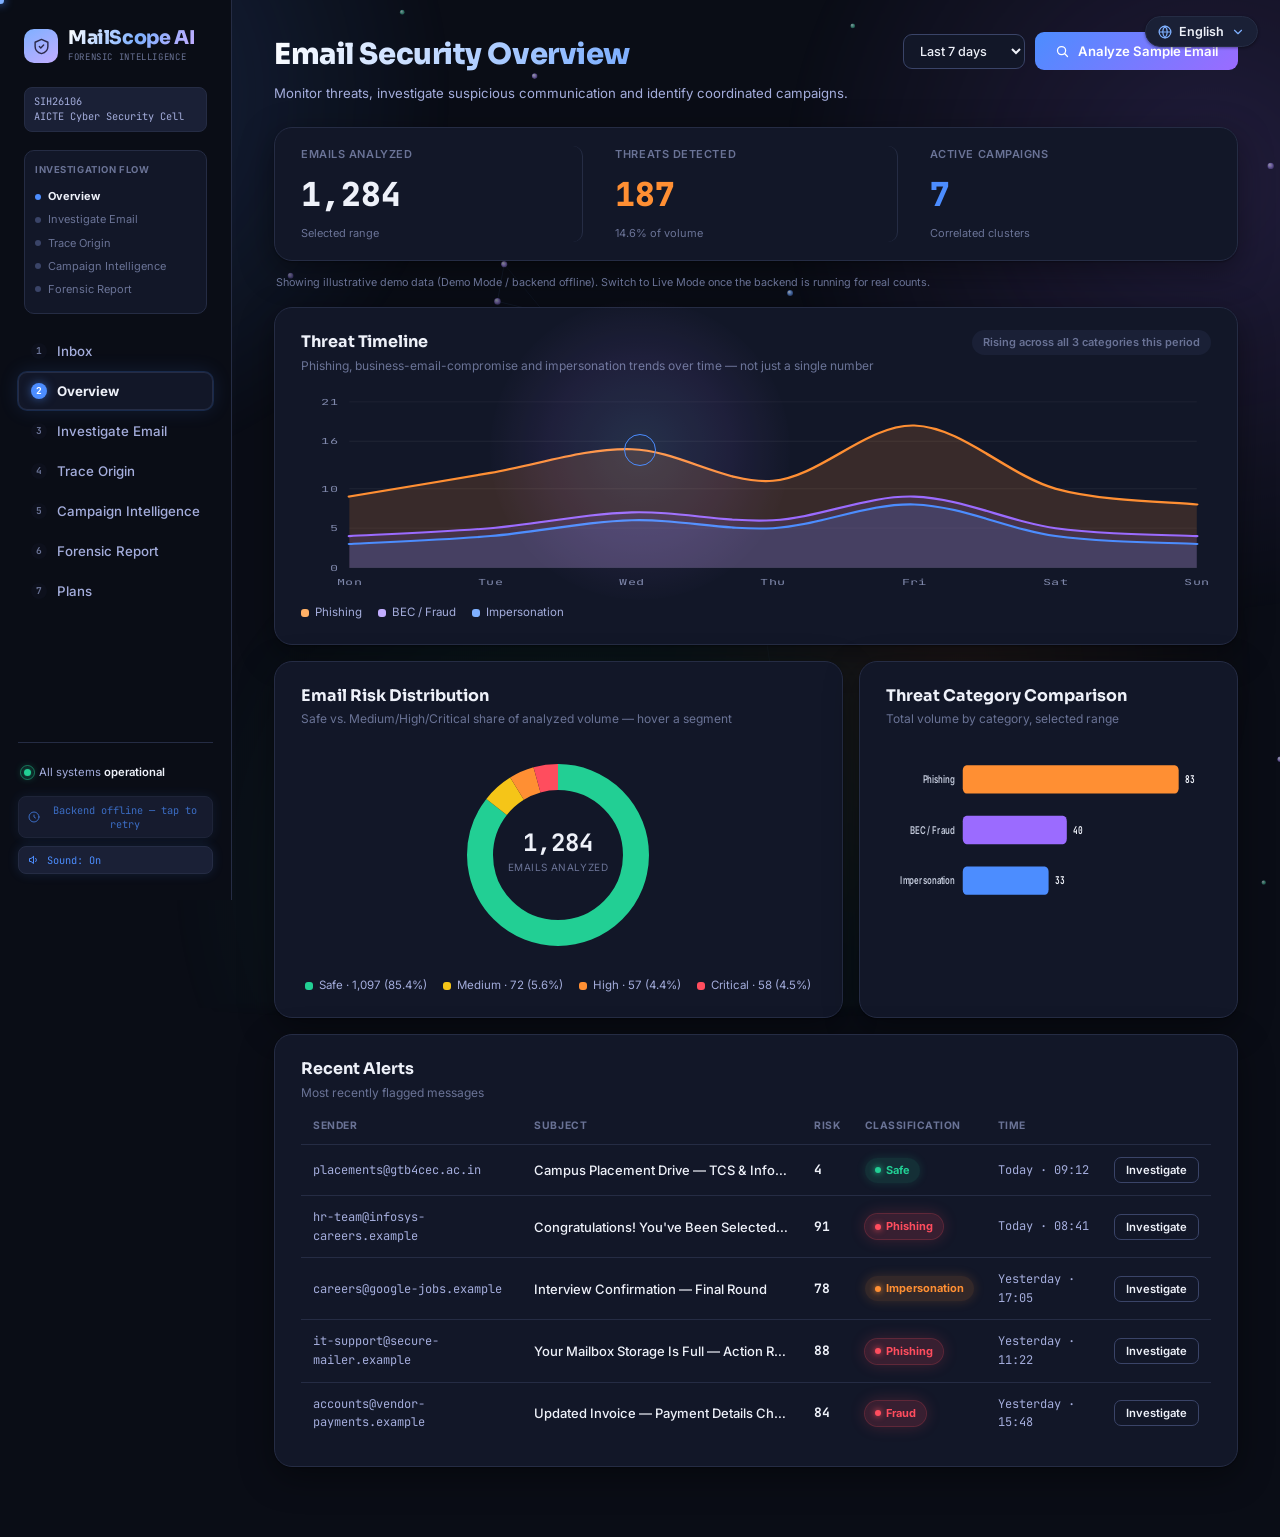
==== frontend/mailscope-ai-v5.html @ 6d7cd5f8 "Create mailscope-ai-v5.html" ====
<!DOCTYPE html>
<html lang="en">
<head>
<meta charset="UTF-8">
<meta name="viewport" content="width=device-width, initial-scale=1.0">
<title>MailScope AI — Email Threat Detection &amp; Forensic Intelligence</title>
<link rel="preconnect" href="https://fonts.googleapis.com">
<link rel="preconnect" href="https://fonts.gstatic.com" crossorigin>
<link href="https://fonts.googleapis.com/css2?family=Inter:wght@400;500;600;700;800&family=Sora:wght@500;600;700;800&family=JetBrains+Mono:wght@400;500;600;700&display=swap" rel="stylesheet">
<style>
:root{
  --bg:#0a0d16; --surface:#121728; --surface-soft:#1a2036; --surface-sunken:#0d101c;
  --border:#252c44; --border-strong:#3a4468;
  --text:#eef1f9; --text-secondary:#a4addc; --text-tertiary:#6a7396;

  --blue:#7fb0ff; --blue-deep:#4c8dff; --blue-bg:rgba(76,141,255,0.14);
  --lavender:#c2adff; --lavender-deep:#9b6bff; --lavender-bg:rgba(155,107,255,0.14);
  --mint:#5fe8b8; --mint-deep:#22cf94; --mint-bg:rgba(34,207,148,0.13);
  --peach:#ffb066; --peach-deep:#ff8f33; --peach-bg:rgba(255,143,51,0.14);
  --yellow:#ffe066; --yellow-deep:#f5c518; --yellow-bg:rgba(245,197,24,0.14);
  --terracotta:#ff7a7a; --terracotta-deep:#ff4d5e; --terracotta-bg:rgba(255,77,94,0.16);

  --radius-sm:9px; --radius-md:14px; --radius-lg:18px;
  --shadow:0 1px 2px rgba(0,0,0,0.35), 0 10px 34px rgba(0,0,0,0.4);
  --shadow-sm:0 1px 3px rgba(0,0,0,0.4);
  --font-display:'Sora',sans-serif;
}
*{box-sizing:border-box;}
html,body{margin:0;padding:0;}
body{background:var(--bg);color:var(--text);font-family:'Inter',-apple-system,sans-serif;font-size:14px;line-height:1.55;-webkit-font-smoothing:antialiased;}
h1,h2,h3,h4{margin:0;letter-spacing:-0.012em;}
.mono{font-family:'JetBrains Mono',monospace;}
button{font-family:inherit;cursor:pointer;}
a{color:inherit;}
::selection{background:var(--blue-bg);}
@media (prefers-reduced-motion: reduce){*{animation-duration:.001ms !important;transition-duration:.001ms !important;}}

.app{display:flex;min-height:100vh;}
.sidebar{width:232px;flex-shrink:0;background:var(--bg);border-right:1px solid var(--border);display:flex;flex-direction:column;padding:26px 18px;position:sticky;top:0;height:100vh;}
.brand{display:flex;align-items:center;gap:10px;padding:2px 6px 22px;}
.brand-mark{width:34px;height:34px;border-radius:10px;background:linear-gradient(150deg,var(--blue),var(--lavender));display:flex;align-items:center;justify-content:center;flex-shrink:0;}
.brand-mark svg{width:17px;height:17px;stroke:#2c2a4a;}
.brand-name{font-size:16px;font-weight:800;line-height:1.1;letter-spacing:-0.02em;}
.brand-tag{font-family:'JetBrains Mono',monospace;font-size:9px;letter-spacing:0.07em;color:var(--text-tertiary);text-transform:uppercase;margin-top:2px;}
.sih-badge{margin:0 6px 18px;font-size:10.3px;font-family:'JetBrains Mono',monospace;color:var(--text-secondary);background:var(--surface-soft);border:1px solid var(--border);padding:6px 9px;border-radius:8px;line-height:1.5;}

.flow-strip{margin:0 6px 18px;padding:12px 10px;background:var(--surface);border:1px solid var(--border);border-radius:10px;}
.flow-strip .fs-title{font-size:9.5px;text-transform:uppercase;letter-spacing:.06em;color:var(--text-tertiary);font-weight:700;margin-bottom:8px;}
.flow-step{display:flex;align-items:center;gap:7px;font-size:11px;color:var(--text-tertiary);padding:3px 0;}
.flow-step .fs-dot{width:6px;height:6px;border-radius:50%;background:var(--border-strong);flex-shrink:0;}
.flow-step.done{color:var(--text-secondary);}
.flow-step.done .fs-dot{background:var(--mint-deep);}
.flow-step.current{color:var(--text);font-weight:700;}
.flow-step.current .fs-dot{background:var(--blue-deep);}

.nav{display:flex;flex-direction:column;gap:2px;}
.nav-item{display:flex;align-items:center;gap:10px;padding:10px 12px;border-radius:var(--radius-sm);border:1px solid transparent;background:transparent;color:var(--text-secondary);font-size:13.3px;font-weight:500;text-align:left;width:100%;transition:background .12s,color .12s;}
.nav-item svg{width:16px;height:16px;flex-shrink:0;opacity:.7;}
.nav-item:hover{background:var(--surface-soft);color:var(--text);}
.nav-item.active{background:var(--surface);color:var(--text);border-color:var(--border);box-shadow:var(--shadow-sm);font-weight:700;}
.nav-item.active svg{opacity:1;}
.nav-num{width:16px;height:16px;border-radius:50%;background:var(--surface-sunken);color:var(--text-tertiary);font-size:9.5px;font-weight:700;display:flex;align-items:center;justify-content:center;flex-shrink:0;font-family:'JetBrains Mono',monospace;}
.nav-item.active .nav-num{background:var(--blue-deep);color:#fff;}

.sidebar-footer{margin-top:auto;padding-top:16px;border-top:1px solid var(--border);}
.status-row{display:flex;align-items:center;gap:8px;padding:5px 6px;}
.status-dot{width:7px;height:7px;border-radius:50%;background:var(--mint-deep);position:relative;flex-shrink:0;}
.status-dot::after{content:'';position:absolute;inset:-4px;border-radius:50%;border:1px solid var(--mint-deep);opacity:.5;animation:pulse 2.4s ease-out infinite;}
@keyframes pulse{0%{transform:scale(.6);opacity:.6;}100%{transform:scale(1.7);opacity:0;}}
.status-text{font-size:11.3px;color:var(--text-secondary);}
.status-text strong{color:var(--text);font-weight:600;}
.demo-pill{display:flex;align-items:center;gap:7px;margin-top:10px;font-size:10.3px;font-family:'JetBrains Mono',monospace;color:var(--blue-deep);background:var(--blue-bg);border:1px solid var(--border);padding:6px 9px;border-radius:8px;}
.demo-pill svg{width:12px;height:12px;flex-shrink:0;}

.main{flex:1;min-width:0;padding:32px 42px 70px;max-width:1360px;}
.topbar{display:flex;align-items:flex-start;justify-content:space-between;gap:20px;margin-bottom:24px;flex-wrap:wrap;}
.topbar h1{font-size:21px;font-weight:800;}
.topbar p{margin:6px 0 0;color:var(--text-secondary);font-size:13.2px;max-width:600px;}
.crumb{font-size:11px;color:var(--text-tertiary);text-transform:uppercase;letter-spacing:.06em;font-weight:700;margin-bottom:6px;}
.crumb a{text-decoration:underline;cursor:pointer;}
.topbar-controls{display:flex;gap:10px;align-items:center;flex-wrap:wrap;}

.card{background:var(--surface);border:1px solid var(--border);border-radius:var(--radius-lg);box-shadow:var(--shadow);}
.section-title{font-size:14.5px;font-weight:700;}
.section-sub{font-size:12px;color:var(--text-tertiary);margin-top:2px;}

/* slim stat strip instead of heavy KPI cards */
.stat-strip{display:flex;background:var(--surface);border:1px solid var(--border);border-radius:var(--radius-lg);box-shadow:var(--shadow);padding:18px 26px;margin-bottom:20px;flex-wrap:wrap;gap:10px;}
.stat-item{flex:1;min-width:150px;padding:0 22px;border-right:1px solid var(--border);}
.stat-item:last-child{border-right:none;}
.stat-item:first-child{padding-left:0;}
.stat-label{font-size:11px;text-transform:uppercase;letter-spacing:.05em;color:var(--text-tertiary);font-weight:600;}
.stat-value{font-size:24px;font-weight:800;margin-top:6px;font-family:'JetBrains Mono',monospace;}
.stat-sub{font-size:11px;color:var(--text-tertiary);margin-top:4px;}

.select-input{font-family:inherit;font-size:12.6px;padding:8px 12px;border-radius:var(--radius-sm);border:1px solid var(--border-strong);background:var(--surface);color:var(--text);font-weight:500;}

.row-2col{display:grid;grid-template-columns:1.5fr 1fr;gap:16px;margin-bottom:16px;align-items:stretch;}
.section-card{padding:22px 26px;}
.section-head{display:flex;align-items:flex-start;justify-content:space-between;margin-bottom:16px;gap:10px;}
.legend-row{display:flex;gap:16px;flex-wrap:wrap;margin-top:12px;}
.legend-item{display:flex;align-items:center;gap:6px;font-size:11.5px;color:var(--text-secondary);}
.legend-dot{width:8px;height:8px;border-radius:3px;}
.chip-insight{font-size:11px;color:var(--text-tertiary);background:var(--surface-soft);border-radius:100px;padding:4px 11px;font-weight:600;}

/* table */
.table-wrap{overflow-x:auto;}
table{width:100%;border-collapse:collapse;font-size:13px;}
thead th{text-align:left;font-size:10.3px;text-transform:uppercase;letter-spacing:.05em;color:var(--text-tertiary);font-weight:700;padding:0 12px 10px;border-bottom:1px solid var(--border);white-space:nowrap;}
tbody td{padding:12px;border-bottom:1px solid var(--border);vertical-align:middle;}
tbody tr:last-child td{border-bottom:none;}
tbody tr.clickable{cursor:pointer;}
tbody tr.clickable:hover{background:var(--surface-soft);}
td.mono-cell{font-family:'JetBrains Mono',monospace;font-size:12px;color:var(--text-secondary);}
td.subject-cell{max-width:280px;overflow:hidden;text-overflow:ellipsis;white-space:nowrap;font-weight:500;}
td.score-cell{font-family:'JetBrains Mono',monospace;font-weight:700;}

.badge{display:inline-flex;align-items:center;gap:5px;padding:4px 10px;border-radius:100px;font-size:11px;font-weight:700;white-space:nowrap;}
.badge::before{content:'';width:6px;height:6px;border-radius:50%;flex-shrink:0;}
.b-safe{background:var(--mint-bg);color:var(--mint-deep);} .b-safe::before{background:var(--mint-deep);}
.b-medium{background:var(--yellow-bg);color:var(--yellow-deep);} .b-medium::before{background:var(--yellow-deep);}
.b-high{background:var(--peach-bg);color:var(--peach-deep);} .b-high::before{background:var(--peach-deep);}
.b-critical{background:var(--terracotta-bg);color:var(--terracotta-deep);} .b-critical::before{background:var(--terracotta-deep);}
.b-neutral{background:var(--surface-soft);color:var(--text-secondary);}.b-neutral::before{background:var(--text-tertiary);}

.btn-primary{background:var(--blue-deep);color:#fff;border:none;padding:11px 20px;border-radius:var(--radius-sm);font-size:13.2px;font-weight:600;display:inline-flex;align-items:center;gap:8px;transition:background .12s,transform .08s;}
.btn-primary:hover{background:#4d7290;}
.btn-primary:active{transform:scale(.98);}
.btn-primary:disabled{opacity:.5;cursor:default;}
.btn-primary svg{width:15px;height:15px;}
.btn-ghost{background:transparent;border:1px solid var(--border-strong);color:var(--text);padding:9px 16px;border-radius:var(--radius-sm);font-size:12.6px;font-weight:600;transition:background .12s,border-color .12s;}
.btn-ghost:hover{background:var(--surface-soft);border-color:var(--text-tertiary);}
.btn-ghost svg{width:14px;height:14px;}
.btn-sm{padding:5px 11px;font-size:11.3px;border-radius:7px;}

/* Investigate page */
.dropzone{border:1.5px dashed var(--border-strong);border-radius:var(--radius-md);padding:34px 20px;text-align:center;background:var(--surface-soft);cursor:pointer;transition:border-color .15s,background .15s;}
.dropzone.dragover{border-color:var(--blue-deep);background:var(--blue-bg);}
.dropzone svg{width:24px;height:24px;color:var(--text-tertiary);margin-bottom:10px;}
.dropzone-title{font-size:13.6px;font-weight:700;}
.dropzone-sub{font-size:11.8px;color:var(--text-tertiary);margin-top:4px;}
.dropzone input[type=file]{display:none;}
.divider-or{display:flex;align-items:center;gap:12px;margin:18px 0;color:var(--text-tertiary);font-size:11px;font-weight:600;text-transform:uppercase;letter-spacing:.05em;}
.divider-or::before,.divider-or::after{content:'';flex:1;height:1px;background:var(--border);}
.sample-btn-row{display:flex;gap:10px;flex-wrap:wrap;}
.scenario-row{display:flex;align-items:center;gap:12px;margin-top:16px;padding-top:16px;border-top:1px solid var(--border);flex-wrap:wrap;}
.paste-block{margin-top:18px;}
.paste-label{display:block;font-size:12.6px;font-weight:700;color:var(--text);margin-bottom:8px;}
.paste-textarea{width:100%;min-height:150px;resize:vertical;font-family:inherit;font-size:12.8px;line-height:1.55;padding:12px 14px;border-radius:var(--radius-sm);border:1px solid var(--border-strong);background:var(--surface);color:var(--text);transition:border-color .15s ease, box-shadow .2s ease;}
.paste-textarea:focus{outline:none;border-color:var(--blue-deep);box-shadow:0 0 0 3px var(--blue-bg);}
.paste-textarea::placeholder{color:var(--text-tertiary);}
.paste-helper{display:flex;align-items:flex-start;gap:7px;font-size:11.3px;color:var(--text-tertiary);margin-top:9px;line-height:1.5;}
.paste-helper svg{width:13px;height:13px;flex-shrink:0;margin-top:1.5px;color:var(--text-tertiary);}
.paste-actions{margin-top:14px;display:flex;align-items:center;gap:12px;flex-wrap:wrap;}
.demo-divider{margin-top:20px;padding-top:16px;border-top:1px solid var(--border);font-size:10.8px;font-weight:700;letter-spacing:.05em;text-transform:uppercase;color:var(--text-tertiary);margin-bottom:10px;}
.file-chip{display:flex;align-items:center;gap:10px;margin-top:14px;padding:10px 14px;background:var(--surface-soft);border:1px solid var(--border);border-radius:var(--radius-sm);}
.file-chip svg{width:16px;height:16px;color:var(--blue-deep);flex-shrink:0;}
.file-chip-name{font-size:12.3px;font-weight:600;flex:1;}

.pipeline{padding:24px 28px;}
.pipeline-step{display:flex;align-items:center;gap:12px;padding:9px 0;opacity:.35;transition:opacity .25s;}
.pipeline-step.active,.pipeline-step.done{opacity:1;}
.step-dot{width:22px;height:22px;border-radius:50%;border:1.5px solid var(--border-strong);display:flex;align-items:center;justify-content:center;flex-shrink:0;background:var(--surface);}
.pipeline-step.done .step-dot{background:var(--mint-deep);border-color:var(--mint-deep);}
.pipeline-step.done .step-dot svg{width:12px;height:12px;stroke:#fff;}
.pipeline-step.active .step-dot{border-color:var(--blue-deep);}
.step-label{font-size:13.3px;font-weight:500;color:var(--text-secondary);}
.pipeline-step.done .step-label,.pipeline-step.active .step-label{color:var(--text);font-weight:600;}

/* Investigation layout: preview left / score right */
.invest-grid{display:grid;grid-template-columns:1.15fr 0.85fr;gap:16px;margin-top:20px;margin-bottom:16px;align-items:start;}
.email-preview{padding:0;overflow:hidden;}
.email-preview-head{padding:20px 22px;border-bottom:1px solid var(--border);display:flex;gap:12px;align-items:flex-start;}
.avatar{width:38px;height:38px;border-radius:50%;background:var(--lavender-bg);color:var(--lavender-deep);display:flex;align-items:center;justify-content:center;font-weight:700;font-size:14px;flex-shrink:0;}
.email-preview-meta{flex:1;min-width:0;}
.email-preview-subject{font-size:14.5px;font-weight:700;line-height:1.35;}
.email-preview-sender{font-size:12.3px;color:var(--text-secondary);margin-top:3px;}
.email-preview-time{font-size:11px;color:var(--text-tertiary);margin-top:2px;font-family:'JetBrains Mono',monospace;}
.email-preview-body{padding:20px 22px;font-size:13.2px;line-height:1.75;white-space:pre-wrap;color:var(--text);}
.email-preview-body mark{background:var(--peach-bg);color:var(--terracotta-deep);padding:0 2px;border-radius:3px;font-weight:600;}

.score-card{padding:26px;display:flex;flex-direction:column;align-items:center;text-align:center;}
.score-eyebrow{font-size:10.3px;text-transform:uppercase;letter-spacing:.08em;color:var(--text-tertiary);font-weight:700;}
.score-value{font-family:'JetBrains Mono',monospace;font-size:44px;font-weight:700;line-height:1;margin-top:8px;}
.score-value span{font-size:17px;color:var(--text-tertiary);font-weight:500;}
.score-bar{width:100%;height:8px;background:var(--surface-sunken);border-radius:100px;margin-top:14px;overflow:hidden;}
.score-bar-fill{height:100%;border-radius:100px;transition:width .6s ease;}
.score-band-label{margin-top:12px;padding:6px 16px;font-size:12.3px;}
.score-meta{display:flex;gap:20px;margin-top:16px;}
.score-meta div{text-align:center;}
.score-meta .k{font-size:9.5px;text-transform:uppercase;color:var(--text-tertiary);letter-spacing:.05em;font-weight:600;}
.score-meta .v{font-size:13.5px;font-weight:700;margin-top:3px;}

/* Risk explanation table */
.risk-explain-card{padding:24px 26px;margin-bottom:16px;}
.risk-explain-head{display:flex;justify-content:space-between;align-items:baseline;flex-wrap:wrap;gap:8px;}
.risk-explain-head h3{font-size:16px;font-weight:800;}
.risk-explain-why{font-size:12px;color:var(--text-tertiary);font-weight:700;text-transform:uppercase;letter-spacing:.05em;margin-top:14px;margin-bottom:8px;}
.signal-table td{padding:11px 12px;}
.signal-table .sig-name{font-weight:500;}
.signal-bar-track{width:100%;height:5px;background:var(--surface-sunken);border-radius:100px;margin-top:6px;overflow:hidden;}
.signal-bar-fill{height:100%;border-radius:100px;background:var(--blue-deep);}
.contribution-val{font-family:'JetBrains Mono',monospace;font-weight:700;text-align:right;}
.factor-total-row td{border-top:1.5px solid var(--border-strong);font-weight:800;padding-top:14px;}
.prototype-note{font-size:11px;color:var(--text-tertiary);margin-top:12px;font-style:italic;}

/* collapsible sections */
.collapsible-head{display:flex;align-items:center;justify-content:space-between;cursor:pointer;user-select:none;}
.collapsible-chevron{width:16px;height:16px;color:var(--text-tertiary);transition:transform .18s;flex-shrink:0;}
.collapsible.collapsed .collapsible-chevron{transform:rotate(-90deg);}
.collapsible-body{margin-top:14px;}
.collapsible.collapsed .collapsible-body{display:none;}

.meta-row{display:flex;padding:9px 0;border-bottom:1px solid var(--border);font-size:12.7px;gap:16px;}
.meta-row:last-child{border-bottom:none;}
.meta-key{width:130px;flex-shrink:0;color:var(--text-tertiary);text-transform:uppercase;font-size:10px;letter-spacing:.05em;font-weight:700;padding-top:2px;}
.meta-val{font-family:'JetBrains Mono',monospace;color:var(--text);word-break:break-word;}

.auth-chips{display:flex;gap:8px;margin-top:8px;flex-wrap:wrap;}
.auth-chip{display:flex;align-items:center;gap:6px;padding:8px 13px;border-radius:var(--radius-sm);font-size:11.8px;font-weight:700;cursor:help;}
.auth-chip svg{width:13px;height:13px;}
.auth-pass{color:var(--mint-deep);background:var(--mint-bg);}
.auth-fail{color:var(--terracotta-deep);background:var(--terracotta-bg);}
.auth-explain{font-size:11.5px;color:var(--text-tertiary);margin-top:10px;line-height:1.5;}

.disclaimer{display:flex;gap:10px;margin-top:14px;padding:12px 14px;background:var(--yellow-bg);border-radius:var(--radius-sm);font-size:11.6px;color:#5f4c14;line-height:1.5;}
.disclaimer svg{width:15px;height:15px;flex-shrink:0;margin-top:1px;color:var(--yellow-deep);}
.url-reason-list{list-style:none;padding:0;margin:4px 0 0;font-size:11.6px;color:var(--text-secondary);}
.url-reason-list li{padding:1px 0;}

/* Journey / flow visualization */
.journey-strip{display:flex;align-items:flex-start;gap:0;overflow-x:auto;padding:24px 6px 8px;}
.journey-node{display:flex;flex-direction:column;align-items:center;flex-shrink:0;width:150px;text-align:center;cursor:pointer;}
.journey-icon{width:52px;height:52px;border-radius:16px;display:flex;align-items:center;justify-content:center;box-shadow:var(--shadow-sm);transition:transform .12s;}
.journey-node:hover .journey-icon{transform:translateY(-2px);}
.journey-icon svg{width:22px;height:22px;}
.journey-name{font-size:12.6px;font-weight:700;margin-top:10px;}
.journey-sub{font-size:11px;color:var(--text-tertiary);margin-top:2px;font-family:'JetBrains Mono',monospace;}
.journey-arrow{flex:1;min-width:26px;height:2px;background:repeating-linear-gradient(90deg,var(--border-strong) 0 6px,transparent 6px 12px);position:relative;top:26px;}

/* relationship graph + campaign clusters */
.graph-wrap{display:grid;grid-template-columns:1fr 300px;gap:16px;}
.graph-svg-holder{padding:10px;min-height:360px;}
.node-panel{padding:22px;}
.graph-node{cursor:pointer;}
.graph-node.selected circle{stroke:var(--blue-deep);stroke-width:3;}
.graph-label{font-size:11px;font-weight:600;fill:var(--text);font-family:'Inter',sans-serif;}

/* geo intel */
.geo-grid{display:grid;grid-template-columns:1.3fr 1fr;gap:16px;}
.map-holder{padding:16px;position:relative;}
.map-pin{cursor:pointer;}
.map-pin-pulse{animation:mappulse 2.2s ease-out infinite;}
@keyframes mappulse{0%{r:5;opacity:.55;}100%{r:16;opacity:0;}}
.geo-detail-row{display:flex;justify-content:space-between;padding:9px 0;border-bottom:1px solid var(--border);font-size:12.6px;}
.geo-detail-row:last-child{border-bottom:none;}
.geo-detail-row .k{color:var(--text-tertiary);font-weight:600;}
.geo-detail-row .v{font-weight:600;text-align:right;}

/* ---------------- INVESTIGATION MAP (Trace Origin redesign) ---------------- */
.origin-map-grid{display:grid;grid-template-columns:1.7fr 1fr;gap:16px;align-items:start;}
.map-card{position:relative;padding:0;overflow:hidden;}
.map-card-head{display:flex;align-items:center;justify-content:space-between;padding:14px 18px;border-bottom:1px solid var(--border);}
.map-card-title{display:flex;align-items:center;gap:8px;font-size:12.5px;font-weight:700;letter-spacing:.03em;text-transform:uppercase;color:var(--text-secondary);}
.map-card-title svg{width:15px;height:15px;color:var(--blue-deep);}
.map-fullscreen-btn{display:flex;align-items:center;gap:6px;font-size:11.5px;font-weight:600;color:var(--text-secondary);background:var(--surface-soft);border:1px solid var(--border);border-radius:999px;padding:6px 12px;cursor:pointer;transition:border-color .15s ease,color .15s ease;}
.map-fullscreen-btn:hover{border-color:var(--border-strong);color:var(--text);}
.map-fullscreen-btn svg{width:13px;height:13px;}
.map-canvas-wrap{position:relative;background:radial-gradient(ellipse at 30% 20%, rgba(76,141,255,0.08), transparent 60%), var(--surface-sunken, #0a0e1a);min-height:420px;}
.map-canvas-wrap svg{display:block;width:100%;height:auto;}
:fullscreen .map-card{border-radius:0;height:100vh;display:flex;flex-direction:column;}
:fullscreen .map-canvas-wrap{flex:1;min-height:0;}
:fullscreen .map-canvas-wrap svg{height:100%;}
.map-legend-badge{position:absolute;bottom:14px;left:14px;display:flex;align-items:center;gap:8px;background:rgba(10,14,26,0.82);border:1px solid var(--border);border-radius:var(--radius-sm);padding:8px 12px;font-size:10.8px;color:var(--text-tertiary);}
.map-scale-badge{position:absolute;bottom:14px;left:14px;}
.evidence-panel-card{padding:16px 18px;margin-bottom:14px;}
.evidence-panel-title{display:flex;align-items:center;gap:8px;font-size:12.8px;font-weight:700;color:var(--text);margin-bottom:12px;}
.evidence-panel-title svg{width:15px;height:15px;color:var(--blue-deep);}
.evidence-row{display:flex;align-items:center;justify-content:space-between;padding:8px 0;border-bottom:1px solid var(--border);font-size:12px;gap:10px;}
.evidence-row:last-child{border-bottom:none;}
.evidence-row .k{display:flex;align-items:center;gap:6px;color:var(--text-tertiary);font-weight:600;}
.evidence-row .k svg{width:13px;height:13px;flex-shrink:0;}
.evidence-row .v{font-weight:700;text-align:right;color:var(--text);}
.evidence-row .v.mono{font-family:'JetBrains Mono',monospace;}
.confidence-dot{display:inline-block;width:7px;height:7px;border-radius:50%;margin-right:5px;}
.infer-list{list-style:none;display:flex;flex-direction:column;gap:9px;}
.infer-list li{display:flex;align-items:center;gap:8px;font-size:12.3px;color:var(--text-secondary);}
.infer-list svg{width:14px;height:14px;color:var(--mint-deep);flex-shrink:0;}
.attribution-warn{border:1px solid var(--terracotta-deep);background:rgba(224,90,63,0.08);border-radius:var(--radius-sm);padding:12px 14px;display:flex;gap:10px;}
.attribution-warn svg{width:16px;height:16px;color:var(--terracotta-deep);flex-shrink:0;margin-top:1px;}
.attribution-warn .t{font-size:11.8px;font-weight:700;color:var(--terracotta-deep);margin-bottom:3px;}
.attribution-warn .d{font-size:11.3px;color:var(--text-secondary);line-height:1.5;}
.trace-banner{position:absolute;bottom:14px;left:50%;transform:translateX(-50%);display:flex;align-items:center;gap:10px;background:rgba(10,14,26,0.88);border:1px solid var(--terracotta-deep);border-radius:var(--radius-sm);padding:10px 16px;max-width:calc(100% - 220px);}
.trace-banner svg{width:16px;height:16px;color:var(--terracotta-deep);flex-shrink:0;}
.trace-banner .t{font-size:11.5px;font-weight:700;color:var(--text);}
.trace-banner .d{font-size:10.8px;color:var(--text-tertiary);}
.timeline-strip-wrap{display:grid;grid-template-columns:1fr 260px;gap:16px;margin-top:16px;}
.forensic-timeline{display:flex;align-items:stretch;gap:0;overflow-x:auto;padding:4px 2px;}
.ft-step{display:flex;align-items:flex-start;gap:10px;min-width:190px;padding:12px 14px;cursor:pointer;border-radius:var(--radius-sm);transition:background .15s ease;}
.ft-step:hover{background:var(--surface-soft);}
.tl-source-badge{display:inline-block;font-size:9px;font-weight:700;letter-spacing:.04em;text-transform:uppercase;padding:2px 7px;border-radius:999px;margin-top:4px;}
.tl-source-email_header{background:var(--blue-bg);color:var(--blue-deep);}
.tl-source-analysis{background:var(--lavender-bg, rgba(155,107,255,0.12));color:var(--lavender-deep, #9b6bff);}
.tl-source-enrichment{background:var(--mint-bg);color:var(--mint-deep);}
.tl-reliability-dot{display:inline-block;width:6px;height:6px;border-radius:50%;margin-right:4px;}
.ft-icon{width:34px;height:34px;border-radius:50%;display:flex;align-items:center;justify-content:center;background:var(--blue-bg);color:var(--blue-deep);flex-shrink:0;}
.ft-icon svg{width:16px;height:16px;}
.ft-title{font-size:12px;font-weight:700;color:var(--text);}
.ft-detail{font-size:10.8px;color:var(--text-tertiary);line-height:1.5;margin-top:2px;}
.ft-time{font-size:10px;color:var(--blue-deep);font-weight:600;margin-top:3px;}
.ft-arrow{align-self:center;color:var(--text-tertiary);flex-shrink:0;padding:0 2px;}
.status-mini-card{padding:16px 18px;}
.status-mini-row{display:flex;justify-content:space-between;align-items:center;padding:8px 0;border-bottom:1px solid var(--border);font-size:12px;}
.status-mini-row:last-child{border-bottom:none;}
.status-mini-row .k{color:var(--text-tertiary);}
.status-mini-row .v{font-weight:700;}
@media (max-width:900px){
  .origin-map-grid{grid-template-columns:1fr;}
  .timeline-strip-wrap{grid-template-columns:1fr;}
}

/* ---------------- INBOX + INSTANT FORENSIC SNAPSHOT ---------------- */
.inbox-toolbar{display:flex;align-items:center;gap:10px;margin-bottom:14px;}
.inbox-search{flex:1;font-family:inherit;font-size:12.8px;padding:9px 14px;border-radius:999px;border:1px solid var(--border-strong);background:var(--surface);color:var(--text);}
.inbox-tabs{display:flex;gap:6px;margin-bottom:10px;}
.inbox-tab{font-size:11.5px;font-weight:700;padding:6px 14px;border-radius:999px;background:var(--surface-soft);border:1px solid var(--border);color:var(--text-tertiary);}
.inbox-tab.active{background:var(--blue-bg);color:var(--blue-deep);border-color:var(--blue-deep);}
.inbox-list{display:flex;flex-direction:column;}
.inbox-row{display:flex;align-items:center;gap:12px;padding:14px 16px;border-bottom:1px solid var(--border);cursor:pointer;position:relative;transition:background .12s ease;}
.inbox-row:last-child{border-bottom:none;}
.inbox-row:hover, .inbox-row:focus-visible{background:var(--surface-soft);}
.inbox-row:focus-visible{outline:2px solid var(--blue-deep);outline-offset:-2px;}
.inbox-dot{width:8px;height:8px;border-radius:50%;background:var(--blue-deep);flex-shrink:0;}
.inbox-avatar{width:36px;height:36px;border-radius:50%;background:var(--lavender-bg);color:var(--lavender-deep);display:flex;align-items:center;justify-content:center;font-weight:700;font-size:13px;flex-shrink:0;}
.inbox-body{flex:1;min-width:0;}
.inbox-sender{font-size:13px;font-weight:700;color:var(--text);}
.inbox-subject{font-size:12.4px;color:var(--text-secondary);white-space:nowrap;overflow:hidden;text-overflow:ellipsis;}
.inbox-time{font-size:11px;color:var(--text-tertiary);flex-shrink:0;}
.inbox-shield-btn{width:26px;height:26px;border-radius:50%;display:flex;align-items:center;justify-content:center;color:var(--text-tertiary);background:transparent;border:1px solid transparent;flex-shrink:0;opacity:0;transition:opacity .12s ease,color .12s ease,border-color .12s ease;}
.inbox-row:hover .inbox-shield-btn, .inbox-row:focus-visible .inbox-shield-btn{opacity:1;}
.inbox-shield-btn:hover, .inbox-shield-btn:focus-visible{color:var(--blue-deep);border-color:var(--blue-deep);}
.inbox-shield-btn svg{width:14px;height:14px;}
.inbox-mobile-hint{display:none;font-size:10.5px;color:var(--text-tertiary);margin-left:auto;}

#snapshot-card{position:fixed;z-index:600;width:328px;max-width:calc(100vw - 24px);max-height:calc(100vh - 24px);overflow-y:auto;background:rgba(10,14,26,0.97);border:1px solid var(--border-strong);border-radius:var(--radius-md);box-shadow:0 12px 40px rgba(0,0,0,0.55),0 0 0 1px rgba(76,141,255,0.08);padding:16px 18px;opacity:0;visibility:hidden;transform:translateY(-6px) scale(0.98);transition:opacity .14s ease,transform .16s cubic-bezier(.2,.9,.3,1.2),visibility .14s;}
#snapshot-card.show{opacity:1;visibility:visible;transform:translateY(0) scale(1);}
.snap-head{display:flex;align-items:center;justify-content:space-between;margin-bottom:10px;}
.snap-title{display:flex;align-items:center;gap:7px;font-size:11px;font-weight:700;letter-spacing:.04em;text-transform:uppercase;color:var(--text-tertiary);}
.snap-title svg{width:14px;height:14px;color:var(--blue-deep);}
.snap-close{width:20px;height:20px;color:var(--text-tertiary);cursor:pointer;}
.snap-risk-row{display:flex;align-items:baseline;justify-content:space-between;margin-bottom:4px;}
.snap-risk-band{font-size:13px;font-weight:800;display:flex;align-items:center;gap:6px;}
.snap-risk-score{font-family:'JetBrains Mono',monospace;font-weight:800;font-size:15px;}
.snap-classification{font-size:12.5px;color:var(--text-secondary);margin-bottom:10px;}
.snap-section{margin-top:10px;padding-top:10px;border-top:1px solid var(--border);}
.snap-section-title{font-size:10px;font-weight:700;letter-spacing:.04em;text-transform:uppercase;color:var(--text-tertiary);margin-bottom:6px;}
.snap-evidence-item{font-size:11.8px;color:var(--text-secondary);line-height:1.5;padding-left:12px;position:relative;margin-bottom:3px;}
.snap-evidence-item::before{content:'•';position:absolute;left:0;color:var(--blue-deep);}
.snap-auth-row{display:flex;justify-content:space-between;font-size:11.8px;padding:3px 0;}
.snap-auth-row .v{font-weight:700;font-family:'JetBrains Mono',monospace;}
.snap-line{font-size:11.8px;color:var(--text-secondary);margin-bottom:3px;}
.snap-disclaimer{font-size:10px;color:var(--text-tertiary);line-height:1.45;margin-top:8px;}
.snap-cta{width:100%;margin-top:12px;font-size:12.3px;padding:9px 12px;}
.snap-privacy{font-size:9.8px;color:var(--text-tertiary);margin-top:10px;text-align:center;}
.snap-empty{text-align:center;padding:8px 0;}
.snap-empty .t{font-size:12.5px;font-weight:700;color:var(--text);margin-bottom:4px;}
.snap-empty .d{font-size:11.3px;color:var(--text-tertiary);margin-bottom:12px;}
.snap-loading{display:flex;align-items:center;gap:8px;font-size:12px;color:var(--text-secondary);padding:10px 0;}
.snap-spinner{width:14px;height:14px;border-radius:50%;border:2px solid var(--border-strong);border-top-color:var(--blue-deep);animation:snapspin .7s linear infinite;}
@keyframes snapspin{to{transform:rotate(360deg);}}
@media (max-width:720px){
  #snapshot-card{position:fixed;left:12px;right:12px;top:auto;bottom:12px;width:auto;max-width:none;}
  .inbox-mobile-hint{display:inline;}
}
.confidence-ring{width:74px;height:74px;margin:0 auto 10px;}

/* campaign clustering */
.cluster-holder{padding:16px;}
.campaign-grid{display:grid;grid-template-columns:repeat(auto-fill,minmax(270px,1fr));gap:16px;margin-top:16px;}
.campaign-card{padding:20px 22px;cursor:pointer;transition:border-color .12s;}
.campaign-card:hover{border-color:var(--border-strong);}
.campaign-id{font-family:'JetBrains Mono',monospace;font-size:11px;color:var(--text-tertiary);}
.campaign-name{font-size:14.3px;font-weight:700;margin-top:4px;line-height:1.35;}
.campaign-stats{display:flex;gap:16px;margin-top:14px;flex-wrap:wrap;}
.campaign-stats .k{font-size:9.8px;text-transform:uppercase;color:var(--text-tertiary);letter-spacing:.05em;font-weight:600;}
.campaign-stats .v{font-size:15px;font-weight:700;margin-top:2px;}

/* drawers */
.drawer-overlay{position:fixed;inset:0;background:rgba(35,32,25,.32);display:none;align-items:center;justify-content:center;z-index:80;padding:20px;}
.drawer-overlay.show{display:flex;}
.drawer{background:var(--surface);border-radius:var(--radius-lg);max-width:460px;width:100%;padding:26px 28px;box-shadow:0 20px 60px rgba(0,0,0,.16);max-height:85vh;overflow-y:auto;}
.drawer-head{display:flex;justify-content:space-between;align-items:flex-start;margin-bottom:4px;gap:10px;}
.drawer-close{background:none;border:none;font-size:20px;color:var(--text-tertiary);line-height:1;padding:2px;}
.drawer-tag{display:inline-block;font-size:9.8px;font-family:'JetBrains Mono',monospace;background:var(--surface-soft);border:1px solid var(--border);padding:3px 8px;border-radius:7px;color:var(--text-tertiary);margin-bottom:12px;}

/* report */
.report-preview{background:#fff;border:1px solid var(--border);border-radius:var(--radius-md);padding:34px 38px;margin-top:18px;}
.report-header{display:flex;justify-content:space-between;align-items:flex-start;border-bottom:2px solid var(--text);padding-bottom:14px;margin-bottom:18px;}
.report-title{font-size:17px;font-weight:800;}
.report-meta{font-family:'JetBrains Mono',monospace;font-size:11px;color:var(--text-tertiary);text-align:right;line-height:1.6;}
.report-section{margin-bottom:18px;}
.report-section h4{font-size:11.3px;text-transform:uppercase;letter-spacing:.05em;color:var(--text-tertiary);font-weight:700;margin-bottom:8px;border-bottom:1px solid var(--border);padding-bottom:6px;}
.report-kv{display:grid;grid-template-columns:1fr 1fr;gap:8px 24px;font-size:12.4px;}
.report-kv div span{color:var(--text-tertiary);display:block;font-size:10.3px;text-transform:uppercase;letter-spacing:.04em;margin-bottom:2px;}
.evidence-check{display:flex;flex-wrap:wrap;gap:10px;margin-top:14px;}
.evidence-chip{display:flex;align-items:center;gap:7px;font-size:12px;font-weight:500;background:var(--surface-soft);border:1px solid var(--border);padding:7px 12px;border-radius:9px;}
.evidence-chip svg{width:13px;height:13px;color:var(--mint-deep);flex-shrink:0;}

.privacy-grid{display:grid;grid-template-columns:repeat(auto-fill,minmax(220px,1fr));gap:12px;margin-top:12px;}
.privacy-item{padding:14px 16px;}
.privacy-top{display:flex;justify-content:space-between;align-items:center;}
.privacy-name{font-size:12.6px;font-weight:700;}
.toggle{width:34px;height:19px;border-radius:100px;background:var(--surface-sunken);position:relative;flex-shrink:0;}
.toggle.on{background:var(--mint-deep);}
.toggle.disabled{opacity:.5;}
.toggle::after{content:'';position:absolute;width:15px;height:15px;border-radius:50%;background:#fff;top:2px;left:2px;transition:left .15s;}
.toggle.on::after{left:17px;}
.privacy-status{font-size:10px;margin-top:8px;font-weight:600;text-transform:uppercase;letter-spacing:.04em;}
.privacy-status.impl{color:var(--mint-deep);}
.privacy-status.planned{color:var(--text-tertiary);}

.empty-hint{display:flex;align-items:center;gap:10px;color:var(--text-tertiary);font-size:12.4px;padding:24px 4px;}
.empty-hint svg{width:16px;height:16px;flex-shrink:0;}
.select-line{display:flex;align-items:center;gap:10px;flex-wrap:wrap;}

@media print{
  body *{visibility:hidden;}
  #printable, #printable *{visibility:visible;}
  #printable{position:absolute;top:0;left:0;width:100%;}
}
@media (max-width:1100px){
  .row-2col,.invest-grid,.graph-wrap,.geo-grid{grid-template-columns:1fr;}
  .stat-item{border-right:none;border-bottom:1px solid var(--border);padding-bottom:12px;}
}
@media (max-width:720px){
  .app{flex-direction:column;}
  .sidebar{width:100%;height:auto;position:relative;flex-direction:row;align-items:center;padding:14px 16px;overflow-x:auto;}
  .brand{padding:0;margin-right:10px;}
  .sih-badge,.sidebar-footer,.flow-strip{display:none;}
  .nav{flex-direction:row;}
  .main{padding:22px 16px 50px;}
}

/* =========================================================
   DARK GLOW LAYER — dynamic background, cursor, glow, motion
========================================================= */
#bg-canvas{position:fixed;inset:0;z-index:0;pointer-events:none;}
body::before{
  content:'';position:fixed;inset:-12%;z-index:0;pointer-events:none;
  background:
    radial-gradient(640px circle at 14% 18%, rgba(76,141,255,0.18), transparent 60%),
    radial-gradient(720px circle at 86% 26%, rgba(155,107,255,0.16), transparent 60%),
    radial-gradient(680px circle at 46% 88%, rgba(34,207,148,0.11), transparent 60%),
    radial-gradient(500px circle at 70% 70%, rgba(255,143,51,0.08), transparent 60%);
  filter:blur(6px);
  animation:auroraShift 24s ease-in-out infinite alternate;
}
@keyframes auroraShift{
  0%{ transform:translate3d(0,0,0) scale(1); }
  50%{ transform:translate3d(2.5%,-2%,0) scale(1.06); }
  100%{ transform:translate3d(-2%,2.5%,0) scale(1); }
}
.app{position:relative;z-index:1;}
#cursor-glow{
  position:fixed;top:0;left:0;width:300px;height:300px;margin:-150px 0 0 -150px;
  border-radius:50%;pointer-events:none;z-index:50;will-change:transform;
  background:radial-gradient(circle, rgba(127,176,255,0.16), rgba(155,107,255,0.09) 42%, transparent 72%);
  mix-blend-mode:screen;
}
@media (hover:none){ #cursor-glow{display:none;} }

/* typographic hierarchy — display font + bigger contrast between levels */
.brand-name{font-family:var(--font-display);font-size:19px;font-weight:800;background:linear-gradient(120deg,#fff,var(--blue) 55%,var(--lavender));-webkit-background-clip:text;background-clip:text;color:transparent;}
.topbar h1{font-family:var(--font-display);font-size:29px;font-weight:800;background:linear-gradient(120deg,#fff,var(--blue) 60%,var(--lavender));-webkit-background-clip:text;background-clip:text;color:transparent;letter-spacing:-0.015em;}
.section-title{font-family:var(--font-display);font-size:16px;font-weight:700;color:var(--text);}
.stat-value{font-size:33px;font-weight:800;}
.campaign-name{font-size:16px;font-family:var(--font-display);font-weight:700;}
.report-title{font-family:var(--font-display);font-size:22px;}
.risk-explain-head h3{font-family:var(--font-display);font-size:19px;}
.score-value{font-size:60px;text-shadow:0 0 26px currentColor,0 0 60px currentColor;}
.drawer .section-title{font-family:var(--font-display);}

/* glass-glow surfaces */
.card{backdrop-filter:saturate(1.1);transition:box-shadow .25s ease, border-color .25s ease, transform .2s ease;}
.card:hover{border-color:var(--border-strong);box-shadow:var(--shadow), 0 0 0 1px rgba(76,141,255,0.12), 0 0 30px rgba(76,141,255,0.10);transform:translateY(-1px);}
.campaign-card:hover, tbody tr.clickable:hover{box-shadow:0 0 20px rgba(76,141,255,0.14);}

.btn-primary{background:linear-gradient(135deg,var(--blue-deep),var(--lavender-deep));box-shadow:0 0 0 rgba(0,0,0,0);}
.btn-primary:hover{background:linear-gradient(135deg,#3d7dff,#8b5cf6);box-shadow:0 0 10px rgba(76,141,255,0.35), 0 0 26px rgba(155,107,255,0.35);transform:translateY(-1px);}
.btn-ghost:hover{box-shadow:0 0 14px rgba(76,141,255,0.16);border-color:var(--blue-deep);}

.nav-item.active{box-shadow:0 0 0 1px rgba(76,141,255,0.18), 0 0 20px rgba(76,141,255,0.14);}
.nav-item.active .nav-num{box-shadow:0 0 10px rgba(76,141,255,0.55);}
.status-dot{box-shadow:0 0 8px var(--mint-deep);}
.demo-pill{box-shadow:0 0 12px rgba(76,141,255,0.14);}

.badge::before{box-shadow:0 0 6px currentColor;}
.b-critical{box-shadow:0 0 0 1px rgba(255,77,94,0.25), 0 0 16px rgba(255,77,94,0.22);animation:criticalPulse 2.6s ease-in-out infinite;}
@keyframes criticalPulse{
  0%,100%{ box-shadow:0 0 0 1px rgba(255,77,94,0.25), 0 0 12px rgba(255,77,94,0.18); }
  50%{ box-shadow:0 0 0 1px rgba(255,77,94,0.4), 0 0 24px rgba(255,77,94,0.36); }
}
.b-high{box-shadow:0 0 12px rgba(255,143,51,0.18);}
.b-safe{box-shadow:0 0 10px rgba(34,207,148,0.16);}
.b-medium{box-shadow:0 0 10px rgba(245,197,24,0.16);}

.score-card{position:relative;}
.score-band-label.b-critical, .score-band-label.b-high{box-shadow:0 0 16px currentColor;}

.journey-icon{box-shadow:var(--shadow-sm), 0 0 18px rgba(76,141,255,0.14);}
.journey-icon svg{color:var(--text);filter:drop-shadow(0 0 5px rgba(255,255,255,0.35));}
.journey-node:hover .journey-icon{box-shadow:0 0 26px rgba(76,141,255,0.4);}

.map-pin circle:last-of-type{filter:drop-shadow(0 0 6px var(--terracotta-deep));}
.avatar{box-shadow:0 0 14px rgba(155,107,255,0.28);}

.auth-pass{box-shadow:0 0 10px rgba(34,207,148,0.18);}
.auth-fail{box-shadow:0 0 10px rgba(255,77,94,0.2);}

.pipeline-step.active .step-dot{box-shadow:0 0 12px var(--blue-deep);}
.pipeline-step.done .step-dot{box-shadow:0 0 10px var(--mint-deep);}

.graph-node{transition:transform .18s cubic-bezier(.2,.9,.3,1.35);transform-box:fill-box;transform-origin:center;}
.graph-node:hover{transform:scale(1.14);}
.graph-node circle{transition:filter .15s ease;}
.graph-node:hover circle{filter:drop-shadow(0 0 10px currentColor) brightness(1.18);}
.graph-node.selected circle{filter:drop-shadow(0 0 14px currentColor) brightness(1.1);}

.evidence-chip svg{filter:drop-shadow(0 0 4px rgba(34,207,148,0.5));}

/* =========================================================
   CUSTOM CURSOR — replaces native pointer, reacts to hover
========================================================= */
/* native cursor stays visible everywhere; ambient dot/ring/glow are decorative extras only */
@media (hover:none){
  body,input,select,textarea{cursor:auto;}
  #cursor-ring,#cursor-dot,#cursor-glow{display:none;}
}
#cursor-dot{
  position:fixed;top:0;left:0;width:7px;height:7px;margin:-3.5px 0 0 -3.5px;border-radius:50%;
  background:var(--blue);pointer-events:none;z-index:9999;box-shadow:0 0 10px var(--blue-deep);
  transition:background .15s ease, box-shadow .15s ease, width .15s ease, height .15s ease, margin .15s ease;
}
#cursor-ring{
  position:fixed;top:0;left:0;width:32px;height:32px;margin:-16px 0 0 -16px;border-radius:50%;
  border:1.4px solid var(--blue-deep);pointer-events:none;z-index:9998;
  transition:width .2s cubic-bezier(.2,.9,.3,1.3), height .2s cubic-bezier(.2,.9,.3,1.3), margin .2s cubic-bezier(.2,.9,.3,1.3),
             border-color .2s ease, background .2s ease, box-shadow .2s ease, transform .2s ease;
}
#cursor-ring.expand{width:58px;height:58px;margin:-29px 0 0 -29px;background:rgba(76,141,255,0.10);box-shadow:0 0 26px rgba(76,141,255,0.32);}
#cursor-ring.expand.shape-square{border-radius:8px;transform:rotate(45deg);}
#cursor-ring.expand.shape-plus::before,#cursor-ring.expand.shape-plus::after{content:'';position:absolute;background:inherit;}
#cursor-ring.press{width:24px;height:24px;margin:-12px 0 0 -12px;}

/* =========================================================
   BROADER HOVER REACTIVITY — "anything and everything"
========================================================= */
.nav-item{transition:background .15s,color .15s,box-shadow .2s,transform .15s;}
.nav-item:hover{transform:translateX(2px);box-shadow:0 0 14px rgba(76,141,255,0.12);}

.badge{transition:transform .15s ease, box-shadow .2s ease, filter .2s ease;}
.badge:hover{transform:translateY(-1px) scale(1.05);filter:brightness(1.15);}
.b-critical:hover{box-shadow:0 0 0 1px rgba(255,77,94,0.5), 0 0 26px rgba(255,77,94,0.5);}
.b-high:hover{box-shadow:0 0 20px rgba(255,143,51,0.35);}
.b-safe:hover{box-shadow:0 0 18px rgba(34,207,148,0.32);}
.b-medium:hover{box-shadow:0 0 18px rgba(245,197,24,0.32);}

.stat-item{transition:background .18s ease, transform .15s ease;border-radius:10px;}
.stat-item:hover{background:rgba(76,141,255,0.06);transform:translateY(-1px);}

.meta-row{transition:background .15s ease, padding-left .15s ease;}
.meta-row:hover{background:rgba(76,141,255,0.05);padding-left:6px;border-radius:6px;}

.evidence-chip{transition:transform .15s ease, box-shadow .2s ease, background .2s ease;}
.evidence-chip:hover{transform:translateY(-2px) scale(1.04);box-shadow:0 0 16px rgba(34,207,148,0.3);background:var(--mint-bg);}

.legend-item{transition:transform .15s ease, filter .15s ease;}
.legend-item:hover{transform:translateX(2px);filter:brightness(1.3);}

.auth-chip{transition:transform .15s ease, box-shadow .2s ease;}
.auth-chip:hover{transform:translateY(-2px) scale(1.05);}
.auth-pass:hover{box-shadow:0 0 20px rgba(34,207,148,0.4);}
.auth-fail:hover{box-shadow:0 0 20px rgba(255,77,94,0.4);}

.toggle{transition:box-shadow .2s ease, transform .15s ease;}
.toggle:hover{box-shadow:0 0 12px rgba(76,141,255,0.3);transform:scale(1.06);}
.toggle.on:hover{box-shadow:0 0 14px rgba(34,207,148,0.4);}

.select-input{transition:border-color .15s ease, box-shadow .2s ease;}
.select-input:hover, .select-input:focus{border-color:var(--blue-deep);box-shadow:0 0 12px rgba(76,141,255,0.22);outline:none;}

.drawer-close{transition:transform .2s ease, color .2s ease;}
.drawer-close:hover{transform:rotate(90deg);color:var(--terracotta-deep);}

.journey-name{transition:color .15s ease;}
.journey-node:hover .journey-name{color:var(--blue);}

.campaign-stats > div{transition:transform .15s ease;border-radius:6px;padding:2px 4px;margin:-2px -4px;}
.campaign-stats > div:hover{background:rgba(76,141,255,0.06);transform:translateY(-1px);}

.step-dot{transition:transform .15s ease;}
.pipeline-step:hover .step-dot{transform:scale(1.15);}

.mono-cell,.subject-cell{transition:color .15s ease;}
tbody tr.clickable:hover .subject-cell{color:var(--blue);}

.route-node{transition:transform .15s ease;}
.route-node:hover{transform:translateY(-2px);}
.route-node:hover .route-dot{box-shadow:0 0 14px var(--blue-deep);}

/* =========================================================
   FEATURE-ENHANCEMENT LAYER — progressive reveal, recommendation,
   evidence/custody, suspicious-hop highlighting. Additive only —
   no existing rule above this point is modified.
========================================================= */
@keyframes journeyIn{
  from{ opacity:0; transform:translateY(10px) scale(0.94); }
  to{ opacity:1; transform:translateY(0) scale(1); }
}
.journey-reveal{opacity:0;animation:journeyIn .5s cubic-bezier(.2,.8,.3,1) forwards;}

@keyframes rowIn{
  from{ opacity:0; transform:translateX(-8px); }
  to{ opacity:1; transform:translateX(0); }
}
.signal-table tbody tr.row-reveal{opacity:0;animation:rowIn .4s ease forwards;}
.evidence-check .evidence-chip.chip-reveal{opacity:0;animation:rowIn .35s ease forwards;}

.recommend-card{padding:20px 24px;border-left:3px solid var(--blue-deep);position:relative;overflow:hidden;}
.recommend-card.rec-critical,.recommend-card.rec-high{border-left-color:var(--terracotta-deep);box-shadow:var(--shadow), 0 0 26px rgba(255,77,94,0.14);}
.recommend-card.rec-medium{border-left-color:var(--yellow-deep);box-shadow:var(--shadow), 0 0 22px rgba(245,197,24,0.12);}
.recommend-card.rec-low{border-left-color:var(--mint-deep);box-shadow:var(--shadow), 0 0 22px rgba(34,207,148,0.12);}
.recommend-label{font-family:var(--font-display);font-size:12px;font-weight:800;letter-spacing:0.04em;text-transform:uppercase;}
.recommend-text{font-size:13.3px;margin-top:6px;line-height:1.6;color:var(--text);}

.custody-chain{display:flex;flex-wrap:wrap;gap:0;align-items:stretch;margin-top:10px;}
.custody-step{flex:1;min-width:150px;padding:14px 16px;border-right:1px dashed var(--border);position:relative;}
.custody-step:last-child{border-right:none;}
.custody-step .cs-icon{width:28px;height:28px;border-radius:8px;background:var(--mint-bg);display:flex;align-items:center;justify-content:center;margin-bottom:8px;box-shadow:0 0 10px rgba(34,207,148,0.18);}
.custody-step .cs-icon svg{width:14px;height:14px;color:var(--mint-deep);}
.custody-step .cs-title{font-size:12.3px;font-weight:700;}
.custody-step .cs-sub{font-size:10.8px;color:var(--text-tertiary);margin-top:3px;font-family:'JetBrains Mono',monospace;word-break:break-all;}
.custody-note{font-size:11px;color:var(--text-tertiary);margin-top:12px;font-style:italic;}

.hop-suspicious{background:var(--terracotta-bg);border-radius:8px;padding-left:8px !important;position:relative;}
.hop-suspicious::before{content:'';position:absolute;left:0;top:4px;bottom:4px;width:3px;border-radius:3px;background:var(--terracotta-deep);box-shadow:0 0 8px var(--terracotta-deep);}
.hop-flag{display:inline-flex;align-items:center;gap:4px;font-size:10.5px;font-weight:700;color:var(--terracotta-deep);margin-left:8px;}
.hop-flag svg{width:11px;height:11px;}

.url-mini-badge{display:inline-flex;align-items:center;gap:4px;font-size:10.3px;font-weight:700;padding:2px 7px;border-radius:100px;margin-right:5px;margin-top:4px;}
.url-mini-safe{background:var(--mint-bg);color:var(--mint-deep);}
.url-mini-risk{background:var(--terracotta-bg);color:var(--terracotta-deep);}

.correlation-flash{animation:correlationFlash 1.6s ease-in-out 1;}
@keyframes correlationFlash{
  0%{ box-shadow:0 0 0 rgba(255,143,51,0); }
  30%{ box-shadow:0 0 30px rgba(255,143,51,0.35); }
  100%{ box-shadow:0 0 0 rgba(255,143,51,0); }
}

/* =========================================================
   NATIVE SVG OVERVIEW CHARTS — dependency-free, always render
========================================================= */
.chart-holder{width:100%;overflow:visible;}
.spark-line{transition:filter .15s ease;cursor:default;}
.spark-line:hover{filter:drop-shadow(0 0 8px currentColor) brightness(1.2);}
.spark-dot{opacity:0;transition:opacity .15s ease;}
.chart-holder:hover .spark-dot{opacity:0.9;}
.donut-seg{cursor:default;transition:filter .15s ease, stroke-width .15s ease;}
.donut-seg:hover{filter:drop-shadow(0 0 10px currentColor) brightness(1.15);stroke-width:30;}
.bar-rect{cursor:default;transition:filter .15s ease;}
.bar-rect:hover{filter:drop-shadow(0 0 10px currentColor) brightness(1.15);}

/* ---------------- LANGUAGE SELECTOR ---------------- */
#lang-switcher{position:fixed;top:16px;right:22px;z-index:500;font-family:'Inter',sans-serif;}
.lang-btn{display:flex;align-items:center;gap:7px;background:var(--surface-soft);border:1px solid var(--border);color:var(--text);padding:7px 12px;border-radius:999px;font-size:12.5px;font-weight:600;box-shadow:var(--shadow-sm);transition:border-color .18s ease, transform .15s ease, box-shadow .18s ease;}
.lang-btn:hover{border-color:var(--border-strong);transform:translateY(-1px);box-shadow:0 2px 10px rgba(0,0,0,0.4);}
.lang-btn svg{width:14px;height:14px;stroke:var(--blue);flex-shrink:0;transition:transform .3s ease;}
#lang-switcher.open .lang-btn svg.chev{transform:rotate(180deg);}
.lang-btn .lang-flag{font-size:14px;line-height:1;}
.lang-menu{position:absolute;top:calc(100% + 8px);right:0;min-width:190px;max-width:min(240px,calc(100vw - 32px));background:var(--surface);border:1px solid var(--border);border-radius:var(--radius-md);box-shadow:var(--shadow);padding:6px;opacity:0;visibility:hidden;transform:translateY(-6px) scale(0.97);transform-origin:top right;transition:opacity .18s ease, transform .18s cubic-bezier(.2,.9,.3,1.3), visibility .18s;max-height:min(360px,calc(100vh - 70px));overflow-y:auto;}
#lang-switcher.open .lang-menu{opacity:1;visibility:visible;transform:translateY(0) scale(1);}
.lang-option{display:flex;align-items:center;gap:9px;width:100%;background:none;border:none;text-align:left;color:var(--text-secondary);padding:8px 10px;border-radius:9px;font-size:12.8px;font-weight:500;transition:background .14s ease,color .14s ease;}
.lang-option:hover{background:var(--surface-soft);color:var(--text);}
.lang-option.active{background:var(--blue-bg);color:var(--blue);font-weight:700;}
.lang-option .lang-flag{font-size:15px;}
.lang-option .lang-native{margin-left:auto;font-size:11px;color:var(--text-tertiary);font-family:'JetBrains Mono',monospace;}
.lang-option.active .lang-native{color:var(--blue);}
.lang-option .lang-check{width:13px;height:13px;stroke:var(--blue);flex-shrink:0;opacity:0;transition:opacity .14s ease;}
.lang-option.active .lang-check{opacity:1;}
@media (max-width:640px){
  #lang-switcher{top:10px;right:10px;}
  .lang-btn span.lang-label{display:none;}
  .lang-btn{padding:8px;border-radius:50%;}
  .lang-btn svg.chev{display:none;}
}

/* ---------------- CHART TOOLTIP ---------------- */
#chart-tooltip{position:fixed;top:0;left:0;z-index:400;pointer-events:none;background:rgba(18,23,40,0.94);border:1px solid var(--border-strong);border-radius:10px;box-shadow:0 4px 22px rgba(0,0,0,0.5),0 0 0 1px rgba(76,141,255,0.06);padding:9px 12px;font-size:11.5px;line-height:1.5;color:var(--text);opacity:0;visibility:hidden;transform:translate3d(-9999px,-9999px,0);transition:opacity .12s ease;max-width:220px;}
#chart-tooltip.show{opacity:1;visibility:visible;}
#chart-tooltip .tt-title{font-family:'JetBrains Mono',monospace;font-size:10.5px;letter-spacing:0.03em;color:var(--text-tertiary);margin-bottom:6px;text-transform:uppercase;}
#chart-tooltip .tt-row{display:flex;align-items:center;gap:7px;white-space:nowrap;}
#chart-tooltip .tt-row+.tt-row{margin-top:3px;}
#chart-tooltip .tt-dot{width:7px;height:7px;border-radius:50%;flex-shrink:0;}
#chart-tooltip .tt-label{color:var(--text-secondary);}
#chart-tooltip .tt-val{margin-left:auto;font-family:'JetBrains Mono',monospace;font-weight:700;color:var(--text);padding-left:12px;}
#chart-tooltip .tt-total{border-top:1px solid var(--border);margin-top:6px;padding-top:6px;font-weight:700;}
#chart-tooltip .tt-big{font-family:'JetBrains Mono',monospace;font-size:16px;font-weight:700;margin:2px 0;}
.tl-hit{fill:transparent;}
</style>
</head>
<body>
<div id="lang-switcher">
  <button class="lang-btn" id="lang-btn" data-action="toggle-lang-menu" aria-haspopup="true" aria-expanded="false">
    <svg viewBox="0 0 24 24" fill="none" stroke="currentColor" stroke-width="2" stroke-linecap="round" stroke-linejoin="round"><circle cx="12" cy="12" r="10"/><path d="M2 12h20"/><path d="M12 2a15 15 0 0 1 0 20a15 15 0 0 1 0-20z"/></svg>
    <span class="lang-label" id="lang-current-label">English</span>
    <svg class="chev" viewBox="0 0 24 24" fill="none" stroke="currentColor" stroke-width="2" stroke-linecap="round" stroke-linejoin="round"><path d="m6 9 6 6 6-6"/></svg>
  </button>
  <div class="lang-menu" id="lang-menu" role="menu"></div>
</div>
<canvas id="bg-canvas"></canvas>
<div id="cursor-glow"></div>
<div id="cursor-ring"></div>
<div id="cursor-dot"></div>
<div id="chart-tooltip"></div>
<div id="snapshot-card" role="dialog" aria-label="MailScope Security Snapshot" tabindex="-1"></div>
<svg width="0" height="0" style="position:absolute;">
  <defs>
    <radialGradient id="grad-blue" cx="35%" cy="28%" r="75%">
      <stop offset="0%" stop-color="#e4efff"/><stop offset="40%" stop-color="#7fb0ff"/><stop offset="100%" stop-color="#2f5fd6"/>
    </radialGradient>
    <radialGradient id="grad-lavender" cx="35%" cy="28%" r="75%">
      <stop offset="0%" stop-color="#f0e9ff"/><stop offset="40%" stop-color="#c2adff"/><stop offset="100%" stop-color="#6d3cd6"/>
    </radialGradient>
    <radialGradient id="grad-mint" cx="35%" cy="28%" r="75%">
      <stop offset="0%" stop-color="#e4fff5"/><stop offset="40%" stop-color="#5fe8b8"/><stop offset="100%" stop-color="#0f9d6c"/>
    </radialGradient>
    <radialGradient id="grad-peach" cx="35%" cy="28%" r="75%">
      <stop offset="0%" stop-color="#fff2e4"/><stop offset="40%" stop-color="#ffb066"/><stop offset="100%" stop-color="#d9650a"/>
    </radialGradient>
    <radialGradient id="grad-yellow" cx="35%" cy="28%" r="75%">
      <stop offset="0%" stop-color="#fffae4"/><stop offset="40%" stop-color="#ffe066"/><stop offset="100%" stop-color="#c99900"/>
    </radialGradient>
    <radialGradient id="grad-terracotta" cx="35%" cy="28%" r="75%">
      <stop offset="0%" stop-color="#ffe9e9"/><stop offset="40%" stop-color="#ff7a7a"/><stop offset="100%" stop-color="#d1202f"/>
    </radialGradient>
  </defs>
</svg>
<div class="app">
  <aside class="sidebar">
    <div class="brand">
      <div class="brand-mark"><svg viewBox="0 0 24 24" fill="none" stroke="#2c2a4a" stroke-width="2" stroke-linecap="round" stroke-linejoin="round"><path d="M12 2 3 6v6c0 5 3.6 8.7 9 10 5.4-1.3 9-5 9-10V6l-9-4Z"/><path d="m9 12 2 2 4-4"/></svg></div>
      <div><div class="brand-name">MailScope AI</div><div class="brand-tag" data-i18n="brandTag">Forensic Intelligence</div></div>
    </div>
    <div class="sih-badge">SIH26106<br>AICTE Cyber Security Cell</div>
    <div class="flow-strip">
      <div class="fs-title" data-i18n="investigationFlow">Investigation Flow</div>
      <div id="flow-steps"></div>
    </div>
    <nav class="nav" id="nav">
      <button class="nav-item" data-nav="inbox"><span class="nav-num">1</span><span data-i18n="navInbox">Inbox</span></button>
      <button class="nav-item" data-nav="overview"><span class="nav-num">2</span><span data-i18n="navOverview">Overview</span></button>
      <button class="nav-item" data-nav="investigate"><span class="nav-num">3</span><span data-i18n="navInvestigate">Investigate Email</span></button>
      <button class="nav-item" data-nav="origin"><span class="nav-num">4</span><span data-i18n="navOrigin">Trace Origin</span></button>
      <button class="nav-item" data-nav="campaigns"><span class="nav-num">5</span><span data-i18n="navCampaigns">Campaign Intelligence</span></button>
      <button class="nav-item" data-nav="report"><span class="nav-num">6</span><span data-i18n="navReport">Forensic Report</span></button>
      <button class="nav-item" data-nav="plans"><span class="nav-num">7</span><span data-i18n="plansNav">Plans</span></button>
    </nav>
    <div class="sidebar-footer">
      <div class="status-row"><span class="status-dot"></span><span class="status-text" data-i18n="allSystems">All systems <strong>operational</strong></span></div>
      <button class="demo-pill" id="mode-toggle" data-action="toggle-mode" style="width:100%;cursor:pointer;border:1px solid var(--border);background:var(--surface-soft);">
        <svg viewBox="0 0 24 24" fill="none" stroke="currentColor" stroke-width="2" stroke-linecap="round" stroke-linejoin="round"><circle cx="12" cy="12" r="10"/><path d="M12 8v4l3 2"/></svg>
        <span id="mode-toggle-label">Checking backend…</span>
      </button>
      <button class="demo-pill" id="sound-toggle" data-action="toggle-sound" style="margin-top:8px;width:100%;cursor:pointer;border:1px solid var(--border);background:var(--surface-soft);">
        <svg id="sound-icon" viewBox="0 0 24 24" fill="none" stroke="currentColor" stroke-width="2" stroke-linecap="round" stroke-linejoin="round"><path d="M11 5 6 9H3v6h3l5 4V5Z"/><path d="M15.5 8.5a5 5 0 0 1 0 7"/></svg>
        <span id="sound-toggle-label">Sound: On</span>
      </button>
    </div>
  </aside>
  <main class="main" id="page-root"></main>
</div>

<div class="drawer-overlay" id="drawer-overlay">
  <div class="drawer" id="drawer-content"></div>
</div>

<script>
/* =========================================================
   I18N — centralized translation dictionary for main UI labels.
   English + Hindi are fully functional; other languages are
   pre-structured (keys present, English fallback) for future work.
========================================================= */
const LANGUAGES = [
  {code:'en', flag:'🇬🇧', label:'English',  native:'English',  ready:true},
  {code:'hi', flag:'🇮🇳', label:'Hindi',    native:'हिन्दी',    ready:true},
];

const I18N = {
  brandTag:{en:'Forensic Intelligence', hi:'फोरेंसिक इंटेलिजेंस'},
  investigationFlow:{en:'Investigation Flow', hi:'जांच प्रक्रिया'},
  navOverview:{en:'Overview', hi:'अवलोकन'},
  navInvestigate:{en:'Investigate Email', hi:'ईमेल की जांच करें'},
  navOrigin:{en:'Trace Origin', hi:'उद्गम का पता लगाएं'},
  navCampaigns:{en:'Campaign Intelligence', hi:'अभियान इंटेलिजेंस'},
  navReport:{en:'Forensic Report', hi:'फोरेंसिक रिपोर्ट'},
  allSystems:{en:'All systems <strong>operational</strong>', hi:'सभी सिस्टम <strong>चालू हैं</strong>'},
  demoMode:{en:'Demo Mode — synthetic data', hi:'डेमो मोड — सिंथेटिक डेटा'},
  soundOn:{en:'Sound: On', hi:'ध्वनि: चालू'},
  soundOff:{en:'Sound: Off', hi:'ध्वनि: बंद'},

  ovTitle:{en:'Email Security Overview', hi:'ईमेल सुरक्षा अवलोकन'},
  ovDesc:{en:'Monitor threats, investigate suspicious communication and identify coordinated campaigns.', hi:'खतरों की निगरानी करें, संदिग्ध संचार की जांच करें और समन्वित अभियानों की पहचान करें।'},
  range7:{en:'Last 7 days', hi:'पिछले 7 दिन'},
  range30:{en:'Last 30 days', hi:'पिछले 30 दिन'},
  range90:{en:'Last 90 days', hi:'पिछले 90 दिन'},
  analyzeBtn:{en:'Analyze Sample Email', hi:'नमूना ईमेल का विश्लेषण करें'},
  statEmails:{en:'Emails Analyzed', hi:'विश्लेषित ईमेल'},
  statThreats:{en:'Threats Detected', hi:'पहचाने गए खतरे'},
  statCampaigns:{en:'Active Campaigns', hi:'सक्रिय अभियान'},

  invTitle:{en:'Investigate Email', hi:'ईमेल की जांच करें'},
  invDesc:{en:'Paste an email you have permission to inspect, or upload a .EML/.MSG file, to run the full detection pipeline.', hi:'जिस ईमेल की जांच करने की आपको अनुमति है उसे पेस्ट करें, या पूर्ण डिटेक्शन पाइपलाइन चलाने के लिए .EML/.MSG फ़ाइल अपलोड करें।'},

  originTitle:{en:'Trace Origin', hi:'उद्गम का पता लगाएं'},
  originEmptyDesc:{en:'Select a case from Overview or Investigate Email first.', hi:'पहले अवलोकन या ईमेल जांच से एक मामला चुनें।'},
  originDesc:{en:'Reconstructing the path this message took, and the infrastructure behind it, for', hi:'इस संदेश द्वारा तय किए गए मार्ग और उसके पीछे के इन्फ्रास्ट्रक्चर का पुनर्निर्माण, इसके लिए'},

  campTitle:{en:'Campaign Intelligence', hi:'अभियान इंटेलिजेंस'},
  campDesc:{en:'Correlated clusters of related emails, domains, IPs and URLs — not just isolated messages.', hi:'संबंधित ईमेल, डोमेन, आईपी और यूआरएल के सहसंबद्ध समूह — न कि केवल अलग-अलग संदेश।'},

  reportTitle:{en:'Forensic Report', hi:'फोरेंसिक रिपोर्ट'},
  reportDesc:{en:'Generate a professional forensic report for the active or any investigated case.', hi:'सक्रिय या किसी भी जांचे गए मामले के लिए एक पेशेवर फोरेंसिक रिपोर्ट तैयार करें।'},

  investigationMap:{en:'Investigation Map', hi:'जांच मानचित्र'},
  fullScreen:{en:'Full Screen', hi:'पूर्ण स्क्रीन'},
  exitFullScreen:{en:'Exit Full Screen', hi:'पूर्ण स्क्रीन से बाहर निकलें'},
  evidencePanel:{en:'Evidence Panel', hi:'साक्ष्य पैनल'},
  originTrace:{en:'Origin Trace', hi:'उद्गम ट्रेस'},
  earliestObservableIp:{en:'Earliest observable IP', hi:'सबसे पहले देखा गया IP'},
  countryLbl:{en:'Country', hi:'देश'},
  regionLbl:{en:'Region', hi:'क्षेत्र'},
  ispAsnLbl:{en:'ISP / ASN', hi:'ISP / ASN'},
  confidenceLbl:{en:'Confidence', hi:'विश्वास स्तर'},
  whatWeCanInfer:{en:'What We Can Infer', hi:'हम क्या अनुमान लगा सकते हैं'},
  inferRelay:{en:'Relay sequence', hi:'रिले क्रम'},
  inferInfra:{en:'Observable infrastructure', hi:'अवलोकनीय इन्फ्रास्ट्रक्चर'},
  inferRel:{en:'IP / domain relationships', hi:'IP / डोमेन संबंध'},
  inferGeo:{en:'Approximate geolocation', hi:'अनुमानित भू-स्थान'},
  inferHosting:{en:'Hosting / ASN context', hi:'होस्टिंग / ASN संदर्भ'},
  attributionWarnTitle:{en:'Infrastructure ≠ Attacker Identity', hi:'इन्फ्रास्ट्रक्चर ≠ हमलावर की पहचान'},
  attributionWarnDesc:{en:'Headers and relay infrastructure may be manipulated, proxied, or anonymized.', hi:'हेडर और रिले इन्फ्रास्ट्रक्चर में हेरफेर, प्रॉक्सी या गुमनाम किया जा सकता है।'},
  tracePathTitle:{en:'Trace Path Reconstructed', hi:'ट्रेस पथ पुनर्निर्मित'},
  tracePathDesc:{en:'Earliest observable infrastructure indicator identified', hi:'सबसे पहले देखा गया इन्फ्रास्ट्रक्चर संकेतक पहचाना गया'},
  forensicTimeline:{en:'Forensic Timeline', hi:'फोरेंसिक समयरेखा'},
  investigationStatus:{en:'Investigation Status', hi:'जांच स्थिति'},
  traceCompleted:{en:'Trace completed', hi:'ट्रेस पूर्ण'},
  nodesAnalysed:{en:'Nodes analysed', hi:'विश्लेषित नोड्स'},
  indicatorsEnriched:{en:'Indicators enriched', hi:'संवर्धित संकेतक'},
  confidenceLevel:{en:'Confidence level', hi:'विश्वास स्तर'},
  noActiveCase:{en:'No active case selected. Go to Investigate Email and analyze or select a sample.', hi:'कोई सक्रिय मामला चयनित नहीं है। ईमेल की जांच करें पर जाएं और विश्लेषण करें या एक नमूना चुनें।'},
  pasteLabel:{en:'Paste Email Content', hi:'ईमेल सामग्री पेस्ट करें'},
  pasteHelper:{en:'Analyze only emails you have permission to inspect. Sensitive information is protected before analysis.', hi:'केवल उन्हीं ईमेल का विश्लेषण करें जिनकी जांच करने की आपको अनुमति है। विश्लेषण से पहले संवेदनशील जानकारी सुरक्षित की जाती है।'},
  analyzeEmailBtn:{en:'Analyze Email', hi:'ईमेल का विश्लेषण करें'},
  investigationTimeline:{en:'Investigation Timeline', hi:'जांच समयरेखा'},
  emailEvidenceLbl:{en:'Email Evidence', hi:'ईमेल साक्ष्य'},
  analysisLbl:{en:'Analysis', hi:'विश्लेषण'},
  enrichmentLbl:{en:'Enrichment', hi:'संवर्धन'},
  timeUnavailable:{en:'Time unavailable', hi:'समय अनुपलब्ध'},
  haveSeenBefore:{en:'Have I Seen This Before?', hi:'क्या मैंने यह पहले देखा है?'},
  sentinelTeaserDesc:{en:'Compare this email against historical investigations to identify potentially related activity based on shared observable technical indicators.', hi:'साझा अवलोकनीय तकनीकी संकेतकों के आधार पर संभावित संबंधित गतिविधि की पहचान करने के लिए इस ईमेल की तुलना पिछली जांचों से करें।'},
  exploreSentinelBtn:{en:'Explore Sentinel', hi:'सेंटिनल देखें'},
  relatedActivityDetected:{en:'Potentially Related Activity Detected', hi:'संभावित रूप से संबंधित गतिविधि का पता चला'},
  relationshipBasisText:{en:'Relationship based on shared observable indicators.', hi:'साझा अवलोकनीय संकेतकों पर आधारित संबंध।'},
  relatedCasesLabel:{en:'RELATED CASE(S)', hi:'संबंधित मामले'},
  demoAccessLabel:{en:'Demo access', hi:'डेमो एक्सेस'},
  plansNav:{en:'Plans', hi:'योजनाएं'},
  plansTitle:{en:'MailScope Plans', hi:'मेलस्कोप योजनाएं'},
  plansDesc:{en:'From individual protection to organizational threat intelligence.', hi:'व्यक्तिगत सुरक्षा से लेकर संगठनात्मक खतरा इंटेलिजेंस तक।'},
  currentPlanLabel:{en:'Current Plan', hi:'वर्तमान योजना'},
  navInbox:{en:'Inbox', hi:'इनबॉक्स'},
  inboxTitle:{en:'Inbox', hi:'इनबॉक्स'},
  inboxDesc:{en:'Hover or tap a message for an instant MailScope Security Snapshot.', hi:'तुरंत मेलस्कोप सुरक्षा स्नैपशॉट के लिए किसी संदेश पर होवर करें या टैप करें।'},
  searchMail:{en:'Search mail...', hi:'मेल खोजें...'},
  snapshotTitle:{en:'MailScope Security Snapshot', hi:'मेलस्कोप सुरक्षा स्नैपशॉट'},
  whyFlagged:{en:'Why this email is flagged', hi:'यह ईमेल क्यों चिह्नित किया गया'},
  authenticationLbl:{en:'Authentication', hi:'प्रमाणीकरण'},
  observedInfra:{en:'Observed Infrastructure', hi:'अवलोकित इन्फ्रास्ट्रक्चर'},
  relatedActivityLbl:{en:'Related Activity', hi:'संबंधित गतिविधि'},
  viewFullInvestigation:{en:'View Full Investigation →', hi:'पूर्ण जांच देखें →'},
  analysisNotAvailable:{en:'Analysis not available', hi:'विश्लेषण उपलब्ध नहीं है'},
  scanPrompt:{en:'Scan this email with MailScope to generate a security snapshot.', hi:'सुरक्षा स्नैपशॉट बनाने के लिए इस ईमेल को मेलस्कोप से स्कैन करें।'},
  scanBtn:{en:'Scan with MailScope', hi:'मेलस्कोप से स्कैन करें'},
  analyzingEmail:{en:'Analyzing email...', hi:'ईमेल का विश्लेषण हो रहा है...'},
  analysisFailed:{en:'Analysis could not be completed.', hi:'विश्लेषण पूरा नहीं हो सका।'},
  retryScan:{en:'Retry Scan', hi:'पुनः स्कैन करें'},
  scanPrivacyNote:{en:'Email content is sent for analysis only when you choose to scan.', hi:'ईमेल सामग्री केवल तभी विश्लेषण के लिए भेजी जाती है जब आप स्कैन चुनते हैं।'},
  geoLimitation:{en:'Geolocation reflects observed network infrastructure and does not establish attacker identity or physical location.', hi:'भू-स्थान अवलोकित नेटवर्क इन्फ्रास्ट्रक्चर को दर्शाता है और हमलावर की पहचान या भौतिक स्थान स्थापित नहीं करता है।'},
  geoUnavailable:{en:'Geolocation unavailable', hi:'भू-स्थान अनुपलब्ध'},
  suspiciousUrlDetected:{en:'Suspicious URL detected', hi:'संदिग्ध URL का पता चला'},
  suspiciousAttachmentDetected:{en:'Suspicious attachment detected', hi:'संदिग्ध अटैचमेंट का पता चला'},
  noRelatedFound:{en:'None found', hi:'कोई नहीं मिला'},
  analyzedJustNow:{en:'Analyzed just now', hi:'अभी विश्लेषण किया गया'},
  quickViewTooltip:{en:'MailScope Security Snapshot', hi:'मेलस्कोप सुरक्षा स्नैपशॉट'},
  tapToView:{en:'Tap to view Security Snapshot', hi:'सुरक्षा स्नैपशॉट देखने के लिए टैप करें'}
};

const state_lang = { current: localStorage.getItem('mailscope_lang') || 'en' };
function tr(key){
  const entry = I18N[key];
  if(!entry) return key;
  return entry[state_lang.current] || entry.en || key;
}
function applyStaticI18n(){
  document.querySelectorAll('[data-i18n]').forEach(el=>{
    el.innerHTML = tr(el.getAttribute('data-i18n'));
  });
  const lbl = document.getElementById('lang-current-label');
  if(lbl){ const l = LANGUAGES.find(x=>x.code===state_lang.current); lbl.textContent = l ? l.native : 'English'; }
  const soundLbl = document.getElementById('sound-toggle-label');
  if(soundLbl){ soundLbl.textContent = tr(soundOnState ? 'soundOn' : 'soundOff'); }
}
let soundOnState = true;

function buildLangMenu(){
  const menu = document.getElementById('lang-menu');
  if(!menu) return;
  menu.innerHTML = LANGUAGES.map(l=>{
    const active = l.code===state_lang.current;
    return `<button class="lang-option ${active?'active':''}" data-lang="${l.code}" role="menuitemradio" aria-checked="${active}">
      <span class="lang-flag">${l.flag}</span><span>${l.label}</span><span class="lang-native">${l.native}</span>
      <svg class="lang-check" viewBox="0 0 24 24" fill="none" stroke="currentColor" stroke-width="2.5" stroke-linecap="round" stroke-linejoin="round"><path d="M20 6 9 17l-5-5"/></svg>
    </button>`;
  }).join('');
}
function setLanguage(code){
  state_lang.current = code;
  localStorage.setItem('mailscope_lang', code);
  applyStaticI18n();
  buildLangMenu();
  if(typeof render === 'function') render();
}

document.addEventListener('click', function(e){
  const switcher = document.getElementById('lang-switcher');
  const btn = e.target.closest('#lang-btn');
  const opt = e.target.closest('.lang-option');
  if(btn){
    switcher.classList.toggle('open');
    btn.setAttribute('aria-expanded', switcher.classList.contains('open'));
    return;
  }
  if(opt){ setLanguage(opt.dataset.lang); switcher.classList.remove('open'); return; }
  if(switcher && switcher.classList.contains('open') && !e.target.closest('#lang-menu')){
    switcher.classList.remove('open');
  }
});
buildLangMenu();
applyStaticI18n();

/* =========================================================
   DATA LAYER — synthetic, but structured as a service contract
   (getEmails, getEmailById, getCampaigns, getCampaignById,
   getThreatIntelligence, getAnalytics) so a real backend/ML
   pipeline can replace it without touching the UI layer.
========================================================= */
const DOMAIN_INTEL = {
  'infosys-careers-verify.example': {age:'14 days',registrar:'Synthetic Registrar Ltd',dns:'A record → 45.77.88.203 (Cloud VPS)',redirects:2,reputation:'Not previously observed',https:'Self-signed / no CT log history',lookalike:'92% similarity to infosys.com'},
  'google-jobs-portal.example': {age:'31 days',registrar:'Synthetic Registrar Ltd',dns:'A record → 178.62.19.14',redirects:1,reputation:'Flagged in 3 prior reports',https:'Valid but newly issued (18 days)',lookalike:'88% similarity to careers.google.com'},
  '185.212.44.9': {age:'n/a (raw IP)',registrar:'n/a',dns:'No PTR record',redirects:0,reputation:'Associated with prior phishing kits',https:'None',lookalike:'n/a — direct IP link'},
  'vendor-payments-secure.example': {age:'6 days',registrar:'Synthetic Registrar Ltd',dns:'MX changed 4 days ago',redirects:0,reputation:'No prior history',https:'Valid, newly issued',lookalike:'Minor variation of vendor-payments.example'}
};
const IP_INTEL = {
  '103.22.14.51': {provider:'Synthetic Cloud Host SG-1',region:'Singapore',reputation:'Elevated — reused across 2 campaigns',asOwner:'AS-SYNTH-14421'},
  '45.77.88.203': {provider:'Synthetic VPS Provider A',region:'Singapore',reputation:'Elevated',asOwner:'AS-SYNTH-9004'},
  '139.59.12.77': {provider:'Synthetic Cloud Region — Mumbai',region:'India',reputation:'Neutral — common transit node',asOwner:'AS-SYNTH-3312'},
  '185.212.44.9': {provider:'Unattributed VPS',region:'Eastern Europe',reputation:'High — linked to credential phishing kit',asOwner:'AS-SYNTH-7781'},
  '178.62.19.14': {provider:'Synthetic Cloud Host DE-2',region:'Frankfurt, Germany',reputation:'Elevated',asOwner:'AS-SYNTH-2290'},
  '203.0.113.44': {provider:'Organization Mail Gateway',region:'New Delhi, India',reputation:'Trusted — internal infrastructure',asOwner:'Internal'}
};
function factorSum(f){ return f.reduce((s,x)=>s+x.w,0); }
function computeScore(e){ return Math.max(0, Math.min(100, Math.round(factorSum(e.factors)))); }
function bandFor(score){ if(score>=81) return 'critical'; if(score>=61) return 'high'; if(score>=31) return 'medium'; return 'low'; }
function recommendationFor(band){
  if(band==='critical' || band==='high') return {label:'HIGH RISK', text:'Do not click any links, download attachments, or provide credentials. Report this email to your security administrator immediately.'};
  if(band==='medium') return {label:'MEDIUM RISK', text:'Verify the sender through an independent channel (phone call or known contact) before responding or clicking anything.'};
  return {label:'LOW RISK', text:'No major indicators detected, but continue normal caution with unfamiliar senders and unexpected requests.'};
}
function findSharedIndicatorEmails(e){
  const ip = e.hops && e.hops[0] ? e.hops[0].ip : null;
  const domain = (e.from||'').match(/@([a-z0-9.\-]+\.[a-z]{2,})/i);
  const domainStr = domain ? domain[1] : null;
  return EMAILS.filter(x => x.id!==e.id && x.hops && x.hops[0] && (
    (ip && x.hops[0].ip===ip) || (domainStr && x.from && x.from.toLowerCase().includes('@'+domainStr.toLowerCase()))
  ));
}

const EMAILS = [
 { id:'EM-1001', sender:'placements@gtb4cec.ac.in', subject:'Campus Placement Drive — TCS & Infosys Registration Open', time:'Today · 09:12', classification:'Safe', band:'low', score:4, confidence:96, detailed:true,
   messageId:'<CADX9f2-placements-2c8a1e@gtb4cec.ac.in>', from:'Training & Placement Cell <placements@gtb4cec.ac.in>', replyTo:'placements@gtb4cec.ac.in', returnPath:'placements@gtb4cec.ac.in',
   hops:[{n:1,title:'Origin Server',sub:'Institutional Mail Server',ip:'203.0.113.44'},{n:2,title:'Organization Mail Gateway',sub:'Final delivery hop',ip:'203.0.113.44'}],
   auth:{spf:'pass',dkim:'pass',dmarc:'pass'},
   factors:[{l:'Full authentication pass (SPF, DKIM, DMARC)',w:0},{l:'Sender domain has 3+ years of consistent sending history',w:0},{l:'No links, attachments, or urgency language detected',w:0},{l:'Baseline model uncertainty margin',w:4}],
   aiSummary:'This message matches previously observed institutional communication patterns from the placement cell. Authentication checks passed fully and no suspicious links, attachments, or urgency indicators were found in the content.',
   keyEvidence:['Verified institutional sender domain','Full SPF/DKIM/DMARC pass','No suspicious links or attachments','Consistent historical sending pattern'],
   urls:[{url:'https://gtb4cec.ac.in/placements/register',domain:'gtb4cec.ac.in',risk:'low',reasons:['Verified institutional domain','Long registration history','No redirect chain']}],
   attachments:[], contentSnippet:'Dear Students,\n\nThe Training & Placement Cell is pleased to announce that campus registrations for TCS and Infosys are now open. Please complete your registration through the official placement portal before the deadline.\n\nRegards,\nTraining & Placement Cell',
   suspiciousPhrases:[],
   origin:{route:[{name:'Institutional Server',detail:'New Delhi, IN'},{name:'Organization Mail Gateway',detail:'Final hop'}],confidence:92},
   geo:{country:'India',city:'New Delhi',isp:'Institutional Network',asn:'AS-INST-001',hosting:'Institutional server',vpnTor:'No',confidence:92,x:67,y:44},
   campaignId:null, caseId:null, analystStatus:null },

 { id:'EM-1002', sender:'hr-team@infosys-careers.example', subject:"Congratulations! You've Been Selected — ₹45,000/month Internship (Verify Within 30 Minutes)", time:'Today · 08:41', classification:'Phishing', band:'critical', score:91, confidence:94, detailed:true,
   messageId:'<9F3C1A7B-2E44@infosys-careers.example>', from:'Infosys Careers <hr-team@infosys-careers.example>', replyTo:'support.hrhelpdesk@randommail.example', returnPath:'mailer@unknown-relay.example',
   hops:[{n:1,title:'Origin Server',sub:'Suspected origin infrastructure',ip:'103.22.14.51'},{n:2,title:'Mail Relay',sub:'Cloud VPS, Singapore',ip:'45.77.88.203'},{n:3,title:'Cloud Infrastructure',sub:'Transit region, Mumbai',ip:'139.59.12.77'},{n:4,title:'Organization Mail Gateway',sub:'Final delivery hop',ip:'203.0.113.44'}],
   auth:{spf:'fail',dkim:'fail',dmarc:'fail'},
   factors:[{l:'Domain created recently',w:22},{l:'DMARC authentication failure',w:18},{l:'Suspicious URL detected',w:17},{l:'Urgency language',w:14},{l:'Sender impersonation',w:12},{l:'Known malicious infrastructure',w:8}],
   aiSummary:'This email shows multiple indicators associated with credential phishing targeting students. The sender domain closely resembles a legitimate recruitment domain, all authentication checks failed, and the embedded "offer confirmation" link redirects to a domain unrelated to Infosys that requests login credentials.',
   keyEvidence:['Sender domain similarity to Infosys careers portal','Authentication failure across SPF, DKIM and DMARC','Credential harvesting language ("complete verification within 30 minutes", "submit your ID proof immediately")','Suspicious redirect to unrelated login domain','Domain registered 14 days ago'],
   urls:[{url:'https://infosys-careers-verify.example/offer-letter/login',domain:'infosys-careers-verify.example',risk:'high',reasons:['Lookalike domain','Recently registered','Credential collection form','Redirects to unrelated domain']}],
   attachments:[{name:'Internship_Offer_Letter.zip',hash:'a13f7c…synthetic',type:'Compressed archive',verdict:'Suspicious — archives are commonly used to bypass attachment filters'}],
   contentSnippet:'Dear Candidate,\n\nCongratulations! You have been selected for a ₹45,000/month internship with Infosys under our Campus Connect Program.\n\nThis offer is time-sensitive — you must complete verification within 30 minutes to secure your seat, or it will be automatically reassigned to the next candidate.\n\nClick here to complete verification and submit your ID proof immediately: [verification link]\n\nInfosys HR Team',
   suspiciousPhrases:['time-sensitive','complete verification within 30 minutes','automatically reassigned','submit your ID proof immediately'],
   origin:{route:[{name:'Singapore',detail:'Suspected origin'},{name:'Cloud VPS',detail:'Transit'},{name:'Mumbai, India',detail:'Transit'},{name:'Organization',detail:'Delivered'}],confidence:78},
   geo:{country:'Singapore',city:'Singapore',isp:'Synthetic Cloud Host SG-1',asn:'AS-SYNTH-14421',hosting:'Commercial cloud VPS',vpnTor:'Possible — exit pattern consistent with VPN egress',confidence:78,x:76,y:58},
   campaignId:'CMP-0042', caseId:'CASE-2026-0042', analystStatus:'Under Investigation' },

 { id:'EM-1003', sender:'careers@google-jobs.example', subject:'Interview Confirmation — Final Round', time:'Yesterday · 17:05', classification:'Impersonation', band:'high', score:78, confidence:88, detailed:true,
   messageId:'<B27C0E51-9AD2@google-jobs.example>', from:'Google Careers <careers@google-jobs.example>', replyTo:'interviews@googlehr-support.example', returnPath:'mailer@ghr-relay.example',
   hops:[{n:1,title:'Origin Server',sub:'Suspected origin infrastructure',ip:'178.62.19.14'},{n:2,title:'Mail Relay',sub:'Cloud VPS, Frankfurt',ip:'178.62.19.14'},{n:3,title:'Cloud Infrastructure',sub:'Transit, Singapore',ip:'45.77.88.203'},{n:4,title:'Organization Mail Gateway',sub:'Final delivery hop',ip:'203.0.113.44'}],
   auth:{spf:'fail',dkim:'pass',dmarc:'fail'},
   factors:[{l:'Domain impersonates a well-known brand',w:22},{l:'DMARC alignment failure',w:18},{l:'Suspicious credential-confirmation link',w:14},{l:'Sender / Reply-To mismatch',w:12},{l:'Newly observed sending infrastructure',w:8},{l:'Generic greeting, no personalization',w:4}],
   aiSummary:'This message impersonates a well-known technology employer. DKIM is technically valid because it was signed by the attacker\u2019s own domain, but DMARC alignment fails since that domain does not match the sender identity shown to the recipient.',
   keyEvidence:['Brand impersonation domain','DMARC alignment failure despite valid DKIM signature','Credential-confirmation link bundled with interview scheduling','Sender / Reply-To mismatch','No candidate-specific personalization'],
   urls:[{url:'https://google-jobs-portal.example/interview/confirm',domain:'google-jobs-portal.example',risk:'high',reasons:['Brand impersonation domain','No certificate transparency history','Requests calendar and credential confirmation together']}],
   attachments:[], contentSnippet:'Hello,\n\nWe are pleased to confirm your final round interview. Please confirm your availability and verify your candidate profile using the secure link below before the interview slot is released to another candidate.\n\nGoogle Careers Team',
   suspiciousPhrases:['verify your candidate profile','before the interview slot is released'],
   origin:{route:[{name:'Frankfurt, DE',detail:'Suspected origin'},{name:'Cloud VPS',detail:'Transit'},{name:'Singapore',detail:'Transit'},{name:'Organization',detail:'Delivered'}],confidence:71},
   geo:{country:'Germany',city:'Frankfurt',isp:'Synthetic Cloud Host DE-2',asn:'AS-SYNTH-2290',hosting:'Commercial cloud VPS',vpnTor:'No',confidence:71,x:50,y:32},
   campaignId:'CMP-0043', caseId:'CASE-2026-0043', analystStatus:'Under Investigation' },

 { id:'EM-1004', sender:'it-support@secure-mailer.example', subject:'Your Mailbox Storage Is Full — Action Required', time:'Yesterday · 11:22', classification:'Phishing', band:'critical', score:88, confidence:92, detailed:true,
   messageId:'<A814F2D0-77E1@secure-mailer.example>', from:'IT Support <it-support@secure-mailer.example>', replyTo:'no-reply@random-relay.example', returnPath:'mailer@unknown.example',
   hops:[{n:1,title:'Origin Server',sub:'Unattributed VPS',ip:'185.212.44.9'},{n:2,title:'Mail Relay',sub:'Open relay, unverified',ip:'185.212.44.9'},{n:3,title:'Organization Mail Gateway',sub:'Final delivery hop',ip:'203.0.113.44'}],
   auth:{spf:'fail',dkim:'fail',dmarc:'fail'},
   factors:[{l:'Suspicious URL detected (raw IP link)',w:20},{l:'No valid TLS certificate on linked page',w:18},{l:'DKIM failure',w:16},{l:'SPF failure',w:14},{l:'Urgency / threat-based language',w:12},{l:'Known malicious infrastructure',w:8}],
   aiSummary:'This message uses a classic mailbox-storage pretext to drive the recipient to a credential-collection page hosted directly on an IP address, with no domain name and no valid TLS certificate — a strong technical indicator of phishing infrastructure.',
   keyEvidence:['Login page hosted on a raw IP address','No valid TLS certificate on the linked page','Authentication failure across SPF and DKIM','Urgency and threat-based phrasing ("mailbox will be disabled")'],
   urls:[{url:'http://185.212.44.9/webmail/verify',domain:'185.212.44.9 (raw IP)',risk:'high',reasons:['Raw IP address link','No valid TLS certificate','Credential collection form']}],
   attachments:[], contentSnippet:'Dear User,\n\nYour mailbox has exceeded its storage limit and will be disabled within 24 hours unless you verify your account. Click below to verify your password and restore full access immediately.',
   suspiciousPhrases:['will be disabled within 24 hours','verify your password','restore full access immediately'],
   origin:{route:[{name:'Eastern Europe',detail:'Unattributed VPS'},{name:'Open relay',detail:'Transit'},{name:'Organization',detail:'Delivered'}],confidence:65},
   geo:{country:'Unattributed (Eastern Europe)',city:'Unresolved',isp:'Unattributed VPS',asn:'AS-SYNTH-7781',hosting:'Bulletproof / unverified hosting',vpnTor:'Likely — no clean PTR resolution',confidence:65,x:53,y:29},
   campaignId:'CMP-0044', caseId:'CASE-2026-0044', analystStatus:'Resolved — Confirmed Threat' },

 { id:'EM-1005', sender:'accounts@vendor-payments.example', subject:'Updated Invoice — Payment Details Changed', time:'Yesterday · 15:48', classification:'Fraud', band:'critical', score:84, confidence:90, detailed:true,
   messageId:'<D5C93B2A-11F0@vendor-payments.example>', from:'Vendor Accounts <accounts@vendor-payments.example>', replyTo:'finance@vendor-payments-secure.example', returnPath:'mailer@thirdparty-relay.example',
   hops:[{n:1,title:'Origin Server',sub:'Vendor mail infrastructure (MX recently changed)',ip:'139.59.12.77'},{n:2,title:'Mail Relay',sub:'Transit, Singapore',ip:'45.77.88.203'},{n:3,title:'Organization Mail Gateway',sub:'Final delivery hop',ip:'203.0.113.44'}],
   auth:{spf:'pass',dkim:'pass',dmarc:'pass'},
   factors:[{l:'Domain created recently (MX changed 4 days ago)',w:22},{l:'Sudden change in payment / bank details',w:18},{l:'Urgency combined with a request for secrecy',w:17},{l:'Attachment mimics prior invoice format',w:14},{l:'Unusual sending time vs vendor history',w:8},{l:'Slight domain variation from known vendor',w:5}],
   aiSummary:'Authentication checks passed for this message, which is common in business email compromise — the account itself may be genuinely controlled by an attacker rather than spoofed. The risk here comes from behavioral and content signals: a sudden bank detail change, urgency paired with a request for confidentiality, and an invoice attachment that mimics the vendor\u2019s usual format.',
   keyEvidence:['Authentication passed, but behavioral signals indicate likely compromise','Bank account details changed without prior notice','Request to keep the change confidential','Vendor domain MX records changed 4 days before this email'],
   urls:[], attachments:[{name:'Invoice_UpdatedBankDetails.pdf',hash:'77ac21…synthetic',type:'PDF document',verdict:'Suspicious — payment details differ from prior invoices on file'}],
   contentSnippet:'Hi Finance Team,\n\nPlease note our banking details have changed with immediate effect — see the attached updated invoice. Please process this payment today and keep this change confidential until our formal notice goes out company-wide.\n\nThanks,\nVendor Accounts',
   suspiciousPhrases:['changed with immediate effect','process this payment today','keep this change confidential'],
   origin:{route:[{name:'Vendor infra',detail:'MX changed 4 days ago'},{name:'Singapore',detail:'Transit'},{name:'Organization',detail:'Delivered'}],confidence:69},
   geo:{country:'India',city:'Mumbai',isp:'Synthetic Cloud Region — Mumbai',asn:'AS-SYNTH-3312',hosting:'Commercial cloud region',vpnTor:'No',confidence:69,x:67,y:52},
   campaignId:'CMP-0045', caseId:'CASE-2026-0045', analystStatus:'Under Investigation' },

 { id:'EM-1006', sender:'ceo.office@yourcompany-exec.example', subject:'Quick Task — Need This Handled Confidentially', time:'2 days ago · 09:03', classification:'Impersonation', band:'critical', score:86, confidence:91, detailed:true,
   messageId:'<E62A9C74-58B3@yourcompany-exec.example>', from:'CEO Office <ceo.office@yourcompany-exec.example>', replyTo:'rajesh.exec.office@quickmail.example', returnPath:'mailer@unknown-relay.example',
   hops:[{n:1,title:'Origin Server',sub:'Unattributed VPS',ip:'103.22.14.51'},{n:2,title:'Mail Relay',sub:'Transit, Southeast Asia',ip:'45.77.88.203'},{n:3,title:'Organization Mail Gateway',sub:'Final delivery hop',ip:'203.0.113.44'}],
   auth:{spf:'fail',dkim:'fail',dmarc:'fail'},
   factors:[{l:'Sender impersonation (executive identity)',w:24},{l:'Urgency language combined with secrecy request',w:20},{l:'Request bypasses normal approval process',w:18},{l:'Sender / Reply-To domain mismatch',w:14},{l:'No prior communication history',w:10}],
   aiSummary:'This message impersonates a senior executive using a domain that was never seen in prior correspondence. It combines urgency with a request for secrecy and asks the recipient to bypass the normal approval workflow — a pattern strongly associated with executive impersonation and wire-fraud attempts.',
   keyEvidence:['Executive impersonation using an unfamiliar domain','No prior communication history from this sender','Bypasses standard approval workflow','Combines urgency with a request for confidentiality'],
   urls:[], attachments:[], contentSnippet:'Hi, are you at your desk? I need you to handle a time-sensitive payment for me right away — I\u2019m in back-to-back meetings and can\u2019t call. Keep this between us for now, I\u2019ll explain later. Reply as soon as you see this.',
   suspiciousPhrases:['time-sensitive payment','right away','keep this between us','reply as soon as you see this'],
   origin:{route:[{name:'Southeast Asia',detail:'Unattributed VPS'},{name:'Transit',detail:'Cloud relay'},{name:'Organization',detail:'Delivered'}],confidence:62},
   geo:{country:'Singapore',city:'Singapore',isp:'Synthetic Cloud Host SG-1',asn:'AS-SYNTH-14421',hosting:'Commercial cloud VPS',vpnTor:'Possible',confidence:62,x:76,y:58},
   campaignId:'CMP-0046', caseId:'CASE-2026-0046', analystStatus:'Under Investigation' },
];

const LIGHT_SEED = [
 ['no-reply@github.com','[repo] New pull request opened','Safe','low',2,'Today · 07:50'],
 ['notifications@slack.com','You have a new mention in #eng-team','Safe','low',3,'Today · 07:12'],
 ['newsletter@techdigest.example','This week in engineering: 5 reads','Safe','low',4,'Yesterday · 20:31'],
 ['calendar@zoom.example','Meeting reminder: Sprint Review','Safe','low',2,'Yesterday · 14:10'],
 ['billing@cloudhost.example','Your monthly invoice is ready','Safe','low',5,'Yesterday · 09:44'],
 ['registrar@examboard.example','Semester Exam Form Confirmation','Safe','low',3,'2 days ago · 10:02'],
 ['careers@microsoft-student.example','Microsoft Student Developer Program — You\u2019re In!','Impersonation','high',74,'2 days ago · 16:20'],
 ['hr@quickhire-jobs.example','Urgent: Internship Registration Fee Required','Phishing','critical',89,'2 days ago · 13:15'],
 ['jobs@amaz0n-careers.example','Final Interview Confirmation — Amazon','Impersonation','high',81,'3 days ago · 11:40'],
 ['support@bank-alerts.example','Unusual login attempt detected on your account','Phishing','critical',93,'3 days ago · 08:05'],
 ['payments@officesupplies.example','Invoice #4521 Overdue','Fraud','medium',54,'3 days ago · 15:52'],
 ['no-reply@dropbox.example','A file was shared with you','Suspicious','medium',38,'4 days ago · 12:00'],
 ['scholarships@edu-grants.example','You Qualify for a Government Scholarship','Suspicious','medium',44,'4 days ago · 09:29'],
 ['it-helpdesk@yourcompany.example','Scheduled maintenance window','Safe','low',3,'4 days ago · 08:10'],
 ['renewals@office-license.example','Your Software License Has Expired','Malware','high',72,'5 days ago · 17:02'],
 ['careers@internshalla.example','Congratulations — Shortlisted for Summer Internship','Phishing','high',68,'5 days ago · 12:44'],
 ['team@figma.example','Your teammate commented on a file','Safe','low',2,'5 days ago · 10:15'],
 ['no-reply@linkedin.example','You appeared in 9 searches this week','Safe','low',3,'6 days ago · 09:00'],
 ['recruiting@fake-startup.example','Job Offer — Immediate Joining, No Interview Required','Suspicious','medium',49,'6 days ago · 14:33'],
 ['admin@examresults.example','Result Declared — Download Marksheet','Malware','high',77,'6 days ago · 11:11'],
 ['vendor2@suppliesltd.example','Revised Purchase Order Attached','Fraud','medium',56,'1 week ago · 16:40'],
 ['hr@fortune-corp-careers.example','Work From Home Offer — ₹45,000/month','Phishing','high',71,'1 week ago · 13:02'],
 ['it-support@passwordreset.example','Your Password Will Expire Today','Phishing','critical',85,'1 week ago · 08:48'],
 ['delivery@courier-track.example','Your Parcel Could Not Be Delivered','Suspicious','medium',41,'1 week ago · 10:20'],
];
function seedToEmail(row,i){
  const [sender,subject,classification,band,score,time] = row;
  return {id:'EM-'+(2000+i), sender, subject, time, classification, band, score, confidence: Math.min(96,Math.max(58,60+Math.round(score/3))), detailed:false, campaignId:null, caseId:(band==='high'||band==='critical')?('CASE-2026-'+(100+i)):null, analystStatus:(band==='high'||band==='critical')?(i%3===0?'Resolved — Confirmed Threat':(i%3===1?'Escalated':'Under Investigation')):null};
}
const LIGHT_EMAILS = LIGHT_SEED.map(seedToEmail);
const ALL_EMAILS_SUMMARY = EMAILS.concat(LIGHT_EMAILS);

function bandLabel(b){ return {low:'LOW',medium:'MEDIUM',high:'HIGH',critical:'CRITICAL'}[b]; }
const GEO_POOL = [
  {country:'Singapore',city:'Singapore',isp:'Synthetic Cloud Host SG-1',asn:'AS-SYNTH-14421',hosting:'Commercial cloud VPS',vpnTor:'Possible',x:76,y:58},
  {country:'Germany',city:'Frankfurt',isp:'Synthetic Cloud Host DE-2',asn:'AS-SYNTH-2290',hosting:'Commercial cloud VPS',vpnTor:'No',x:50,y:32},
  {country:'India',city:'Mumbai',isp:'Synthetic Cloud Region',asn:'AS-SYNTH-3312',hosting:'Commercial cloud region',vpnTor:'No',x:67,y:52},
  {country:'Unattributed',city:'Unresolved',isp:'Unattributed VPS',asn:'AS-SYNTH-7781',hosting:'Bulletproof / unverified hosting',vpnTor:'Likely',x:53,y:29}
];

function generateFallback(light){
  const c = light.classification;
  const templates = {
    Phishing:{factors:[['Domain created recently',18],['Suspicious URL detected',16],['Authentication failure (SPF/DKIM/DMARC)',15],['Urgency language',10]],
      summary:'This message combines urgency-based phrasing with a request to confirm credentials or account details, a pattern strongly associated with credential phishing.',
      evidence:['Sender domain irregularities','Authentication failure','Urgency language','Credential request'], auth:{spf:'fail',dkim:'fail',dmarc:'fail'},
      url:{domain:'verify-secure-login.example',reasons:['Recently registered domain','Credential collection form','No certificate transparency history']}},
    Impersonation:{factors:[['Sender impersonation',20],['Sender / Reply-To mismatch',14],['No prior communication history',10],['Generic greeting, low personalization',8]],
      summary:'This message impersonates a recognizable organization or role. The sending domain was not seen in prior correspondence and does not align with the identity it claims to represent.',
      evidence:['Brand or role impersonation','Sender / Reply-To mismatch','No prior history from this sender'], auth:{spf:'fail',dkim:'pass',dmarc:'fail'},
      url:{domain:'account-confirm-portal.example',reasons:['Brand impersonation domain','Requests identity confirmation']}},
    Fraud:{factors:[['Unexpected change to payment or account details',22],['Urgency combined with a request for secrecy',14],['Recently altered sending infrastructure',10]],
      summary:'This message requests a financial action outside the normal process, combined with urgency and a request for confidentiality — both common indicators of business email compromise.',
      evidence:['Unexpected payment change','Urgency + secrecy request','Infrastructure changed recently'], auth:{spf:'pass',dkim:'pass',dmarc:'pass'},
      url:null},
    Suspicious:{factors:[['Unusual sending pattern relative to sender history',12],['Generic or templated phrasing',9],['Minor authentication inconsistency',8]],
      summary:'This message shows some irregularities relative to the sender\u2019s normal pattern, but does not meet the threshold for a high-confidence threat classification.',
      evidence:['Irregular sending pattern','Templated phrasing','Minor authentication inconsistency'], auth:{spf:'neutral',dkim:'pass',dmarc:'fail'},
      url:{domain:'file-share-view.example',reasons:['Shortened redirect link','Unverified file host']}},
    Malware:{factors:[['Known malicious infrastructure',20],['Sender domain irregularities',14],['Urgency to open the attachment immediately',10]],
      summary:'This message pressures the recipient to open an attachment immediately. The attachment type is one commonly used to disguise malicious payloads.',
      evidence:['High-risk attachment type','Sender domain irregularities','Urgency to open attachment'], auth:{spf:'fail',dkim:'fail',dmarc:'fail'},
      url:null},
    Safe:{factors:[['Authentication passed',0],['Consistent sender history',0],['No suspicious links or attachments',0],['Baseline model uncertainty margin',light.score]],
      summary:'This message aligns with previously observed sending patterns and passed authentication checks. No suspicious links, attachments, or urgency indicators were found.',
      evidence:['Verified sending pattern','Authentication passed','No suspicious content'], auth:{spf:'pass',dkim:'pass',dmarc:'pass'},
      url:null}
  };
  const t = templates[c] || templates.Suspicious;
  let factors = t.factors.map(f=>({l:f[0],w:f[1]}));
  let sum = factorSum(factors);
  if(c!=='Safe'){ const diff = light.score - sum; factors.push({l:'Additional weak-signal indicators (content, timing, metadata)',w:Math.max(1,diff)}); }
  const domain = (light.sender.split('@')[1])||'unknown.example';
  const msgHash = Math.abs((light.id+light.subject).split('').reduce((a,c)=>a+c.charCodeAt(0),0)).toString(16).padStart(8,'0');
  const geo = c==='Safe' ? {country:'India',city:'New Delhi',isp:'Institutional Network',asn:'AS-INST-001',hosting:'Institutional server',vpnTor:'No',x:67,y:44} : GEO_POOL[Math.abs(light.id.length+light.score) % GEO_POOL.length];
  return {
    from:light.sender, replyTo: t.auth.dmarc==='fail' ? 'noreply.'+domain.split('.')[0]+'@relay-mail.example' : light.sender, returnPath:'mailer@'+domain,
    messageId:'<'+msgHash+'-synthetic@'+domain+'>',
    hops:[{n:1,title:'Origin Server',sub:'Estimated origin infrastructure',ip:'103.22.14.51'},{n:2,title:'Mail Relay',sub:'Transit hop',ip:'45.77.88.203'},{n:3,title:'Organization Mail Gateway',sub:'Final delivery hop',ip:'203.0.113.44'}],
    auth:t.auth, factors, aiSummary:t.summary, keyEvidence:t.evidence,
    urls: t.url ? [{url:'https://'+t.url.domain+'/confirm',domain:t.url.domain,risk:light.band==='critical'?'high':(light.band==='high'?'high':'medium'),reasons:t.url.reasons}] : [],
    attachments: c==='Malware' ? [{name:'Document_Details.scr',hash:'f0c92a…synthetic',type:'Screensaver executable disguised as a document',verdict:'Malicious — executable disguised with a document icon'}] : [],
    contentSnippet: light.subject + '\n\n(Full body condensed for this prototype view. Content-based signals were derived from subject-line and metadata analysis.)',
    suspiciousPhrases: [],
    origin:{route:[{name:'Estimated Origin',detail:'Infrastructure-level estimate'},{name:'Transit',detail:'Cloud relay'},{name:'Organization',detail:'Delivered'}],confidence: c==='Safe'?90:Math.max(55,80-Math.round(light.score/6))},
    geo: Object.assign({confidence: c==='Safe'?90:Math.max(55,80-Math.round(light.score/6))}, geo)
  };
}
function getEmailById(id){
  let e = EMAILS.find(x=>x.id===id);
  if(!e){
    let l = LIGHT_EMAILS.find(x=>x.id===id);
    if(!l) return null;
    if(!l._detail) l._detail = generateFallback(l);
    e = Object.assign({}, l, l._detail);
  }
  // Score and risk band are derived live from the listed factors, not a
  // separately-stored number — this is what "dynamically calculated" means here.
  const liveScore = computeScore(e);
  return Object.assign({}, e, { score: liveScore, band: bandFor(liveScore) });
}
function getEmails(){ return ALL_EMAILS_SUMMARY; }

const CAMPAIGNS = [
 {id:'CMP-0042',name:'Fake Internship Recruitment Campaign',risk:'critical',emails:27,orgs:4,domains:['infosys-careers-verify.example','careers-shortlist.example'],ips:['103.22.14.51'],
   summary:'A coordinated wave of internship-themed phishing emails targeting engineering students across multiple campuses, all converging on lookalike career-portal domains hosted on shared infrastructure.',
   nodes:[{id:'campaign',label:'Campaign #0042',type:'campaign'},{id:'domA',label:'infosys-careers-verify.example',type:'domain'},{id:'domB',label:'careers-shortlist.example',type:'domain'},{id:'ip1',label:'103.22.14.51',type:'ip'},{id:'url1',label:'/offer-letter/login',type:'url'},{id:'att1',label:'Internship_Offer_Letter.zip',type:'attachment'}],
   edges:[['campaign','domA'],['campaign','domB'],['campaign','ip1'],['domA','url1'],['campaign','att1']]},
 {id:'CMP-0043',name:'Fake Tech Interview Scheme',risk:'high',emails:15,orgs:3,domains:['google-jobs-portal.example'],ips:['178.62.19.14'],
   summary:'Impersonates well-known technology employers to schedule fake final-round interviews, using credential-confirmation links to harvest candidate logins.',
   nodes:[{id:'campaign',label:'Campaign #0043',type:'campaign'},{id:'domA',label:'google-jobs-portal.example',type:'domain'},{id:'ip1',label:'178.62.19.14',type:'ip'},{id:'url1',label:'/interview/confirm',type:'url'}],
   edges:[['campaign','domA'],['campaign','ip1'],['domA','url1']]},
 {id:'CMP-0044',name:'Credential Harvesting Wave',risk:'critical',emails:34,orgs:6,domains:['secure-mailer.example'],ips:['185.212.44.9'],
   summary:'High-volume generic credential-phishing wave using IT/mailbox pretexts and direct-IP login pages rather than domains, making takedown slower.',
   nodes:[{id:'campaign',label:'Campaign #0044',type:'campaign'},{id:'ip1',label:'185.212.44.9',type:'ip'},{id:'url1',label:'/webmail/verify',type:'url'},{id:'domA',label:'secure-mailer.example',type:'domain'}],
   edges:[['campaign','ip1'],['campaign','domA'],['ip1','url1']]},
 {id:'CMP-0045',name:'Vendor Invoice Fraud Ring',risk:'high',emails:11,orgs:5,domains:['vendor-payments-secure.example'],ips:['139.59.12.77'],
   summary:'Business email compromise pattern targeting finance teams with altered bank details on invoices that closely mimic legitimate vendor formatting.',
   nodes:[{id:'campaign',label:'Campaign #0045',type:'campaign'},{id:'domA',label:'vendor-payments-secure.example',type:'domain'},{id:'att1',label:'Invoice_UpdatedBankDetails.pdf',type:'attachment'},{id:'ip1',label:'139.59.12.77',type:'ip'}],
   edges:[['campaign','domA'],['campaign','att1'],['campaign','ip1']]},
 {id:'CMP-0046',name:'Executive Wire Fraud Attempts',risk:'critical',emails:9,orgs:3,domains:['yourcompany-exec.example','quickmail.example'],ips:['103.22.14.51'],
   summary:'Targeted executive-impersonation attempts requesting urgent, confidential wire payments from finance and operations staff.',
   nodes:[{id:'campaign',label:'Campaign #0046',type:'campaign'},{id:'domA',label:'yourcompany-exec.example',type:'domain'},{id:'domB',label:'quickmail.example',type:'domain'},{id:'ip1',label:'103.22.14.51',type:'ip'}],
   edges:[['campaign','domA'],['campaign','domB'],['campaign','ip1']]},
 {id:'CMP-0047',name:'Fake Government Scholarship Scam',risk:'medium',emails:19,orgs:8,domains:['scholarship-verify.example'],ips:['45.77.88.203'],
   summary:'Targets students with fabricated scholarship approvals requiring an upfront "processing fee", a common pattern in student-facing fraud.',
   nodes:[{id:'campaign',label:'Campaign #0047',type:'campaign'},{id:'domA',label:'scholarship-verify.example',type:'domain'},{id:'ip1',label:'45.77.88.203',type:'ip'}],
   edges:[['campaign','domA'],['campaign','ip1']]},
 {id:'CMP-0048',name:'Fake Software License Renewal Scam',risk:'medium',emails:14,orgs:5,domains:['office-license.example'],ips:['178.62.19.14'],
   summary:'Pressures recipients into "renewing" a software license through a fake payment portal, frequently bundled with a disguised executable attachment.',
   nodes:[{id:'campaign',label:'Campaign #0048',type:'campaign'},{id:'domA',label:'office-license.example',type:'domain'},{id:'att1',label:'Document_Details.scr',type:'attachment'}],
   edges:[['campaign','domA'],['campaign','att1']]},
];
function getCampaigns(){
  if(MAILSCOPE.liveMode && MAILSCOPE.backendStatus==='online') return LIVE_CAMPAIGNS;
  return CAMPAIGNS;
}
function getCampaignById(id){
  if(MAILSCOPE.liveMode && MAILSCOPE.backendStatus==='online') return LIVE_CAMPAIGNS.find(c=>c.id===id);
  return CAMPAIGNS.find(c=>c.id===id);
}

/* ---------------- LIVE CAMPAIGN DATA (Phase 5) ----------------
   Real backend campaigns (GET /api/campaigns), mapped into the SAME shape
   the existing demo campaign UI/graph code already expects, so none of the
   rendering/graph-drawing code below needs to change. Never fabricates a
   campaign — an honest empty list renders an honest empty state. */
let LIVE_CAMPAIGNS = [];
let liveCampaignsFetchState = 'idle';   // idle | loading | done

function mapApiCampaignToLocal(api){
  const rels = api.relationships || [];
  const caseIds = new Set([...rels.map(r=>r.source_case), ...rels.map(r=>r.target_case)]);
  const domains = [...new Set(rels.filter(r=>r.indicator_type==='domain'||r.indicator_type==='url_domain').map(r=>r.shared_indicator))];
  const ips = [...new Set(rels.filter(r=>r.indicator_type==='ip').map(r=>r.shared_indicator))];
  const urls = [...new Set(rels.filter(r=>r.indicator_type==='url').map(r=>r.shared_indicator))];
  const hashes = [...new Set(rels.filter(r=>r.indicator_type==='attachment_sha256').map(r=>r.shared_indicator))];
  const maxConfidence = rels.reduce((m,r)=>Math.max(m, r.confidence||0), 0);
  const risk = maxConfidence>=0.85?'critical':maxConfidence>=0.6?'high':maxConfidence>=0.4?'medium':'low';

  const nodes = [{id:'campaign', type:'campaign', label: api.campaign_id}];
  domains.forEach((d,i)=>nodes.push({id:'domain'+i, type:'domain', label:d}));
  ips.forEach((ip,i)=>nodes.push({id:'ip'+i, type:'ip', label:ip}));
  urls.forEach((u,i)=>nodes.push({id:'url'+i, type:'url', label:u}));
  hashes.forEach((h,i)=>nodes.push({id:'attachment'+i, type:'attachment', label:h.slice(0,16)+'…'}));
  const edges = nodes.filter(n=>n.id!=='campaign').map(n=>['campaign', n.id]);

  return {
    id: api.campaign_id,
    name: 'Possible campaign',
    risk,
    summary: `${rels.length} correlated indicator link${rels.length===1?'':'s'} observed across ${caseIds.size} case${caseIds.size===1?'':'s'} analyzed by this backend. This reflects a potential campaign relationship, not a confirmed common attacker.`,
    emails: caseIds.size,
    orgs: 'not available',
    domains, ips, nodes, edges,
    relationships: rels,
  };
}

async function refreshLiveCampaigns(){
  if(liveCampaignsFetchState !== 'idle') return;
  liveCampaignsFetchState = 'loading';
  try{
    const r = await fetch(MAILSCOPE.backendBase+'/api/campaigns');
    const data = await r.json();
    LIVE_CAMPAIGNS = (data.campaigns||[]).map(mapApiCampaignToLocal);
  }catch(err){
    LIVE_CAMPAIGNS = [];
  }
  liveCampaignsFetchState = 'done';
  if(state.page==='campaigns'){
    document.getElementById('page-root').innerHTML = renderCampaigns();
    drawClusterViz();
  }
}

const ANALYTICS = {
  ranges:{
    '7d':{ labels:['Mon','Tue','Wed','Thu','Fri','Sat','Sun'],
      phishing:[9,12,15,11,18,10,8], bec:[4,5,7,6,9,5,4], imperson:[3,4,6,5,8,4,3],
      distribution:[57,48,41,24,17], catCounts:{Phishing:57,Impersonation:48,Fraud:41,Suspicious:24,Malware:17},
      emailsAnalyzed:1284, threatsDetected:187, activeCampaigns:7 },
    '30d':{ labels:['W1','W2','W3','W4'],
      phishing:[46,52,61,58], bec:[19,22,27,24], imperson:[15,18,21,19],
      distribution:[217,182,156,91,64], catCounts:{Phishing:217,Impersonation:182,Fraud:156,Suspicious:91,Malware:64},
      emailsAnalyzed:5420, threatsDetected:710, activeCampaigns:11 },
    '90d':{ labels:['Month 1','Month 2','Month 3'],
      phishing:[172,198,211], bec:[68,74,81], imperson:[57,63,69],
      distribution:[581,472,401,238,166], catCounts:{Phishing:581,Impersonation:472,Fraud:401,Suspicious:238,Malware:166},
      emailsAnalyzed:16240, threatsDetected:1858, activeCampaigns:19 }
  }
};
function getAnalytics(range){ return ANALYTICS.ranges[range||'7d']; }

const SCENARIOS = [
  {key:'legit', label:'Legitimate College Email', emailId:'EM-1001'},
  {key:'internship', label:'Fake Internship Offer', emailId:'EM-1002'},
  {key:'interview', label:'Fake Job Interview', emailId:'EM-1003'},
  {key:'creds', label:'Credential Phishing', emailId:'EM-1004'},
  {key:'invoice', label:'Invoice Fraud', emailId:'EM-1005'},
  {key:'exec', label:'Executive Impersonation', emailId:'EM-1006'},
];

const PRIVACY_ITEMS = [
  {name:'PII Masking', status:'impl', on:true, note:'Sender/recipient identifiers are masked in shared views.'},
  {name:'Evidence Hashing', status:'impl', on:true, note:'Attachments are hashed (SHA-256) rather than stored raw.'},
  {name:'Role-Based Access', status:'planned', on:false, note:'Planned for production — analyst/admin role separation.'},
  {name:'Audit Logging', status:'impl', on:true, note:'Prototype logs investigation actions locally for this session.'},
  {name:'Configurable Data Retention', status:'planned', on:false, note:'Planned for production — org-defined retention windows.'},
];

/* =========================================================
   SOUND ENGINE — subtle, synthesized, no audio files/CDN needed.
   Pure Web Audio API oscillators; fails silently if unsupported.
   All sounds are short, low/mid frequency, and low volume by
   design — this is the ONLY place playback parameters live.
========================================================= */
const sound = (function(){
  let ctx = null;
  let master = null;
  let pulseNodes = null; // active processing-loop nodes, if any
  const soundState = { enabled: true };

  function ensureCtx(){
    if(ctx) return ctx;
    try{
      const AC = window.AudioContext || window.webkitAudioContext;
      if(!AC) return null;
      ctx = new AC();
      master = ctx.createGain();
      master.gain.value = 0.5; // overall ceiling; individual sounds stay well under this
      master.connect(ctx.destination);
    }catch(err){ ctx = null; }
    return ctx;
  }
  function resume(){
    const c = ensureCtx();
    if(c && c.state === 'suspended'){ c.resume().catch(()=>{}); }
    return c;
  }
  function tone(freq, dur, {type='sine', gain=0.1, delay=0, glideTo=null} = {}){
    if(!soundState.enabled) return;
    const c = resume();
    if(!c) return;
    const t0 = c.currentTime + delay;
    const osc = c.createOscillator();
    const g = c.createGain();
    osc.type = type;
    osc.frequency.setValueAtTime(freq, t0);
    if(glideTo) osc.frequency.linearRampToValueAtTime(glideTo, t0+dur);
    g.gain.setValueAtTime(0, t0);
    g.gain.linearRampToValueAtTime(gain, t0+0.015);
    g.gain.exponentialRampToValueAtTime(0.0008, t0+dur);
    osc.connect(g); g.connect(master);
    osc.start(t0);
    osc.stop(t0+dur+0.02);
  }

  // Soft, low, breathing pulse used while the detection pipeline runs.
  function startProcessing(){
    if(!soundState.enabled) return;
    const c = resume();
    if(!c) return;
    stopProcessing();
    const osc = c.createOscillator();
    const g = c.createGain();
    const lfo = c.createOscillator();
    const lfoGain = c.createGain();
    osc.type = 'sine';
    osc.frequency.value = 108;
    lfo.type = 'sine';
    lfo.frequency.value = 1.15; // slow pulse, not a rapid click
    lfoGain.gain.value = 0.045;
    g.gain.value = 0.05; // ~ 8-15% perceived loudness at this low frequency
    lfo.connect(lfoGain); lfoGain.connect(g.gain);
    osc.connect(g); g.connect(master);
    const t0 = c.currentTime;
    osc.start(t0); lfo.start(t0);
    pulseNodes = {osc, lfo, g};
  }
  function stopProcessing(){
    if(!pulseNodes) return;
    try{
      const c = ctx;
      const t0 = c.currentTime;
      pulseNodes.g.gain.cancelScheduledValues(t0);
      pulseNodes.g.gain.setValueAtTime(pulseNodes.g.gain.value, t0);
      pulseNodes.g.gain.linearRampToValueAtTime(0, t0+0.18);
      pulseNodes.osc.stop(t0+0.2);
      pulseNodes.lfo.stop(t0+0.2);
    }catch(err){ /* already stopped */ }
    pulseNodes = null;
  }

  // Soft two-note ascending confirmation chime — routine/low-medium risk result.
  function confirmChime(){
    tone(523.25, 0.16, {type:'sine', gain:0.11, delay:0});
    tone(659.25, 0.2, {type:'sine', gain:0.12, delay:0.11});
  }
  // Muted two-tone alert — high/critical risk result. Deliberately low/mid
  // frequency and short so it reads as "security warning", not an alarm.
  function alertTone(){
    tone(196, 0.22, {type:'sine', gain:0.13, delay:0});
    tone(174.6, 0.26, {type:'sine', gain:0.13, delay:0.16});
  }
  // Very soft short click, used per-node as the forensic trace path reveals.
  function traceClick(){
    tone(420, 0.07, {type:'sine', gain:0.06, delay:0, glideTo:300});
  }

  function setEnabled(v){ soundState.enabled = v; if(!v) stopProcessing(); }
  function isEnabled(){ return soundState.enabled; }

  return { ensureCtx, resume, startProcessing, stopProcessing, confirmChime, alertTone, traceClick, setEnabled, isEnabled };
})();

/* =========================================================
   STATE + ROUTER
========================================================= */
const state = { page:'overview', activeEmailId:null, intelCollapsed:{domain:false,hops:false}, campaignId:null, range:'7d' };
let charts = {}; // retained for structural compatibility; no longer holds Chart.js instances

function ic(name){
  const map = {
    check:'<svg viewBox="0 0 24 24" fill="none" stroke="currentColor" stroke-width="3" stroke-linecap="round" stroke-linejoin="round"><path d="M20 6 9 17l-5-5"/></svg>',
    x:'<svg viewBox="0 0 24 24" fill="none" stroke="currentColor" stroke-width="2.5" stroke-linecap="round" stroke-linejoin="round"><path d="M18 6 6 18M6 6l12 12"/></svg>',
    alert:'<svg viewBox="0 0 24 24" fill="none" stroke="currentColor" stroke-width="2" stroke-linecap="round" stroke-linejoin="round"><path d="M10.3 3.9 1.8 18a1.7 1.7 0 0 0 1.5 2.6h17.4a1.7 1.7 0 0 0 1.5-2.6L13.7 3.9a1.7 1.7 0 0 0-3.4 0Z"/><path d="M12 9v4M12 17h.01"/></svg>',
    info:'<svg viewBox="0 0 24 24" fill="none" stroke="currentColor" stroke-width="2" stroke-linecap="round" stroke-linejoin="round"><circle cx="12" cy="12" r="10"/><path d="M12 16v-4M12 8h.01"/></svg>',
    upload:'<svg viewBox="0 0 24 24" fill="none" stroke="currentColor" stroke-width="1.7" stroke-linecap="round" stroke-linejoin="round"><path d="M12 16V4M12 4 7 9M12 4l5 5"/><path d="M4 16v2a2 2 0 0 0 2 2h12a2 2 0 0 0 2-2v-2"/></svg>',
    file:'<svg viewBox="0 0 24 24" fill="none" stroke="currentColor" stroke-width="2" stroke-linecap="round" stroke-linejoin="round"><path d="M14 2H6a2 2 0 0 0-2 2v16a2 2 0 0 0 2 2h12a2 2 0 0 0 2-2V8z"/><path d="M14 2v6h6"/></svg>',
    search:'<svg viewBox="0 0 24 24" fill="none" stroke="currentColor" stroke-width="2" stroke-linecap="round" stroke-linejoin="round"><circle cx="10.5" cy="10.5" r="6.5"/><path d="m20 20-4.3-4.3"/></svg>',
    shield:'<svg viewBox="0 0 24 24" fill="none" stroke="currentColor" stroke-width="2" stroke-linecap="round" stroke-linejoin="round"><path d="M12 2 3 6v6c0 5 3.6 8.7 9 10 5.4-1.3 9-5 9-10V6l-9-4Z"/></svg>',
    globe:'<svg viewBox="0 0 24 24" fill="none" stroke="currentColor" stroke-width="1.8" stroke-linecap="round" stroke-linejoin="round"><circle cx="12" cy="12" r="9"/><path d="M3 12h18M12 3c2.5 2.6 3.8 5.7 3.8 9s-1.3 6.4-3.8 9c-2.5-2.6-3.8-5.7-3.8-9S9.5 5.6 12 3Z"/></svg>',
    server:'<svg viewBox="0 0 24 24" fill="none" stroke="currentColor" stroke-width="1.8" stroke-linecap="round" stroke-linejoin="round"><rect x="3" y="4" width="18" height="6" rx="1.5"/><rect x="3" y="14" width="18" height="6" rx="1.5"/><path d="M7 7h.01M7 17h.01"/></svg>',
    building:'<svg viewBox="0 0 24 24" fill="none" stroke="currentColor" stroke-width="1.8" stroke-linecap="round" stroke-linejoin="round"><rect x="4" y="3" width="16" height="18" rx="1"/><path d="M9 8h.01M15 8h.01M9 12h.01M15 12h.01M9 16h.01M15 16h.01"/></svg>',
    relay:'<svg viewBox="0 0 24 24" fill="none" stroke="currentColor" stroke-width="1.8" stroke-linecap="round" stroke-linejoin="round"><path d="M4 12h4l2-5 4 10 2-5h4"/></svg>',
    user:'<svg viewBox="0 0 24 24" fill="none" stroke="currentColor" stroke-width="1.8" stroke-linecap="round" stroke-linejoin="round"><circle cx="12" cy="8" r="3.4"/><path d="M5 20c0-3.9 3.1-6.5 7-6.5s7 2.6 7 6.5"/></svg>',
    cloud:'<svg viewBox="0 0 24 24" fill="none" stroke="currentColor" stroke-width="1.8" stroke-linecap="round" stroke-linejoin="round"><path d="M7 18a4.5 4.5 0 0 1-.5-8.98A5.5 5.5 0 0 1 17 8.5 4 4 0 0 1 17.5 18H7Z"/></svg>',
    mail:'<svg viewBox="0 0 24 24" fill="none" stroke="currentColor" stroke-width="1.8" stroke-linecap="round" stroke-linejoin="round"><rect x="3" y="5" width="18" height="14" rx="2"/><path d="m4 7 8 6 8-6"/></svg>',
    pin:'<svg viewBox="0 0 24 24" fill="none" stroke="currentColor" stroke-width="1.8" stroke-linecap="round" stroke-linejoin="round"><path d="M12 22s7-6.5 7-12a7 7 0 1 0-14 0c0 5.5 7 12 7 12Z"/><circle cx="12" cy="10" r="2.4"/></svg>',
    hash:'<svg viewBox="0 0 24 24" fill="none" stroke="currentColor" stroke-width="1.8" stroke-linecap="round" stroke-linejoin="round"><path d="M5 9h14M5 15h14M10 3 8 21M16 3l-2 18"/></svg>',
    chevron:'<svg class="collapsible-chevron" viewBox="0 0 24 24" fill="none" stroke="currentColor" stroke-width="2.2" stroke-linecap="round" stroke-linejoin="round"><path d="m6 9 6 6 6-6"/></svg>',
    fullscreen:'<svg viewBox="0 0 24 24" fill="none" stroke="currentColor" stroke-width="2" stroke-linecap="round" stroke-linejoin="round"><path d="M8 3H5a2 2 0 0 0-2 2v3M16 3h3a2 2 0 0 1 2 2v3M21 16v3a2 2 0 0 1-2 2h-3M8 21H5a2 2 0 0 1-2-2v-3"/></svg>',
    'exit-fullscreen':'<svg viewBox="0 0 24 24" fill="none" stroke="currentColor" stroke-width="2" stroke-linecap="round" stroke-linejoin="round"><path d="M9 3v3a2 2 0 0 1-2 2H4M15 3v3a2 2 0 0 0 2 2h3M4 15h3a2 2 0 0 1 2 2v3M15 21v-3a2 2 0 0 1 2-2h3"/></svg>',
    compass:'<svg viewBox="0 0 24 24" fill="none" stroke="currentColor" stroke-width="1.8" stroke-linecap="round" stroke-linejoin="round"><circle cx="12" cy="12" r="9"/><path d="m15 9-2 5-5 2 2-5Z"/></svg>',
    database:'<svg viewBox="0 0 24 24" fill="none" stroke="currentColor" stroke-width="1.8" stroke-linecap="round" stroke-linejoin="round"><ellipse cx="12" cy="5" rx="8" ry="3"/><path d="M4 5v14c0 1.7 3.6 3 8 3s8-1.3 8-3V5"/><path d="M4 12c0 1.7 3.6 3 8 3s8-1.3 8-3"/></svg>',
    cog:'<svg viewBox="0 0 24 24" fill="none" stroke="currentColor" stroke-width="1.8" stroke-linecap="round" stroke-linejoin="round"><circle cx="12" cy="12" r="3"/><path d="M19.4 15a1.65 1.65 0 0 0 .33 1.82l.06.06a2 2 0 1 1-2.83 2.83l-.06-.06a1.65 1.65 0 0 0-1.82-.33 1.65 1.65 0 0 0-1 1.51V21a2 2 0 0 1-4 0v-.09A1.65 1.65 0 0 0 9 19.4a1.65 1.65 0 0 0-1.82.33l-.06.06a2 2 0 1 1-2.83-2.83l.06-.06a1.65 1.65 0 0 0 .33-1.82 1.65 1.65 0 0 0-1.51-1H3a2 2 0 0 1 0-4h.09A1.65 1.65 0 0 0 4.6 9a1.65 1.65 0 0 0-.33-1.82l-.06-.06a2 2 0 1 1 2.83-2.83l.06.06a1.65 1.65 0 0 0 1.82.33H9a1.65 1.65 0 0 0 1-1.51V3a2 2 0 0 1 4 0v.09a1.65 1.65 0 0 0 1 1.51 1.65 1.65 0 0 0 1.82-.33l.06-.06a2 2 0 1 1 2.83 2.83l-.06.06a1.65 1.65 0 0 0-.33 1.82V9a1.65 1.65 0 0 0 1.51 1H21a2 2 0 0 1 0 4h-.09a1.65 1.65 0 0 0-1.51 1Z"/></svg>',
    activity:'<svg viewBox="0 0 24 24" fill="none" stroke="currentColor" stroke-width="1.8" stroke-linecap="round" stroke-linejoin="round"><path d="M22 12h-4l-3 9L9 3l-3 9H2"/></svg>',
  };
  return map[name]||'';
}
function bClass(b){ return {low:'b-safe',medium:'b-medium',high:'b-high',critical:'b-critical'}[b]||'b-neutral'; }
function bColor(b){ return {low:'var(--mint-deep)',medium:'var(--yellow-deep)',high:'var(--peach-deep)',critical:'var(--terracotta-deep)'}[b]; }
function authChip(label,status){
  if(status==='pass') return `<span class="auth-chip auth-pass" data-action="explain-auth" data-which="${label}">${ic('check')}${label} PASS</span>`;
  if(status==='fail') return `<span class="auth-chip auth-fail" data-action="explain-auth" data-which="${label}">${ic('x')}${label} FAIL</span>`;
  if(status==='unavailable') return `<span class="auth-chip" style="color:var(--text-tertiary);background:var(--surface-soft)" title="No Authentication-Results header was present — this is missing information, not a failure.">${ic('info')}${label} N/A</span>`;
  if(status==='neutral'||status==='softfail') return `<span class="auth-chip" style="color:var(--yellow-deep);background:var(--yellow-bg)" title="Neutral / inconclusive result">${ic('info')}${label} ${status.toUpperCase()}</span>`;
  // 'none' (mechanism absent from a present header) / 'unknown' (unparseable) — also NOT a failure
  return `<span class="auth-chip" style="color:var(--text-tertiary);background:var(--surface-soft)" title="Authentication-Results did not report a usable ${label} result.">${ic('info')}${label} ${(status||'unknown').toUpperCase()}</span>`;
}
const AUTH_EXPLAIN = {
  SPF:'SPF checks whether the sending server is authorized to send mail for the sender\u2019s domain. A failure means the message originated from a server not listed as an approved sender.',
  DKIM:'DKIM verifies a cryptographic signature attached to the message. A pass only confirms the signing domain\u2019s integrity — it does not by itself confirm the message is from the domain shown to the recipient.',
  DMARC:'DMARC failure indicates that the sender domain could not be authenticated with the expected alignment between the visible "From" address and the domains verified by SPF/DKIM.'
};

const FLOW_PAGES = ['overview','investigate','origin','campaigns','report'];
function renderFlowSteps(){
  const labels = {overview:tr('navOverview'),investigate:tr('navInvestigate'),origin:tr('navOrigin'),campaigns:tr('navCampaigns'),report:tr('navReport')};
  const curIdx = FLOW_PAGES.indexOf(state.page);
  document.getElementById('flow-steps').innerHTML = FLOW_PAGES.map((p,i)=>{
    const cls = i<curIdx ? 'done' : (i===curIdx?'current':'');
    return `<div class="flow-step ${cls}"><span class="fs-dot"></span>${labels[p]}</div>`;
  }).join('');
}

function render(){
  document.querySelectorAll('.nav-item').forEach(b=>b.classList.toggle('active', b.dataset.nav===state.page));
  renderFlowSteps();
  const root = document.getElementById('page-root');
  root.innerHTML = ({inbox:renderInbox, overview:renderOverview, investigate:renderInvestigate, origin:renderOrigin, campaigns:renderCampaigns, report:renderReport, plans:renderPlans})[state.page]();
  afterRender();
  window.scrollTo({top:0});
}

/* ---------------- INBOX (demo email-client surface) ---------------- */
const INBOX_MESSAGES = [
  {id:'inbox-1', sender:'Microsoft Careers', avatar:'MC', subject:'Urgent: Internship Registration Confirmation', time:'10:42 AM',
   raw:'From: "Microsoft Careers" <careers@microsoft-careers-india.com>\nSubject: Urgent: Internship Registration Confirmation\nMessage-ID: <inb1@microsoft-careers-india.com>\nAuthentication-Results: mx; spf=fail; dkim=fail; dmarc=fail\n\nDear Candidate,\n\nYour internship registration must be confirmed within 24 hours. Click here to verify your details: http://microsoft-careers-india.com/confirm\n\nRegards,\nMicrosoft Careers Team'},
  {id:'inbox-2', sender:'Placement Cell', avatar:'PC', subject:'Campus Placement Drive — Registration', time:'9:18 AM',
   raw:'From: placements@college.example.edu\nSubject: Campus Placement Drive — Registration\nMessage-ID: <inb2@college.example.edu>\nAuthentication-Results: mx; spf=pass; dkim=pass; dmarc=pass\n\nDear Students,\n\nCampus registrations for the upcoming placement drive are now open. Please complete registration through the official portal before the deadline.\n\nRegards,\nTraining & Placement Cell'},
  {id:'inbox-3', sender:'Bank Alert', avatar:'BA', subject:'Unusual Login Detected', time:'Yesterday',
   raw:'From: "Bank Security" <alert@secure-bank-verify.example>\nReply-To: support@relay-mail.example\nSubject: Unusual Login Detected\nMessage-ID: <inb3@secure-bank-verify.example>\nAuthentication-Results: mx; spf=fail; dkim=fail; dmarc=fail\n\nDear Customer,\n\nWe detected an unusual login to your account. Verify your identity immediately at http://secure-bank-verify.example/login or your account will be suspended.\n\nBank Security Team'},
  {id:'inbox-4', sender:'HR Department', avatar:'HR', subject:'Updated Employee Documents', time:'Yesterday',
   raw:'From: hr@example-corp.com\nSubject: Updated Employee Documents\nMessage-ID: <inb4@example-corp.com>\nAuthentication-Results: mx; spf=pass; dkim=pass; dmarc=pass\n\nHi team,\n\nPlease find the updated HR policy documents referenced for your review. No action required.\n\nHR Department'},
];
function getInboxMessage(id){ return INBOX_MESSAGES.find(m=>m.id===id); }

function renderInbox(){
  return `
  <div class="topbar"><div><h1>${tr('inboxTitle')}</h1><p>${tr('inboxDesc')}</p></div></div>
  <div class="card" style="padding:18px 20px 6px;">
    <div class="inbox-toolbar"><input class="inbox-search" placeholder="${tr('searchMail')}" disabled></div>
    <div class="inbox-tabs"><span class="inbox-tab active">Primary</span></div>
    <div class="inbox-list" id="inbox-list">
      ${INBOX_MESSAGES.map(m=>`<div class="inbox-row" tabindex="0" data-msg-id="${m.id}" aria-haspopup="dialog" aria-label="${m.sender}: ${m.subject}. ${tr('quickViewTooltip')}">
        <span class="inbox-dot"></span>
        <div class="inbox-avatar">${m.avatar}</div>
        <div class="inbox-body">
          <div class="inbox-sender">${m.sender}</div>
          <div class="inbox-subject">${m.subject}</div>
        </div>
        <span class="inbox-mobile-hint">${tr('tapToView')}</span>
        <span class="inbox-time">${m.time}</span>
        <button class="inbox-shield-btn" data-msg-id="${m.id}" title="${tr('quickViewTooltip')}" aria-label="${tr('quickViewTooltip')}" tabindex="-1">${ic('shield')}</button>
      </div>`).join('')}
    </div>
  </div>
  <div class="snap-privacy" style="margin-top:10px;">${ic('info')} ${tr('scanPrivacyNote')}</div>
  `;
}

/* ---------------- PLANS (business model) ---------------- */
let LIVE_PLAN_INFO = null;
let plansFetchState = 'idle';
async function refreshPlanInfo(){
  if(plansFetchState!=='idle') return;
  plansFetchState = 'loading';
  try{
    const r = await fetch(MAILSCOPE.backendBase+'/api/plan');
    LIVE_PLAN_INFO = await r.json();
  }catch(err){ LIVE_PLAN_INFO = null; }
  plansFetchState = 'done';
  if(state.page==='plans'){ document.getElementById('page-root').innerHTML = renderPlans(); }
}

const PLAN_FEATURES = [
  {key:'basic_analysis', label:'Email paste / EML upload analysis', tiers:['free','sentinel','enterprise']},
  {key:'trace_origin', label:'Trace Origin — infrastructure map', tiers:['free','sentinel','enterprise']},
  {key:'investigation_timeline', label:'Investigation Timeline', tiers:['free','sentinel','enterprise']},
  {key:'basic_forensic_evidence', label:'Header / URL / attachment evidence', tiers:['free','sentinel','enterprise']},
  {key:'cross_case_intelligence', label:'"Have I Seen This Before?" cross-case correlation', tiers:['sentinel','enterprise']},
  {key:'advanced_forensic_reports', label:'Advanced forensic reports', tiers:['sentinel','enterprise']},
  {key:'saved_investigation_history', label:'Saved investigation history', tiers:['sentinel','enterprise']},
  {key:'campaign_intelligence', label:'Campaign intelligence graph', tiers:['enterprise']},
  {key:'organizational_intelligence', label:'Organizational email intelligence', tiers:['enterprise']},
  {key:'cross_user_correlation', label:'Cross-user / cross-case correlation', tiers:['enterprise']},
  {key:'investigation_workflows', label:'Security-team investigation workflows', tiers:['enterprise']},
  {key:'centralized_case_management', label:'Centralized case management', tiers:['enterprise']},
  {key:'configurable_retention', label:'Configurable retention / privacy controls', tiers:['enterprise']},
];

function planStatusTag(featureKey){
  const info = LIVE_PLAN_INFO && LIVE_PLAN_INFO.features && LIVE_PLAN_INFO.features[featureKey];
  if(!info) return '';
  if(info.status==='planned') return `<span style="font-size:9px;color:var(--text-tertiary);font-weight:700;text-transform:uppercase;margin-left:6px;">(Planned)</span>`;
  return '';
}

function renderPlans(){
  const currentPlan = (LIVE_PLAN_INFO && LIVE_PLAN_INFO.current_plan) || 'free';
  const demoOn = LIVE_PLAN_INFO && LIVE_PLAN_INFO.demo_entitlement;
  const tierMeta = {
    free:{name:'FREE', tag:'For individual investigation', badge:'b-low'},
    sentinel:{name:'MAILSCOPE SENTINEL', tag:'For advanced personal investigation', badge:'b-high'},
    enterprise:{name:'ENTERPRISE', tag:'For organizational threat intelligence', badge:'b-critical'},
  };
  return `
  <div class="topbar"><div><h1>${tr('plansTitle')}</h1><p>${tr('plansDesc')}</p></div></div>

  <div class="card section-card" style="margin-bottom:16px;display:flex;align-items:center;justify-content:space-between;flex-wrap:wrap;gap:10px;">
    <div><div class="section-sub" style="margin-bottom:4px;">${tr('currentPlanLabel')}</div><span class="badge ${tierMeta[currentPlan].badge}">${tierMeta[currentPlan].name}</span></div>
    ${demoOn ? `<div class="disclaimer" style="margin:0;">${ic('info')}SIH demo entitlement is active — Sentinel/Enterprise-preview features are unlocked for judging. This is explicit demo access, not a real subscription.</div>` : ''}
  </div>

  <div class="ai-summary-text" style="margin-bottom:16px;text-align:center;font-size:13px;">
    <b>FREE</b> — Investigate one email &nbsp;${ic('chevron')}&nbsp; <b>SENTINEL</b> — Understand email history + related activity &nbsp;${ic('chevron')}&nbsp; <b>ENTERPRISE</b> — Understand organizational threat activity
  </div>

  <div class="row-2col" style="grid-template-columns:repeat(3,1fr);gap:16px;margin-bottom:16px;">
    ${['free','sentinel','enterprise'].map(tier=>`<div class="card" style="padding:20px;${tier===currentPlan?'border-color:var(--blue-deep);':''}">
      <div class="badge ${tierMeta[tier].badge}" style="margin-bottom:8px;">${tierMeta[tier].name}</div>
      <div class="section-sub" style="margin-bottom:14px;">${tierMeta[tier].tag}</div>
      <div style="font-size:20px;font-weight:800;margin-bottom:14px;">${tier==='free'?'Free':tier==='sentinel'?'Premium':'Contact for Enterprise'}</div>
      <ul class="infer-list">
        ${PLAN_FEATURES.filter(f=>f.tiers[0]===tier || (tier!=='free' && f.tiers.includes(tier) && f.tiers[0]===tier)).map(f=>`<li>${ic('check')}${f.label}${planStatusTag(f.key)}</li>`).join('')}
      </ul>
      ${tier===currentPlan?`<div class="badge b-low" style="margin-top:14px;">${tr('currentPlanLabel')}</div>`:''}
    </div>`).join('')}
  </div>

  <div class="card section-card">
    <div class="section-title">Enterprise Intelligence</div>
    <div class="ai-summary-text">"Move from investigating individual emails to understanding threat activity across an organization." Enterprise concepts shown below are part of the MailScope roadmap — clearly distinct from what this prototype already runs (Free/Sentinel capabilities above are live in this build).</div>
    <div class="evidence-check">
      <span class="evidence-chip">${ic('database')}Centralized cases (planned)</span>
      <span class="evidence-chip">${ic('relay')}Cross-user correlation (planned)</span>
      <span class="evidence-chip">${ic('activity')}Campaign intelligence (prototype)</span>
      <span class="evidence-chip">${ic('cog')}Investigation workflows (planned)</span>
      <span class="evidence-chip">${ic('file')}Advanced reporting (prototype)</span>
      <span class="evidence-chip">${ic('shield')}Configurable retention (planned)</span>
    </div>
  </div>
  <div class="disclaimer" style="margin-top:16px;">${ic('alert')}No real payment, billing, or user accounts exist in this prototype. Plan/feature gating is demonstrated architecturally so real billing and authentication can be added later without redesigning the analysis pipeline.</div>
  `;
}

function renderOverview(){
  const a = getAnalytics(state.range);
  const recent = getEmails().slice(0,5);
  return `
  <div class="topbar">
    <div><h1>${tr('ovTitle')}</h1><p>${tr('ovDesc')}</p></div>
    <div class="topbar-controls">
      <select class="select-input" id="range-select">
        <option value="7d" ${state.range==='7d'?'selected':''}>${tr('range7')}</option>
        <option value="30d" ${state.range==='30d'?'selected':''}>${tr('range30')}</option>
        <option value="90d" ${state.range==='90d'?'selected':''}>${tr('range90')}</option>
      </select>
      <button class="btn-primary" data-action="goto-analyze-hero">${ic('search')}${tr('analyzeBtn')}</button>
    </div>
  </div>
  <div class="stat-strip" id="stat-strip">
    <div class="stat-item"><div class="stat-label">${tr('statEmails')}</div><div class="stat-value">${a.emailsAnalyzed.toLocaleString()}</div><div class="stat-sub" id="stat-sub-emails">Selected range</div></div>
    <div class="stat-item"><div class="stat-label">${tr('statThreats')}</div><div class="stat-value" style="color:var(--peach-deep)">${a.threatsDetected.toLocaleString()}</div><div class="stat-sub" id="stat-sub-threats">${Math.round(a.threatsDetected/a.emailsAnalyzed*1000)/10}% of volume</div></div>
    <div class="stat-item"><div class="stat-label">${tr('statCampaigns')}</div><div class="stat-value" style="color:var(--blue-deep)">${a.activeCampaigns}</div><div class="stat-sub" id="stat-sub-campaigns">Correlated clusters</div></div>
  </div>
  <div id="analytics-source-note" style="font-size:10.8px;color:var(--text-tertiary);margin:-6px 0 16px 2px;"></div>

  <div class="card section-card" style="margin-bottom:16px;">
    <div class="section-head">
      <div><div class="section-title">Threat Timeline</div><div class="section-sub">Phishing, business-email-compromise and impersonation trends over time — not just a single number</div></div>
      <span class="chip-insight">Rising across all 3 categories this period</span>
    </div>
    <div class="chart-holder"><svg id="timelineSvg" viewBox="0 0 640 230" preserveAspectRatio="none" style="width:100%;height:200px;display:block;"></svg></div>
    <div class="legend-row">
      <span class="legend-item"><span class="legend-dot" style="background:var(--peach)"></span>Phishing</span>
      <span class="legend-item"><span class="legend-dot" style="background:var(--lavender)"></span>BEC / Fraud</span>
      <span class="legend-item"><span class="legend-dot" style="background:var(--blue)"></span>Impersonation</span>
    </div>
  </div>

  <div class="row-2col">
    <div class="card section-card">
      <div class="section-head"><div><div class="section-title">Email Risk Distribution</div><div class="section-sub">Safe vs. Medium/High/Critical share of analyzed volume — hover a segment</div></div></div>
      <div class="chart-holder" style="display:flex;justify-content:center;"><svg id="donutSvg" viewBox="0 0 220 220" style="width:100%;max-width:220px;height:auto;display:block;"></svg></div>
      <div class="legend-row" id="donut-legend" style="justify-content:center;"></div>
    </div>
    <div class="card section-card">
      <div class="section-head"><div><div class="section-title">Threat Category Comparison</div><div class="section-sub">Total volume by category, selected range</div></div></div>
      <div class="chart-holder"><svg id="barSvg" viewBox="0 0 500 190" preserveAspectRatio="none" style="width:100%;height:170px;display:block;"></svg></div>
    </div>
  </div>

  <div class="card section-card">
    <div class="section-head"><div><div class="section-title">Recent Alerts</div><div class="section-sub">Most recently flagged messages</div></div></div>
    <div class="table-wrap"><table><thead><tr><th>Sender</th><th>Subject</th><th>Risk</th><th>Classification</th><th>Time</th><th></th></tr></thead><tbody>
    ${recent.map(e=>`<tr class="clickable" data-action="open-case" data-id="${e.id}">
      <td class="mono-cell">${e.sender}</td><td class="subject-cell">${e.subject}</td><td class="score-cell">${e.score}</td>
      <td><span class="badge ${bClass(e.band)}">${e.classification}</span></td><td class="mono-cell">${e.time}</td>
      <td><button class="btn-ghost btn-sm">Investigate</button></td></tr>`).join('')}
    </tbody></table></div>
  </div>`;
}

/* ---------------- INVESTIGATE EMAIL ---------------- */
function renderInvestigate(){
  return `
  <div class="topbar"><div><h1>${tr('invTitle')}</h1><p>${tr('invDesc')}</p></div></div>
  <div class="card" style="padding:26px 28px;">
    <label class="dropzone" id="dropzone" for="file-input">
      ${ic('upload')}
      <div class="dropzone-title">Analyze a suspicious email</div>
      <div class="dropzone-sub">Upload .EML or .MSG file — nothing leaves this browser in prototype mode</div>
      <input type="file" id="file-input" accept=".eml,.msg,message/rfc822,text/plain">
    </label>
    <div id="file-chip-wrap"></div>
    <div class="divider-or">or</div>
    <div class="paste-block">
      <label class="paste-label" for="paste-email-input">Paste Email Content</label>
      <textarea id="paste-email-input" class="paste-textarea" placeholder="Paste the email content here…"></textarea>
      <div class="paste-helper">
        ${ic('shield')}
        <span>Analyze only emails you have permission to inspect. Sensitive information is protected before analysis.</span>
      </div>
      <div class="paste-actions">
        <button class="btn-primary" id="analyze-cta" disabled>${ic('search')}<span id="analyze-cta-text">Analyze Email</span></button>
      </div>
    </div>
    <div class="demo-divider">Demo / testing samples — separate from the real-email workflow</div>
    <div class="sample-btn-row">
      <button class="btn-ghost" data-action="try-sample" data-sample="EM-1002">${ic('alert')}Try Sample Phishing Email</button>
      <button class="btn-ghost" data-action="try-sample" data-sample="EM-1001">${ic('shield')}Try Sample Legitimate Email</button>
      <button class="btn-ghost" data-action="fill-related-sample" data-sample="A">${ic('search')}Related-Case Demo: Email A</button>
      <button class="btn-ghost" data-action="fill-related-sample" data-sample="B">${ic('search')}Related-Case Demo: Email B</button>
    </div>
  </div>
  <div id="pipeline-wrap"></div>
  <div id="results-wrap">${state.activeEmailId ? resultsHTML(getEmailById(state.activeEmailId)) : ''}</div>
  `;
}
function pipelineHTML(){
  const steps = ['Parsing email…','Analyzing language…','Inspecting headers…','Checking authentication…','Extracting URLs…','Analyzing domain…','Tracing infrastructure…','Searching campaign relationships…','Generating risk assessment…'];
  return `<div class="card pipeline" style="margin-top:18px;"><div class="section-title" style="margin-bottom:10px;">Running detection pipeline…</div>
  ${steps.map((s,i)=>`<div class="pipeline-step" id="pstep-${i}"><span class="step-dot">${ic('check')}</span><span class="step-label">${s}</span></div>`).join('')}
  </div>`;
}
function runPipeline(emailId){
  state.activeEmailId = emailId;
  document.getElementById('results-wrap').innerHTML = '';
  document.getElementById('pipeline-wrap').innerHTML = pipelineHTML();
  sound.startProcessing();
  const n = 9;
  for(let i=0;i<n;i++){
    setTimeout(()=>{
      const el = document.getElementById('pstep-'+i);
      if(el) el.classList.add('active');
      if(i>0){ const prev = document.getElementById('pstep-'+(i-1)); if(prev){ prev.classList.remove('active'); prev.classList.add('done'); } }
      if(i===n-1){ setTimeout(()=>{ if(el){ el.classList.remove('active'); el.classList.add('done'); } sound.stopProcessing(); finishAnalysis(emailId); }, 220); }
    }, i*210);
  }
}
function finishAnalysis(emailId){
  const e = getEmailById(emailId);
  const wrap = document.getElementById('results-wrap');
  if(!wrap) return; // user navigated away before the demo animation finished — nothing to update
  wrap.innerHTML = resultsHTML(e);
  wrap.scrollIntoView({behavior:'smooth',block:'start'});
  if(window.animateCounters) window.animateCounters();
  if(e.band==='high' || e.band==='critical'){ sound.alertTone(); } else { sound.confirmChime(); }
}
function initials(sender){ const n=(sender.split('@')[0]||'?').replace(/[^a-zA-Z]/g,''); return (n.slice(0,2)||'??').toUpperCase(); }
function highlightBody(e){
  let body = e.contentSnippet;
  (e.suspiciousPhrases||[]).forEach(p=>{ body = body.split(p).join('§'+p+'§'); });
  return body.split('§').map(p=> (e.suspiciousPhrases||[]).includes(p) ? '<mark>'+p+'</mark>' : p.replace(/</g,'&lt;')).join('');
}
function strengthBadgeClass(strength){
  return {strong:'b-critical', moderate:'b-high', weak:'b-medium', no_meaningful_relationship:'b-low'}[strength] || 'b-low';
}
function haveISeenThisBeforeHTML(e){
  const ra = e.relatedActivity || {locked:true, related_cases:[]};
  if(!ra.locked && ra.related_cases && ra.related_cases.length){
    return `<div class="card section-card" style="margin-bottom:16px;" id="hiswtb-card">
      <div class="section-head"><div><div class="section-title">${ic('search')} ${tr('relatedActivityDetected')}</div><div class="section-sub">${tr('relationshipBasisText')}</div></div>
      <span class="badge b-high">${ra.related_cases.length} ${tr('relatedCasesLabel')}${ra.gate&&ra.gate.reason==='demo_entitlement'?' · '+tr('demoAccessLabel'):''}</span></div>
      ${ra.related_cases.map((rc,i)=>`<div class="card" style="margin-top:10px;padding:14px 16px;cursor:pointer;" data-action="open-related-case" data-idx="${i}">
        <div style="display:flex;justify-content:space-between;align-items:center;gap:10px;flex-wrap:wrap;">
          <span class="mono">${rc.case_id}</span>
          <span class="badge ${strengthBadgeClass(rc.relationship_strength)}">${rc.relationship_strength.replace('_',' ').toUpperCase()}</span>
        </div>
        <div class="evidence-check" style="margin-top:8px;">${rc.shared_indicators.map(ind=>`<span class="evidence-chip">${ic('check')}${ind.type}: ${ind.value}</span>`).join('')}</div>
        <div class="section-sub" style="margin-top:8px;">${rc.why}</div>
      </div>`).join('')}
      <div class="disclaimer" style="margin-top:12px;">${ic('alert')}${ra.related_cases[0].limitation}</div>
    </div>`;
  }
  if(!ra.locked){
    return `<div class="card section-card" style="margin-bottom:16px;" id="hiswtb-card">
      <div class="section-title">${ic('search')} ${tr('haveSeenBefore')}</div>
      <div class="empty-hint">${ic('info')}No related activity found against previously analyzed cases in this session.</div>
    </div>`;
  }
  return `<div class="card section-card" style="margin-bottom:16px;" id="hiswtb-card">
    <div class="section-head"><div><div class="section-title">${ic('search')} ${tr('haveSeenBefore')}</div><div class="section-sub">${tr('sentinelTeaserDesc')}</div></div>
    <span class="badge b-medium">🔒 SENTINEL</span></div>
    <div class="ai-summary-text">${tr('sentinelTeaserDesc')}</div>
    <button class="btn-primary" data-action="explore-sentinel" style="margin-top:12px;">${ic('search')}${tr('exploreSentinelBtn')}</button>
  </div>`;
}
function resultsHTML(e){
  const bandCol = bColor(e.band);
  const rec = recommendationFor(e.band);
  return `
  <div class="invest-grid">
    <div class="card email-preview">
      <div class="email-preview-head">
        <div class="avatar">${initials(e.sender||e.from)}</div>
        <div class="email-preview-meta">
          <div class="email-preview-subject">${e.subject}</div>
          <div class="email-preview-sender">${e.from}</div>
          <div class="email-preview-time">${e.time||'Synthetic timestamp'}</div>
        </div>
        <span class="badge ${bClass(e.band)}">${e.classification}</span>
      </div>
      <div class="email-preview-body">${highlightBody(e)}</div>
    </div>
    <div class="card score-card">
      <div class="score-eyebrow">Prototype Risk Score</div>
      <div class="score-value" style="color:${bandCol}">${e.score}<span>/100</span></div>
      <div class="score-bar"><div class="score-bar-fill" style="width:${e.score}%;background:${bandCol}"></div></div>
      <div class="badge score-band-label ${bClass(e.band)}">${bandLabel(e.band)} RISK</div>
      <div class="score-meta">
        <div><div class="k">Classification</div><div class="v">${e.classification}</div></div>
        <div><div class="k">Confidence</div><div class="v">${e.confidence}%</div></div>
      </div>
    </div>
  </div>

  <div class="card recommend-card rec-${e.band}" style="margin-bottom:16px;">
    <div class="recommend-label">${rec.label} — Recommended Action</div>
    <div class="recommend-text">${rec.text}</div>
  </div>

  <div class="card risk-explain-card">
    <div class="risk-explain-head"><h3>Risk Score — ${e.score}/100</h3><span class="badge ${bClass(e.band)}">${bandLabel(e.band)}</span></div>
    <div class="risk-explain-why">Why was this flagged?</div>
    <table class="signal-table"><thead><tr><th>Signal</th><th style="text-align:right;">Contribution</th></tr></thead><tbody id="signal-tbody">
    ${e.factors.map((f,i)=>`<tr class="row-reveal" style="animation-delay:${i*110}ms"><td class="sig-name">${f.l}<div class="signal-bar-track"><div class="signal-bar-fill" style="width:${Math.min(100,f.w*3.2)}%;background:${bandCol}"></div></div></td><td class="contribution-val">${f.w>0?'+':''}${f.w}</td></tr>`).join('')}
    <tr class="factor-total-row row-reveal" style="animation-delay:${e.factors.length*110+120}ms"><td>Total</td><td class="contribution-val">${e.score}</td></tr>
    </tbody></table>
    <div class="prototype-note">Prototype Risk Score — a transparent, rule-weighted demo score, dynamically summed from the signals above. Not a scientifically validated model output.</div>
    <div class="reasons-title" style="margin-top:18px;font-size:11px;text-transform:uppercase;letter-spacing:.06em;color:var(--text-tertiary);font-weight:700;">Detection Checklist</div>
    <div class="evidence-check">${e.keyEvidence.map((k,i)=>`<span class="evidence-chip chip-reveal" style="animation-delay:${e.factors.length*110+300+i*110}ms">${ic('check')}${k}</span>`).join('')}</div>
  </div>

  ${haveISeenThisBeforeHTML(e)}

  <div class="card section-card" style="margin-bottom:16px;">
    <div class="collapsible" id="collapse-auth">
      <div class="section-title">Authentication (SPF / DKIM / DMARC)</div>
      <div class="auth-chips">${authChip('SPF',e.auth.spf)}${authChip('DKIM',e.auth.dkim)}${authChip('DMARC',e.auth.dmarc)}</div>
      <div id="auth-explain-box"></div>
    </div>
  </div>

  ${e.urls.length ? `<div class="card section-card" style="margin-bottom:16px;">
    <div class="section-title">URL &amp; Domain Intelligence</div>
    <div class="table-wrap"><table><thead><tr><th>URL</th><th>Domain</th><th>Risk</th><th>Indicators</th></tr></thead><tbody>
    ${e.urls.map((u,i)=>{
      const intel = DOMAIN_INTEL[u.domain] || {https:'Unverified', redirects:0, lookalike:'n/a'};
      const isLookalike = intel.lookalike && intel.lookalike !== 'n/a — direct IP link' && /similarity/.test(intel.lookalike);
      const httpsOk = /^Valid/.test(intel.https||'');
      const showBadges = u.risk !== 'low';
      return `<tr class="clickable" data-action="open-url-drawer" data-idx="${i}">
        <td class="mono-cell">${u.url}</td><td class="mono-cell">${u.domain}</td>
        <td><span class="badge ${bClass(u.risk==='high'?'critical':(u.risk==='medium'?'medium':'low'))}">${u.risk.toUpperCase()}</span></td>
        <td>
          ${showBadges ? `<span class="url-mini-badge ${httpsOk?'url-mini-safe':'url-mini-risk'}">${httpsOk?ic('check'):ic('x')} HTTPS ${httpsOk?'OK':'ISSUE'}</span>
          <span class="url-mini-badge ${(intel.redirects>0)?'url-mini-risk':'url-mini-safe'}">${intel.redirects||0} redirect${intel.redirects===1?'':'s'}</span>
          ${isLookalike?`<span class="url-mini-badge url-mini-risk">${ic('alert')} Lookalike domain</span>`:''}` : ''}
          <ul class="url-reason-list">${u.reasons.map(r=>`<li>· ${r}</li>`).join('')}</ul>
        </td>
      </tr>`;
    }).join('')}
    </tbody></table></div>
  </div>` : ''}

  <div class="card section-card" style="margin-bottom:16px;">
    <div class="collapsible ${state.intelCollapsed.domain?'collapsed':''}" id="collapse-domain">
      <div class="collapsible-head" data-action="toggle-collapse" data-key="domain">
        <div><div class="section-title">Sender &amp; Domain Intelligence</div><div class="section-sub">Synthetic reputation data for this sender\u2019s domain</div></div>
        ${ic('chevron')}
      </div>
      <div class="collapsible-body">
        <div class="meta-row"><span class="meta-key">From</span><span class="meta-val">${e.from}</span></div>
        <div class="meta-row"><span class="meta-key">Reply-To</span><span class="meta-val">${e.replyTo}</span></div>
        <div class="meta-row"><span class="meta-key">Return-Path</span><span class="meta-val">${e.returnPath}</span></div>
        <div class="meta-row"><span class="meta-key">Message-ID</span><span class="meta-val">${e.messageId||'Not available'}</span></div>
      </div>
    </div>
  </div>

  <div class="card section-card" style="margin-bottom:16px;">
    <div class="collapsible ${state.intelCollapsed.hops?'collapsed':''}" id="collapse-hops">
      <div class="collapsible-head" data-action="toggle-collapse" data-key="hops">
        <div><div class="section-title">Header Forensics — Relay Chain</div><div class="section-sub">${e.hops.length} hops detected — suspicious hops are highlighted</div></div>
        ${ic('chevron')}
      </div>
      <div class="collapsible-body">
        ${e.hops.map(h=>{
          const intel = IP_INTEL[h.ip];
          const suspicious = intel && /elevated|high/i.test(intel.reputation||'');
          return `<div class="meta-row ${suspicious?'hop-suspicious':''}"><span class="meta-key">Hop ${h.n}</span><span class="meta-val">${h.title} — ${h.sub} (${h.ip})${suspicious?`<span class="hop-flag">${ic('alert')}Suspicious hop</span>`:''}</span></div>`;
        }).join('')}
        <div class="disclaimer" style="margin-top:12px;">${ic('info')}A relay chain shows the sequence of mail servers a message passed through — it does not by itself prove intent, but unusual or unattributed hops raise risk.</div>
      </div>
    </div>
  </div>

  <div class="card section-card" style="margin-bottom:16px;">
    <div class="section-head"><div><div class="section-title">Evidence &amp; Chain of Custody</div><div class="section-sub">Demo representation only — not a legally certified chain of custody</div></div></div>
    <div class="custody-chain">
      <div class="custody-step"><div class="cs-icon">${ic('mail')}</div><div class="cs-title">Evidence collected</div><div class="cs-sub">${e.id}</div></div>
      <div class="custody-step"><div class="cs-icon">${ic('hash')}</div><div class="cs-title">Hash generated</div><div class="cs-sub">sha256:${custodyHash(e.id)}</div></div>
      <div class="custody-step"><div class="cs-icon">${ic('info')}</div><div class="cs-title">Timestamp recorded</div><div class="cs-sub">${new Date().toISOString().slice(0,19).replace('T',' ')}</div></div>
      <div class="custody-step"><div class="cs-icon">${ic('search')}</div><div class="cs-title">Analysis performed</div><div class="cs-sub">9-stage detection pipeline</div></div>
      <div class="custody-step"><div class="cs-icon">${ic('file')}</div><div class="cs-title">Report ready</div><div class="cs-sub">On request</div></div>
    </div>
    <div class="custody-note">Synthetic demo data — hashes and timestamps are generated client-side for this prototype and carry no legal or forensic certification.</div>
  </div>

  <div class="card section-card" style="display:flex;align-items:center;justify-content:space-between;flex-wrap:wrap;gap:14px;">
    <div><div class="section-title">Ready to go deeper?</div><div class="section-sub">${e.campaignId ? 'This email correlates with an active threat campaign.' : 'Trace the origin infrastructure or generate a forensic report.'}</div></div>
    <div style="display:flex;gap:10px;flex-wrap:wrap;">
      <button class="btn-ghost" data-action="goto-origin">${ic('globe')}Trace Origin</button>
      ${e.campaignId?`<button class="btn-ghost" data-action="open-campaign" data-id="${e.campaignId}">View Related Campaign</button>`:''}
      <button class="btn-primary" data-action="goto-report">${ic('file')}Generate Forensic Report</button>
    </div>
  </div>`;
}
function custodyHash(id){
  let h = 0; const str = id+String(Date.now()).slice(0,8);
  for(let i=0;i<str.length;i++){ h = (h*31 + str.charCodeAt(i)) >>> 0; }
  return h.toString(16).padStart(8,'0')+'…synthetic';
}

/* ---------------- TRACE ORIGIN ---------------- */
function renderOrigin(){
  if(!state.activeEmailId){
    return `<div class="topbar"><div><h1>${tr('originTitle')}</h1><p>${tr('originEmptyDesc')}</p></div></div>
    <div class="card"><div class="empty-hint">${ic('info')}${tr('noActiveCase')}</div></div>`;
  }
  const e = getEmailById(state.activeEmailId);
  const journey = buildJourney(e);
  const confColor = e.geo.confidence>=75?'var(--mint-deep)':e.geo.confidence>=45?'var(--yellow-deep)':'var(--peach-deep)';
  const confLabel = e.geo.confidence>=75?'High':e.geo.confidence>=45?'Medium':'Low';
  return `
  <div class="topbar"><div><h1>${tr('originTitle')}</h1><p>${tr('originDesc')} <span class="mono">${e.id}</span> — ${e.subject}</p></div></div>

  <div class="origin-map-grid">
    <div class="card map-card" id="investigation-map-card">
      <div class="map-card-head">
        <div class="map-card-title">${ic('compass')}${tr('investigationMap')}</div>
        <button class="map-fullscreen-btn" data-action="toggle-map-fullscreen" id="map-fullscreen-btn">${ic('fullscreen')}<span>${tr('fullScreen')}</span></button>
      </div>
      <div class="map-canvas-wrap" id="map-canvas-wrap">
        <svg id="investigation-map" viewBox="0 0 800 460" width="100%"></svg>
        <div class="trace-banner">${ic('alert')}<div><div class="t">${tr('tracePathTitle')}</div><div class="d">${tr('tracePathDesc')}</div></div></div>
      </div>
    </div>

    <div>
      <div class="card evidence-panel-card">
        <div class="evidence-panel-title">${ic('file')}${tr('evidencePanel')}</div>
        <div style="font-size:11px;font-weight:700;color:var(--text-tertiary);text-transform:uppercase;letter-spacing:.03em;margin-bottom:8px;">${ic('pin')} ${tr('originTrace')}</div>
        <div class="evidence-row"><span class="k">${ic('server')}${tr('earliestObservableIp')}</span><span class="v mono">${e.hops[0].ip}</span></div>
        <div class="evidence-row"><span class="k">${ic('globe')}${tr('countryLbl')}</span><span class="v">${e.geo.country}</span></div>
        <div class="evidence-row"><span class="k">${ic('pin')}${tr('regionLbl')}</span><span class="v">${e.geo.city}</span></div>
        <div class="evidence-row"><span class="k">${ic('relay')}${tr('ispAsnLbl')}</span><span class="v">${e.geo.isp!=='unavailable'?e.geo.isp:'Available via enrichment'}</span></div>
        <div class="evidence-row"><span class="k">${ic('activity')}${tr('confidenceLbl')}</span><span class="v"><span class="confidence-dot" style="background:${confColor}"></span>${confLabel}</span></div>
      </div>

      <div class="card evidence-panel-card">
        <div class="evidence-panel-title">${ic('info')}${tr('whatWeCanInfer')}</div>
        <ul class="infer-list">
          <li>${ic('check')}${tr('inferRelay')}</li>
          <li>${ic('check')}${tr('inferInfra')}</li>
          <li>${ic('check')}${tr('inferRel')}</li>
          <li>${ic('check')}${tr('inferGeo')}</li>
          <li>${ic('check')}${tr('inferHosting')}</li>
        </ul>
      </div>

      <div class="attribution-warn">
        ${ic('alert')}
        <div><div class="t">${tr('attributionWarnTitle')}</div><div class="d">${tr('attributionWarnDesc')}</div></div>
      </div>
    </div>
  </div>

  ${(() => { const shared = findSharedIndicatorEmails(e); return shared.length ? `
  <div class="card section-card" style="margin-top:16px;">
    <div class="section-head"><div><div class="section-title">Campaign Correlation Detected</div><div class="section-sub">Automatically identified from shared infrastructure indicators</div></div><span class="badge b-high">${shared.length+1} EMAILS LINKED</span></div>
    <div class="ai-summary-text" style="font-size:13.3px;line-height:1.6;">${shared.length+1} emails in this dataset appear to be connected — they share the same sending infrastructure (<span class="mono">${e.hops[0].ip}</span>). This is a strong signal of a coordinated campaign rather than an isolated message.</div>
    <div class="evidence-check">${[e,...shared].map(x=>`<span class="evidence-chip" data-action="open-case" data-id="${x.id}">${ic('check')}${x.subject.slice(0,42)}${x.subject.length>42?'…':''}</span>`).join('')}</div>
  </div>` : ''; })()}

  <div class="timeline-strip-wrap">
    <div class="card" style="padding:10px 8px;">
      <div class="section-title" style="padding:6px 10px 0;">${tr('investigationTimeline')}</div>
      <div class="forensic-timeline">
        ${(e.timeline && e.timeline.length) ? e.timeline.map((ev,i)=>`<div class="ft-step" data-action="open-timeline-event" data-idx="${i}">
          <div class="ft-icon">${ic(timelineEventIcon(ev.event_type))}</div>
          <div>
            <div class="ft-title">${ev.title}</div>
            <div class="ft-detail">${ev.timestamp ? new Date(ev.timestamp).toLocaleString() : tr('timeUnavailable')}</div>
            <span class="tl-source-badge tl-source-${ev.source}">${tr(ev.source==='email_header'?'emailEvidenceLbl':ev.source==='enrichment'?'enrichmentLbl':'analysisLbl')}</span>
          </div>
        </div>${i<e.timeline.length-1?`<div class="ft-arrow">${ic('chevron')}</div>`:''}`).join('')
        : journey.map((n,i)=>`<div class="ft-step">
          <div class="ft-icon">${ic(n.icon)}</div>
          <div><div class="ft-title">${n.label}</div><div class="ft-detail">${n.sub}</div></div>
        </div>${i<journey.length-1?`<div class="ft-arrow">${ic('chevron')}</div>`:''}`).join('')}
      </div>
    </div>
    <div class="card status-mini-card">
      <div class="evidence-panel-title" style="margin-bottom:10px;">${ic('cog')}${tr('investigationStatus')}</div>
      <div class="status-mini-row"><span class="k">Status</span><span class="v" style="color:var(--mint-deep)">● ${tr('traceCompleted')}</span></div>
      <div class="status-mini-row"><span class="k">${tr('nodesAnalysed')}</span><span class="v">${(e.timeline&&e.timeline.length)||journey.length}</span></div>
      <div class="status-mini-row"><span class="k">${tr('indicatorsEnriched')}</span><span class="v">${e.hops.length}</span></div>
      <div class="status-mini-row"><span class="k">${tr('confidenceLevel')}</span><span class="v" style="color:${confColor}">${confLabel}</span></div>
    </div>
  </div>`;
}
function drawInvestigationMap(e){
  const svg = document.getElementById('investigation-map');
  if(!svg) return;
  const W=800, H=460;

  // Main relay chain: Email -> each hop -> Observed IP -> Geolocation
  const chain = [
    {label:'Email', sub:(e.messageId&&e.messageId!=='unavailable')?e.messageId.slice(0,24):'(original message)', icon:'mail', accent:'var(--blue-deep)'},
    ...e.hops.map(h=>({label:h.title, sub:h.ip, icon:'server', accent:'var(--lavender-deep, #9b6bff)'})),
    {label:'Observed IP', sub:e.hops[e.hops.length-1].ip, icon:'pin', accent:'var(--terracotta-deep)'},
    {label:'Geolocation', sub:e.geo.city+', '+e.geo.country, icon:'pin', accent:'var(--mint-deep)'},
  ];
  const n = chain.length;
  const pad=70;
  const pts = chain.map((c,i)=>{
    const t = n>1 ? i/(n-1) : 0;
    const x = pad + t*(W-2*pad);
    const y = H-70 - Math.sin(t*Math.PI)*230;
    return {...c, x, y};
  });

  // Branch nodes (DNS/RDAP, ASN/ISP) hang off the last "hop" node (the mail
  // server / final relay before Observed IP), matching the reference layout.
  const mailServerIdx = n>=3 ? n-3 : 0;
  const ms = pts[mailServerIdx];
  const branches = [
    {label:'DNS / RDAP', sub:'ns1.'+(e.geo.isp!=='unavailable'?e.geo.isp.split(' ')[0].toLowerCase():'mailhost')+'.net', icon:'globe', accent:'var(--lavender-deep, #9b6bff)', x:ms.x-90, y:Math.max(40, ms.y-110)},
    {label:'ASN / ISP', sub:e.geo.asn+(e.geo.isp!=='unavailable'?' ('+e.geo.isp+')':''), icon:'relay', accent:'var(--lavender-deep, #9b6bff)', x:ms.x+110, y:Math.max(40, ms.y-70)},
  ];

  function labelGroup(node, idx, total){
    const above = node.y > H*0.45;      // if node sits low, put label above it (avoid bottom clipping)
    const alignRight = node.x > W*0.62; // if node sits right, right-align label (avoid right-edge clipping)
    const ly = above ? node.y-34 : node.y+22;
    const boxW = 168, boxH = 40;
    const bx = alignRight ? node.x-boxW+14 : node.x-14;
    const by = above ? ly-boxH+14 : ly-14;
    return `<g class="map-pin" data-action="select-map-node" data-idx="${idx}">
      <circle cx="${node.x}" cy="${node.y}" r="15" fill="${node.accent}" opacity="0.16" class="map-pin-pulse"/>
      <circle cx="${node.x}" cy="${node.y}" r="7" fill="${node.accent}" opacity="0.35"/>
      <circle cx="${node.x}" cy="${node.y}" r="5" fill="${node.accent}"/>
      <rect x="${bx}" y="${by}" width="${boxW}" height="${boxH}" rx="8" fill="rgba(10,14,26,0.88)" stroke="${node.accent}" stroke-width="1" opacity="0.95"/>
      <text x="${bx+12}" y="${by+17}" font-size="11.5" font-weight="700" fill="#eef1f9" font-family="Inter, sans-serif">${node.label}</text>
      <text x="${bx+12}" y="${by+31}" font-size="10" fill="#93a0c2" font-family="'JetBrains Mono', monospace">${(node.sub||'').slice(0,26)}</text>
    </g>`;
  }

  // Dashed connector path through the main chain
  let pathD = `M${pts[0].x} ${pts[0].y}`;
  for(let i=1;i<pts.length;i++){
    const prev=pts[i-1], cur=pts[i];
    const mx=(prev.x+cur.x)/2, my=(prev.y+cur.y)/2 - 18;
    pathD += ` Q ${mx} ${my} ${cur.x} ${cur.y}`;
  }
  const branchLines = branches.map(b=>`<path d="M${ms.x} ${ms.y} L${b.x} ${b.y}" stroke="var(--border-strong)" stroke-width="1.3" stroke-dasharray="3 4" fill="none" opacity="0.7"/>`).join('');

  // Sparse dot-grid backdrop (evokes a world map without claiming cartographic accuracy)
  let dots = '';
  for(let gx=20; gx<W; gx+=26){ for(let gy=20; gy<H; gy+=26){
    const seed = Math.sin(gx*12.9898+gy*78.233)*43758.5453;
    if((seed - Math.floor(seed)) > 0.72) dots += `<circle cx="${gx}" cy="${gy}" r="1.1" fill="#2a3255"/>`;
  }}

  svg.innerHTML = `
    <rect x="0" y="0" width="${W}" height="${H}" fill="none"/>
    ${dots}
    <path d="${pathD}" stroke="var(--blue-deep)" stroke-width="1.8" stroke-dasharray="5 5" fill="none" opacity="0.75"/>
    ${branchLines}
    ${pts.map((p,i)=>labelGroup(p,i,pts.length)).join('')}
    ${branches.map((b,i)=>labelGroup(b,'branch'+i,branches.length)).join('')}
    <g opacity="0.8">
      <circle cx="52" cy="${H-38}" r="18" fill="none" stroke="var(--border-strong)" stroke-width="1.2"/>
      <path d="M52 ${H-52} L52 ${H-24}M38 ${H-38} L66 ${H-38}" stroke="var(--border-strong)" stroke-width="1"/>
      <text x="52" y="${H-58}" font-size="9" fill="#93a0c2" text-anchor="middle" font-family="Inter, sans-serif">N</text>
    </g>
  `;
}
function timelineEventIcon(eventType){
  return {
    email_received:'mail', received_hop:'server', relay_chain_assessment:'relay',
    authentication_check:'shield', url_analysis:'globe', attachment_analysis:'file',
    domain_ip_enrichment:'database', evidence_fusion:'hash', final_assessment:'activity',
  }[eventType] || 'info';
}
function buildJourney(e){
  const domain = (e.from.match(/@([a-z0-9.\-]+\.[a-z]{2,})/i)||[])[1] || 'unknown.example';
  const hops = e.hops;
  return [
    {label:'Email', sub:(e.messageId||e.subject.slice(0,26)+'…'), icon:'mail', bg:'var(--blue-bg)', detail:{type:'email'}},
    {label:'Sender', sub:e.from, icon:'user', bg:'var(--lavender-bg)', detail:{type:'sender'}},
    {label:'Domain', sub:domain, icon:'globe', bg:'var(--peach-bg)', detail:{type:'domain', key:domain}},
    {label:'IP Address', sub:hops[0].ip, icon:'server', bg:'var(--yellow-bg)', detail:{type:'ip', key:hops[0].ip}},
    {label:'ASN / ISP', sub:e.geo.asn, icon:'relay', bg:'var(--mint-bg)', detail:{type:'asnisp'}},
    {label:'Hosting / Infra', sub:e.geo.hosting, icon:'cloud', bg:'var(--terracotta-bg)', detail:{type:'hosting'}},
    {label:'Approx. Geolocation', sub:e.geo.city+', '+e.geo.country, icon:'pin', bg:'var(--lavender-bg)', detail:{type:'geo'}}
  ];
}
function drawRelationshipGraph(e){
  const svg = document.getElementById('relationship-graph');
  if(!svg) return;
  const domain = (e.from.match(/@([a-z0-9.\-]+\.[a-z]{2,})/i)||[])[1] || 'unknown.example';
  const ip = e.hops[0].ip;
  let nodes, edges;
  if(e.campaignId){
    const c = getCampaignById(e.campaignId);
    nodes = [{id:'dom0',label:domain,type:'domain',x:280,y:50}];
    const relatedDoms = c.domains.filter(d=>d!==domain).slice(0,3);
    const ipNode = {id:'ip0',label:ip,type:'ip',x:280,y:140};
    nodes.push(ipNode);
    const spread = relatedDoms.length ? relatedDoms : ['related-infra.example'];
    spread.forEach((d,i)=>{ nodes.push({id:'rd'+i,label:d,type:'domain',x:120+i*170,y:230}); });
    nodes.push({id:'camp',label:c.id,type:'campaign',x:280,y:300});
    edges = [['dom0','ip0']];
    spread.forEach((d,i)=>edges.push(['ip0','rd'+i]));
    spread.forEach((d,i)=>edges.push(['rd'+i,'camp']));
  } else {
    nodes = [{id:'dom0',label:domain,type:'domain',x:280,y:90},{id:'ip0',label:ip,type:'ip',x:280,y:200}];
    edges = [['dom0','ip0']];
  }
  const colorFor = {domain:'url(#grad-peach)',ip:'url(#grad-lavender)',url:'url(#grad-terracotta)',attachment:'url(#grad-yellow)',campaign:'url(#grad-blue)'};
  const hexFor = {domain:'#ff8f33',ip:'#9b6bff',url:'#ff4d5e',attachment:'#f5c518',campaign:'#4c8dff'};
  const pos = {}; nodes.forEach(n=>pos[n.id]=n);
  let edgesSvg='', nodesSvg='';
  edges.forEach(([a,b])=>{ const p1=pos[a],p2=pos[b]; edgesSvg += `<path d="M${p1.x} ${p1.y} L${p2.x} ${p2.y}" stroke="#2c3454" stroke-width="2" fill="none"/>`; });
  nodes.forEach(n=>{ const r = n.type==='campaign'?26:20;
    nodesSvg += `<g class="graph-node" data-action="select-rel-node" data-id="${n.id}" data-type="${n.type}" data-label="${n.label}" style="color:${hexFor[n.type]}">
      <circle cx="${n.x}" cy="${n.y}" r="${r+3}" fill="${colorFor[n.type]}" opacity="0.18"/>
      <circle cx="${n.x}" cy="${n.y}" r="${r}" fill="${colorFor[n.type]}"/>
      <ellipse cx="${n.x-r*0.32}" cy="${n.y-r*0.4}" rx="${r*0.32}" ry="${r*0.2}" fill="#fff" opacity="0.55"/>
      <text x="${n.x}" y="${n.y+r+16}" text-anchor="middle" class="graph-label">${n.label.length>20?n.label.slice(0,18)+'…':n.label}</text>
    </g>`;
  });
  svg.innerHTML = edgesSvg + nodesSvg;
  svg.dataset.nodes = JSON.stringify(nodes);
}
function drawGeoMap(e){
  const svg = document.getElementById('geo-map');
  if(!svg) return;
  const blobs = `
    <path d="M20 90 C40 60 70 55 95 70 C115 82 110 110 90 120 C65 132 30 125 20 105 Z" fill="var(--mint-bg)"/>
    <path d="M160 40 C190 25 230 30 245 55 C258 78 240 95 210 92 C185 90 150 70 160 40 Z" fill="var(--blue-bg)"/>
    <path d="M175 100 C200 95 230 105 235 135 C240 165 210 185 185 175 C165 167 160 120 175 100 Z" fill="var(--lavender-bg)"/>
    <path d="M270 45 C310 30 360 40 375 70 C388 96 360 120 320 112 C290 106 255 65 270 45 Z" fill="var(--peach-bg)"/>`;
  const origin = e.geo;
  const org = {x:66,y:44};
  const ox = origin.x/100*400, oy = origin.y/100*220, dx = org.x/100*400, dy = org.y/100*220;
  const midx = (ox+dx)/2, midy = Math.min(oy,dy)-24;
  const path = `M${ox} ${oy} Q ${midx} ${midy} ${dx} ${dy}`;
  svg.innerHTML = `${blobs}
    <path d="${path}" stroke="var(--blue-deep)" stroke-width="1.6" stroke-dasharray="4 4" fill="none" opacity="0.7"/>
    <circle cx="${dx}" cy="${dy}" r="8" fill="url(#grad-mint)" opacity="0.2"/>
    <circle cx="${dx}" cy="${dy}" r="6" fill="url(#grad-mint)"/>
    <text x="${dx+10}" y="${dy+4}" class="graph-label" font-size="10">Institution</text>
    <g class="map-pin">
      <circle cx="${ox}" cy="${oy}" r="16" fill="var(--terracotta)" opacity="0.18" class="map-pin-pulse"/>
      <circle cx="${ox}" cy="${oy}" r="8" fill="url(#grad-terracotta)" opacity="0.25"/>
      <circle cx="${ox}" cy="${oy}" r="6" fill="url(#grad-terracotta)"/>
      <text x="${ox+10}" y="${oy+4}" class="graph-label" font-size="10">${origin.city}</text>
    </g>`;
}

/* ---------------- CAMPAIGN INTELLIGENCE ---------------- */
function renderCampaigns(){
  if(state.campaignId){ return campaignDetailHTML(state.campaignId); }
  const camps = getCampaigns();
  return `
  <div class="topbar"><div><h1>${tr('campTitle')}</h1><p>${tr('campDesc')}</p></div></div>
  <div class="card section-card" style="margin-bottom:16px;">
    <div class="section-head"><div><div class="section-title">Campaign Clustering</div><div class="section-sub">Each cluster groups suspicious emails that share infrastructure or intent — bubble size reflects email volume</div></div></div>
    <svg id="cluster-svg" viewBox="0 0 900 220" width="100%" style="max-height:240px;"></svg>
  </div>
  <div class="campaign-grid">
  ${camps.length ? camps.map(c=>`<div class="card campaign-card" data-action="open-campaign" data-id="${c.id}">
    <div class="campaign-id">${c.id}</div><div class="campaign-name">${c.name}</div>
    <div style="margin-top:10px;"><span class="badge ${bClass(c.risk)}">${c.risk.toUpperCase()}</span></div>
    <div class="campaign-stats">
      <div><div class="k">Emails</div><div class="v">${c.emails}</div></div>
      <div><div class="k">Orgs</div><div class="v">${c.orgs}</div></div>
      <div><div class="k">Domains</div><div class="v">${c.domains.length}</div></div>
      <div><div class="k">IPs</div><div class="v">${c.ips.length}</div></div>
    </div>
  </div>`).join('') : (MAILSCOPE.liveMode && MAILSCOPE.backendStatus==='online' ? `<div class="card" style="padding:26px;text-align:center;color:var(--text-tertiary);grid-column:1/-1;">${ic('info')}<div style="margin-top:8px;">No potential campaign relationships detected yet. Analyze two or more emails that share a domain, URL, IP, or attachment to see correlated cases here.</div></div>` : '')}
  </div>`;
}
function drawClusterViz(){
  const svg = document.getElementById('cluster-svg');
  if(!svg) return;
  const camps = getCampaigns();
  const colors = ['url(#grad-peach)','url(#grad-lavender)','url(#grad-terracotta)','url(#grad-blue)','url(#grad-yellow)','url(#grad-mint)','url(#grad-peach)'];
  const hexes = ['#ff8f33','#9b6bff','#ff4d5e','#4c8dff','#f5c518','#22cf94','#ff8f33'];
  const n = camps.length;
  const spacing = 900/(n+1);
  let out = '';
  camps.forEach((c,i)=>{
    const cx = spacing*(i+1), cy=110;
    const R = 16 + Math.sqrt(c.emails)*4.2;
    // small satellite dots representing individual emails in the cluster
    const dotCount = Math.min(14, Math.round(c.emails/2.5));
    let dots = '';
    for(let d=0; d<dotCount; d++){
      const ang = (d/dotCount)*Math.PI*2;
      const rr = R*0.55 + (d%3)*4;
      const x = cx + rr*Math.cos(ang), y = cy + rr*Math.sin(ang)*0.6;
      dots += `<circle cx="${x.toFixed(1)}" cy="${y.toFixed(1)}" r="3" fill="${colors[i%colors.length]}" opacity="0.55"/>`;
    }
    out += `<g class="graph-node" data-action="open-campaign" data-id="${c.id}" style="color:${hexes[i%hexes.length]}">
      <circle cx="${cx}" cy="${cy}" r="${R}" fill="${colors[i%colors.length]}" opacity="0.14" stroke="${colors[i%colors.length]}" stroke-width="1.4"/>
      ${dots}
      <circle cx="${cx}" cy="${cy}" r="9" fill="${colors[i%colors.length]}"/>
      <ellipse cx="${cx-3}" cy="${cy-3.5}" rx="3" ry="1.8" fill="#fff" opacity="0.6"/>
      <text x="${cx}" y="${cy+R+16}" text-anchor="middle" class="graph-label">${c.id}</text>
      <text x="${cx}" y="${cy+R+30}" text-anchor="middle" class="graph-label" style="fill:#6a7396;font-weight:500;">${c.emails} emails</text>
    </g>`;
  });
  svg.innerHTML = out;
}
function campaignDetailHTML(id){
  const c = getCampaignById(id);
  const sampleEmails = getEmails().filter(x=>x.campaignId===id);
  return `
  <div class="crumb"><a data-action="back-to-campaigns">Campaign Intelligence</a> / ${c.id}</div>
  <div class="topbar"><div><h1>${c.name}</h1><p>${c.summary}</p></div><span class="badge ${bClass(c.risk)}" style="align-self:flex-start;margin-top:4px;">${c.risk.toUpperCase()}</span></div>
  <div class="stat-strip">
    <div class="stat-item"><div class="stat-label">Emails Detected</div><div class="stat-value">${c.emails}</div></div>
    <div class="stat-item"><div class="stat-label">Organizations Targeted</div><div class="stat-value">${c.orgs}</div></div>
    <div class="stat-item"><div class="stat-label">Related Domains</div><div class="stat-value">${c.domains.length}</div></div>
    <div class="stat-item"><div class="stat-label">Related IPs</div><div class="stat-value">${c.ips.length}</div></div>
  </div>
  <div class="card section-card" style="margin-bottom:16px;">
    <div class="section-head"><div><div class="section-title">Automatic Correlation</div><div class="section-sub">Grouped by shared domains, IPs and behavioral signature</div></div></div>
    <div class="ai-summary-text" style="font-size:13.3px;line-height:1.6;">${c.emails} emails across ${c.orgs} organizations were automatically grouped into this campaign based on ${c.domains.length} shared domain${c.domains.length===1?'':'s'} and ${c.ips.length} shared IP address${c.ips.length===1?'':'es'}.${sampleEmails.length ? ` In this demo dataset, ${sampleEmails.length} sample email${sampleEmails.length===1?'':'s'} — <span class="mono">${sampleEmails.map(x=>x.id).join(', ')}</span> — ${sampleEmails.length===1?'is':'are'} linked to this cluster.` : ''}</div>
    <div class="reasons-title" style="margin-top:14px;font-size:11px;text-transform:uppercase;letter-spacing:.06em;color:var(--text-tertiary);font-weight:700;">Shared Indicators</div>
    <div class="evidence-check">
      ${c.domains.map(d=>`<span class="evidence-chip">${ic('globe')}${d}</span>`).join('')}
      ${c.ips.map(ip=>`<span class="evidence-chip">${ic('server')}${ip}</span>`).join('')}
    </div>
  </div>
  <div class="card">
    <div class="graph-wrap">
      <div class="graph-svg-holder"><svg id="campaign-graph" viewBox="0 0 560 360" width="100%" style="max-height:400px;"></svg></div>
      <div class="node-panel" id="node-panel"><div class="empty-hint">${ic('info')}Click a node in the graph to see relationship details.</div></div>
    </div>
  </div>`;
}
function drawCampaignGraph(c){
  const svg = document.getElementById('campaign-graph');
  if(!svg) return;
  const cx=280, cy=180, r=120;
  const others = c.nodes.filter(n=>n.id!=='campaign');
  const positions = {campaign:{x:cx,y:cy}};
  others.forEach((n,i)=>{ const ang=(i/others.length)*Math.PI*2-Math.PI/2; positions[n.id]={x:cx+r*Math.cos(ang),y:cy+r*Math.sin(ang)}; });
  const colorFor = {campaign:'url(#grad-blue)',domain:'url(#grad-peach)',ip:'url(#grad-lavender)',url:'url(#grad-terracotta)',attachment:'url(#grad-yellow)'};
  const hexFor = {campaign:'#4c8dff',domain:'#ff8f33',ip:'#9b6bff',url:'#ff4d5e',attachment:'#f5c518'};
  let edgesSvg='', nodesSvg='';
  c.edges.forEach(([a,b])=>{ const p1=positions[a],p2=positions[b]; edgesSvg += `<line x1="${p1.x}" y1="${p1.y}" x2="${p2.x}" y2="${p2.y}" stroke="#2c3454" stroke-width="1.5"/>`; });
  c.nodes.forEach(n=>{ const p=positions[n.id]; const rad = n.id==='campaign'?30:22;
    nodesSvg += `<g class="graph-node" data-node="${n.id}" data-action="select-graph-node" data-id="${n.id}" style="color:${hexFor[n.type]}">
      <circle cx="${p.x}" cy="${p.y}" r="${rad+3}" fill="${colorFor[n.type]}" opacity="0.18"/>
      <circle cx="${p.x}" cy="${p.y}" r="${rad}" fill="${colorFor[n.type]}"/>
      <ellipse cx="${p.x-rad*0.32}" cy="${p.y-rad*0.4}" rx="${rad*0.32}" ry="${rad*0.2}" fill="#fff" opacity="0.55"/>
      <text x="${p.x}" y="${p.y+rad+16}" text-anchor="middle" class="graph-label">${n.label.length>20?n.label.slice(0,18)+'…':n.label}</text>
    </g>`;
  });
  svg.innerHTML = edgesSvg + nodesSvg;
}
function showNodePanel(campaign, nodeId){
  const n = campaign.nodes.find(x=>x.id===nodeId);
  const panel = document.getElementById('node-panel');
  if(!n || !panel) return;
  document.querySelectorAll('#campaign-graph .graph-node').forEach(el=>el.classList.toggle('selected', el.dataset.id===nodeId));
  let extra = '';
  if(n.type==='domain'){ const d = DOMAIN_INTEL[n.label]; if(d) extra = `<div class="meta-row"><span class="meta-key">Domain Age</span><span class="meta-val">${d.age}</span></div><div class="meta-row"><span class="meta-key">Reputation</span><span class="meta-val">${d.reputation}</span></div><div class="meta-row"><span class="meta-key">HTTPS</span><span class="meta-val">${d.https}</span></div>`; }
  if(n.type==='ip'){ const d = IP_INTEL[n.label]; if(d) extra = `<div class="meta-row"><span class="meta-key">Provider</span><span class="meta-val">${d.provider}</span></div><div class="meta-row"><span class="meta-key">Region</span><span class="meta-val">${d.region}</span></div><div class="meta-row"><span class="meta-key">Reputation</span><span class="meta-val">${d.reputation}</span></div>`; }
  panel.innerHTML = `<div class="drawer-tag">${n.type.toUpperCase()}</div><div class="section-title">${n.label}</div>${extra||'<div class="section-sub" style="margin-top:8px;">Related node in this campaign\u2019s correlation graph.</div>'}`;
}

/* ---------------- FORENSIC REPORT ---------------- */
function renderReport(){
  const cases = getEmails().filter(e=>e.caseId);
  return `
  <div class="topbar"><div><h1>${tr('reportTitle')}</h1><p>${tr('reportDesc')}</p></div></div>
  <div class="card section-card">
    <div class="select-line">
      <span style="font-size:12.4px;font-weight:600;color:var(--text-secondary);">Select case:</span>
      <select class="select-input" id="report-case-select">
        <option value="">— Choose an investigation —</option>
        ${cases.map(c=>`<option value="${c.id}" ${state.activeEmailId===c.id?'selected':''}>${c.caseId} — ${c.subject}</option>`).join('')}
      </select>
      <button class="btn-primary" id="report-generate-btn" ${state.activeEmailId?'':'disabled'}>${ic('file')}Generate Forensic Report</button>
    </div>
  </div>
  <div id="report-output"></div>
  <div class="card section-card" style="margin-top:16px;">
    <div class="section-title">Privacy &amp; Security</div>
    <div class="section-sub">Prototype indicators — distinguishing what is implemented now from what is planned for production.</div>
    <div class="privacy-grid">
    ${PRIVACY_ITEMS.map((p,i)=>`<div class="card privacy-item">
      <div class="privacy-top"><span class="privacy-name">${p.name}</span><span class="toggle ${p.on?'on':''} ${p.status==='planned'?'disabled':''}" data-action="${p.status==='impl'?'toggle-privacy':''}" data-idx="${i}"></span></div>
      <div class="section-sub" style="margin-top:6px;">${p.note}</div>
      <div class="privacy-status ${p.status==='impl'?'impl':'planned'}">${p.status==='impl'?'Implemented in prototype':'Planned production feature'}</div>
    </div>`).join('')}
    </div>
  </div>`;
}
function reportHTML(e){
  const caseId = e.caseId || 'CASE-2026-PREVIEW';
  const now = new Date().toLocaleString(undefined,{dateStyle:'medium',timeStyle:'short'});
  const rec = recommendationFor(e.band);
  const campaign = e.campaignId ? getCampaignById(e.campaignId) : null;
  return `
  <div class="report-preview" id="printable">
    <div class="report-header">
      <div><div class="report-title">Forensic Investigation Report</div><div class="section-sub">MailScope AI — SIH26106 Prototype</div></div>
      <div class="report-meta">Case ID: ${caseId}<br>Generated: ${now}<br>Message-ID: ${e.messageId||'n/a'}<br>Mode: Synthetic Demo Data</div>
    </div>
    <div class="report-section"><h4>Classification &amp; Risk</h4>
      <div class="report-kv">
        <div><span>Classification</span>${e.classification}</div>
        <div><span>Prototype Risk Score</span>${e.score} / 100 (${bandLabel(e.band)})</div>
        <div><span>Model Confidence</span>${e.confidence}%</div>
        <div><span>Sender</span>${e.sender||e.from}</div>
      </div>
    </div>
    <div class="report-section"><h4>Detection Reasons</h4>
      <table class="signal-table"><thead><tr><th>Signal</th><th style="text-align:right;">Contribution</th></tr></thead><tbody>
      ${e.factors.map(f=>`<tr><td class="sig-name">${f.l}</td><td class="contribution-val">${f.w>0?'+':''}${f.w}</td></tr>`).join('')}
      <tr class="factor-total-row"><td>Total</td><td class="contribution-val">${e.score}</td></tr>
      </tbody></table>
    </div>
    <div class="report-section"><h4>Header Evidence &amp; Authentication</h4>
      <div class="auth-chips">${authChip('SPF',e.auth.spf)}${authChip('DKIM',e.auth.dkim)}${authChip('DMARC',e.auth.dmarc)}</div>
      <div class="report-kv" style="margin-top:12px;">
        <div><span>From</span>${e.from}</div>
        <div><span>Reply-To</span>${e.replyTo}</div>
        <div><span>Return-Path</span>${e.returnPath}</div>
        <div><span>Relay Hops</span>${e.hops.length} detected</div>
      </div>
    </div>
    <div class="report-section"><h4>URLs &amp; Domains</h4>
      ${e.urls.length? `<ul class="url-reason-list">${e.urls.map(u=>`<li class="mono">${u.url} — ${u.risk.toUpperCase()} RISK</li>`).join('')}</ul>` : '<div class="section-sub">No URLs identified.</div>'}
    </div>
    <div class="report-section"><h4>IP / Infrastructure &amp; Geolocation</h4>
      <div class="section-sub">${e.hops[0].ip} · ${e.geo.isp} (${e.geo.asn}) · ${e.geo.hosting}</div>
      <div class="section-sub" style="margin-top:4px;">Likely Infrastructure Origin: ${e.geo.city}, ${e.geo.country} · Attribution Confidence ${e.geo.confidence}%</div>
      <div class="disclaimer" style="margin-top:10px;">${ic('alert')}Represents likely infrastructure origin only — never attacker attribution or physical identity.</div>
    </div>
    ${campaign ? `<div class="report-section"><h4>Related Campaign Indicators</h4>
      <div class="section-sub">${campaign.id} — ${campaign.name} (${campaign.risk.toUpperCase()} risk, ${campaign.emails} emails detected, ${campaign.domains.length} related domains, ${campaign.ips.length} related IPs)</div>
    </div>` : ''}
    <div class="report-section"><h4>Indicators of Compromise</h4>
      <div class="evidence-check">${e.keyEvidence.map(k=>`<span class="evidence-chip">${ic('check')}${k}</span>`).join('')}</div>
    </div>
    <div class="report-section"><h4>AI Explanation</h4><div style="font-size:13.3px;line-height:1.65;">${e.aiSummary}</div></div>
    <div class="report-section"><h4>Recommended Action</h4>
      <div class="recommend-card rec-${e.band}" style="border-radius:10px;"><div class="recommend-label">${rec.label}</div><div class="recommend-text">${rec.text}</div></div>
    </div>
    <div class="report-section"><h4>Evidence &amp; Chain of Custody (Demo Representation)</h4>
      <div class="custody-chain" style="border:1px solid var(--border);border-radius:10px;">
        <div class="custody-step"><div class="cs-icon">${ic('mail')}</div><div class="cs-title">Collected</div><div class="cs-sub">${e.id}</div></div>
        <div class="custody-step"><div class="cs-icon">${ic('hash')}</div><div class="cs-title">Hashed</div><div class="cs-sub">sha256:${custodyHash(e.id)}</div></div>
        <div class="custody-step"><div class="cs-icon">${ic('info')}</div><div class="cs-title">Timestamped</div><div class="cs-sub">${new Date().toISOString().slice(0,19).replace('T',' ')}</div></div>
        <div class="custody-step"><div class="cs-icon">${ic('search')}</div><div class="cs-title">Analyzed</div><div class="cs-sub">9-stage pipeline</div></div>
        <div class="custody-step"><div class="cs-icon">${ic('file')}</div><div class="cs-title">Reported</div><div class="cs-sub">${now}</div></div>
      </div>
      <div class="custody-note">Demo representation only — not a legally certified chain of custody.</div>
    </div>
    <div class="report-section"><h4>Investigation Timeline</h4>
      <div class="meta-row"><span class="meta-key">Detected</span><span class="meta-val">${e.time||'Synthetic timestamp'}</span></div>
      <div class="meta-row"><span class="meta-key">Status</span><span class="meta-val">${e.analystStatus||'Preview only'}</span></div>
      <div class="meta-row"><span class="meta-key">Report generated</span><span class="meta-val">${now}</span></div>
    </div>
  </div>
  <div style="margin-top:14px;display:flex;gap:10px;"><button class="btn-primary" data-action="download-report">${ic('file')}Download Report</button></div>`;
}

/* =========================================================
   EVENT WIRING
========================================================= */
function afterRender(){
  if(state.page==='overview') initOverviewCharts();
  if(state.page==='investigate') wireInvestigatePage();
  if(state.page==='origin' && state.activeEmailId){ const e=getEmailById(state.activeEmailId); drawInvestigationMap(e); wireJourneySounds(); }
  if(state.page==='campaigns'){ if(state.campaignId){ drawCampaignGraph(getCampaignById(state.campaignId)); } else { drawClusterViz(); } }
  if(state.page==='report'){ wireReportPage(); }
  if(state.page==='overview'){ refreshLiveStats(); }
  if(state.page==='campaigns' && !state.campaignId){ refreshLiveCampaigns(); }
  if(state.page==='plans'){ refreshPlanInfo(); }
  if(state.page==='inbox'){ wireInboxSnapshots(); }
  if(window.animateCounters) window.animateCounters();
}

// Patches the stat-strip with real counts from GET /api/analytics when a
// backend is reachable and Live Mode is on. Charts (Threat Timeline / Risk
// Distribution / Category Comparison) still use the local illustrative
// dataset — the note below is explicit about that rather than pretending
// they are live, since a time-series analytics endpoint is not implemented
// yet (see backend TODOs).
async function refreshLiveStats(){
  const note = document.getElementById('analytics-source-note');
  if(!note) return;
  if(!(MAILSCOPE.liveMode && MAILSCOPE.backendStatus==='online')){
    note.textContent = 'Showing illustrative demo data (Demo Mode / backend offline). Switch to Live Mode once the backend is running for real counts.';
    return;
  }
  note.textContent = 'Loading live counts from backend…';
  try{
    const r = await fetch(MAILSCOPE.backendBase+'/api/analytics');
    const data = await r.json();
    const emailsEl = document.querySelector('#stat-strip .stat-item:nth-child(1) .stat-value');
    const threatsEl = document.querySelector('#stat-strip .stat-item:nth-child(2) .stat-value');
    const campEl = document.querySelector('#stat-strip .stat-item:nth-child(3) .stat-value');
    if(emailsEl){ emailsEl.dataset.finalValue = (data.emails_analyzed||0).toLocaleString(); emailsEl.dataset.counting='0'; }
    if(threatsEl){ threatsEl.dataset.finalValue = (data.threats_detected||0).toLocaleString(); threatsEl.dataset.counting='0'; }
    if(campEl){ campEl.dataset.finalValue = String(data.active_campaigns||0); campEl.dataset.counting='0'; }
    if(window.animateCounters) window.animateCounters();
    const pctSub = document.getElementById('stat-sub-threats');
    if(pctSub) pctSub.textContent = data.emails_analyzed ? (Math.round((data.threats_detected/data.emails_analyzed)*1000)/10)+'% of volume' : 'No cases analyzed yet';
    note.textContent = data.persistence==='available'
      ? 'Live counts from Supabase — Threat Timeline / Risk Distribution / Category charts below still show illustrative demo data (per-case time-series analytics endpoint is a backend TODO).'
      : (data.note || 'Live backend reachable, but persistence (Supabase) is not configured — counts will read 0 until it is.');
  }catch(err){
    note.textContent = 'Could not load live analytics from the backend.';
  }
}
// Ties a very soft click to each forensic-trace node's existing stagger-reveal
// CSS animation — no new timing logic, just listens for the animation that
// already runs (see .journey-reveal / journeyIn keyframes).
function wireJourneySounds(){
  document.querySelectorAll('.journey-reveal').forEach(el=>{
    el.addEventListener('animationstart', ()=>{ sound.traceClick(); }, {once:true});
  });
}
/* ---- lightweight SVG chart helpers (no external library required) ---- */
function catmullRom2bezier(pts){
  if(pts.length<2) return '';
  let d = `M${pts[0].x.toFixed(1)},${pts[0].y.toFixed(1)} `;
  for(let i=0;i<pts.length-1;i++){
    const p0 = pts[i-1]||pts[i], p1=pts[i], p2=pts[i+1], p3=pts[i+2]||p2;
    const c1x = p1.x+(p2.x-p0.x)/6, c1y = p1.y+(p2.y-p0.y)/6;
    const c2x = p2.x-(p3.x-p1.x)/6, c2y = p2.y-(p3.y-p1.y)/6;
    d += `C${c1x.toFixed(1)},${c1y.toFixed(1)} ${c2x.toFixed(1)},${c2y.toFixed(1)} ${p2.x.toFixed(1)},${p2.y.toFixed(1)} `;
  }
  return d;
}
// Deterministic risk-band breakdown derived from the existing analytics
// dataset (emailsAnalyzed / threatsDetected / distribution) — no new or
// randomized numbers. Mapping: Phishing -> High, Impersonation+Suspicious
// -> Medium, Fraud+Malware -> Critical, remainder of analyzed volume -> Safe.
function riskBandDistribution(a){
  const [phishing, impersonation, fraud, suspicious, malware] = a.distribution;
  const critical = fraud + malware;
  const high = phishing;
  const medium = impersonation + suspicious;
  const safe = a.emailsAnalyzed - a.threatsDetected;
  return [
    {label:'Safe', value:safe, color:'var(--mint-deep)', hex:'#22cf94'},
    {label:'Medium', value:medium, color:'var(--yellow-deep)', hex:'#f5c518'},
    {label:'High', value:high, color:'var(--peach-deep)', hex:'#ff8f33'},
    {label:'Critical', value:critical, color:'var(--terracotta-deep)', hex:'#ff4d5e'}
  ];
}
// Category totals for the selected range, summed from the same series
// used by the Threat Timeline chart — kept as the single source of truth
// so the two charts can never disagree.
function categoryTotals(a){
  const sum = arr => arr.reduce((s,v)=>s+v,0);
  return [
    {label:'Phishing', value:sum(a.phishing), hex:'#ff8f33'},
    {label:'BEC / Fraud', value:sum(a.bec), hex:'#9b6bff'},
    {label:'Impersonation', value:sum(a.imperson), hex:'#4c8dff'}
  ];
}
function animateNum(from,to,dur,onFrame){
  const reduce = window.matchMedia('(prefers-reduced-motion: reduce)').matches;
  if(reduce){ onFrame(to); return; }
  const start = performance.now();
  function step(now){
    const p = Math.min(1,(now-start)/dur);
    const eased = 1-Math.pow(1-p,3);
    onFrame(from+(to-from)*eased);
    if(p<1) requestAnimationFrame(step);
  }
  requestAnimationFrame(step);
}

function renderTimelineSvg(a){
  const svg = document.getElementById('timelineSvg');
  if(!svg) return;
  const W=640,H=230, padL=34, padR=10, padT=14, padB=28;
  const plotW = W-padL-padR, plotH = H-padT-padB;
  const series = [
    {data:a.phishing, color:'#ff8f33', fill:'rgba(255,143,51,0.16)'},
    {data:a.bec, color:'#9b6bff', fill:'rgba(155,107,255,0.14)'},
    {data:a.imperson, color:'#4c8dff', fill:'rgba(76,141,255,0.14)'}
  ];
  const maxVal = Math.max(1, ...series.flatMap(s=>s.data)) * 1.15;
  const n = a.labels.length;
  const xFor = i => padL + (n===1 ? plotW/2 : (i/(n-1))*plotW);
  const yFor = v => padT + plotH - (v/maxVal)*plotH;

  let gridSvg = '';
  const ticks = 4;
  for(let t=0;t<=ticks;t++){
    const val = Math.round(maxVal*t/ticks);
    const y = yFor(val);
    gridSvg += `<line x1="${padL}" y1="${y.toFixed(1)}" x2="${W-padR}" y2="${y.toFixed(1)}" stroke="rgba(255,255,255,0.06)" stroke-width="1"/>`;
    gridSvg += `<text x="${padL-8}" y="${(y+3.5).toFixed(1)}" text-anchor="end" font-size="9.5" fill="#8089ac" font-family="JetBrains Mono, monospace">${val}</text>`;
  }
  let xLabelsSvg = a.labels.map((lab,i)=>`<text x="${xFor(i).toFixed(1)}" y="${H-8}" text-anchor="middle" font-size="9.5" fill="#8089ac" font-family="JetBrains Mono, monospace">${lab}</text>`).join('');

  let seriesSvg = '';
  series.forEach((s,si)=>{
    const pts = s.data.map((v,i)=>({x:xFor(i), y:yFor(v)}));
    const linePath = catmullRom2bezier(pts);
    const areaPath = linePath + `L${pts[pts.length-1].x.toFixed(1)},${(padT+plotH).toFixed(1)} L${pts[0].x.toFixed(1)},${(padT+plotH).toFixed(1)} Z`;
    const dots = pts.map((p,i)=>`<circle cx="${p.x.toFixed(1)}" cy="${p.y.toFixed(1)}" r="3" fill="${s.color}" class="spark-dot"></circle>`).join('');
    seriesSvg += `<path d="${areaPath}" fill="${s.fill}" stroke="none" class="spark-area" data-si="${si}"/>`;
    seriesSvg += `<path d="${linePath}" fill="none" stroke="${s.color}" stroke-width="2.4" stroke-linecap="round" class="spark-line" data-si="${si}" style="color:${s.color}"/>`;
    seriesSvg += dots;
  });

  // invisible full-height hit columns, one per data point, feeding the shared custom tooltip
  let hitSvg = '';
  const colW = n>1 ? plotW/(n-1) : plotW;
  a.labels.forEach((lab,i)=>{
    const total = a.phishing[i]+a.bec[i]+a.imperson[i];
    const hx = Math.max(padL, xFor(i)-colW/2);
    const hw = n>1 ? colW : plotW;
    hitSvg += `<rect class="tl-hit" data-tt-type="timeline" data-label="${lab}" data-phish="${a.phishing[i]}" data-bec="${a.bec[i]}" data-imp="${a.imperson[i]}" data-total="${total}"
      x="${hx.toFixed(1)}" y="${padT}" width="${hw.toFixed(1)}" height="${plotH.toFixed(1)}"></rect>`;
  });

  svg.innerHTML = gridSvg + xLabelsSvg + seriesSvg + hitSvg;

  // draw-in animation: real stroke length, animated dash offset
  const reduce = window.matchMedia('(prefers-reduced-motion: reduce)').matches;
  svg.querySelectorAll('.spark-line').forEach((path,idx)=>{
    const len = path.getTotalLength();
    if(reduce){ path.style.strokeDasharray='none'; return; }
    path.style.strokeDasharray = len;
    path.style.strokeDashoffset = len;
    path.getBoundingClientRect(); // force reflow
    path.style.transition = 'stroke-dashoffset 1.1s cubic-bezier(.2,.8,.3,1) '+(idx*120)+'ms';
    requestAnimationFrame(()=>{ path.style.strokeDashoffset = '0'; });
  });
  svg.querySelectorAll('.spark-area').forEach((path,idx)=>{
    if(reduce) return;
    path.style.opacity='0';
    path.style.transition='opacity .8s ease '+(idx*120+300)+'ms';
    requestAnimationFrame(()=>{ path.style.opacity='1'; });
  });
}

function renderDonutSvg(a){
  const svg = document.getElementById('donutSvg');
  if(!svg) return;
  const bands = riskBandDistribution(a);
  const total = bands.reduce((s,b)=>s+b.value,0) || 1;
  const cx=110, cy=110, r=78, strokeW=26;
  const circumference = 2*Math.PI*r;
  const reduce = window.matchMedia('(prefers-reduced-motion: reduce)').matches;

  let offsetAcc = 0;
  let circles = '';
  bands.forEach((b,i)=>{
    const frac = b.value/total;
    const segLen = frac*circumference;
    const dashArray = `${segLen.toFixed(2)} ${(circumference-segLen).toFixed(2)}`;
    const dashOffset = -offsetAcc;
    circles += `<circle class="donut-seg" data-idx="${i}" cx="${cx}" cy="${cy}" r="${r}" fill="none" stroke="${b.hex}" stroke-width="${strokeW}"
      stroke-dasharray="${reduce?dashArray:'0 '+circumference.toFixed(2)}" stroke-dashoffset="${dashOffset.toFixed(2)}"
      transform="rotate(-90 ${cx} ${cy})" style="color:${b.hex}" data-target="${dashArray}"
      data-tt-type="donut" data-tt-color="${b.hex}" data-label="${b.label}" data-value="${b.value}" data-pct="${(Math.round(frac*1000)/10).toFixed(1)}"></circle>`;
    offsetAcc += segLen;
  });
  svg.innerHTML = circles + `<text x="${cx}" y="${cy-4}" text-anchor="middle" font-family="JetBrains Mono, monospace" font-size="24" font-weight="700" fill="#eef1f9">${a.emailsAnalyzed.toLocaleString()}</text><text x="${cx}" y="${cy+16}" text-anchor="middle" font-size="10" fill="#6a7396" letter-spacing="0.04em">EMAILS ANALYZED</text>`;

  if(!reduce){
    svg.querySelectorAll('.donut-seg').forEach((c,i)=>{
      const target = c.dataset.target;
      c.style.transition = 'stroke-dasharray 1s cubic-bezier(.2,.8,.3,1) '+(i*130)+'ms';
      requestAnimationFrame(()=>{ c.setAttribute('stroke-dasharray', target); });
    });
  }

  const legend = document.getElementById('donut-legend');
  if(legend){
    legend.innerHTML = bands.map(b=>`<span class="legend-item"><span class="legend-dot" style="background:${b.hex}"></span>${b.label} · ${b.value.toLocaleString()} (${Math.round(b.value/total*1000)/10}%)</span>`).join('');
  }
}

function renderBarSvg(a){
  const svg = document.getElementById('barSvg');
  if(!svg) return;
  const cats = categoryTotals(a);
  const W=500,H=190, padL=118, padR=50, padT=10, padB=10;
  const rowH = (H-padT-padB)/cats.length;
  const maxVal = Math.max(1, ...cats.map(c=>c.value));
  const plotW = W-padL-padR;
  const reduce = window.matchMedia('(prefers-reduced-motion: reduce)').matches;

  const catsTotal = cats.reduce((s,c)=>s+c.value,0) || 1;
  const bars = cats.map((c,i)=>{
    const y = padT + i*rowH + rowH*0.22;
    const h = rowH*0.56;
    const targetW = Math.max(2,(c.value/maxVal)*plotW);
    const pct = (Math.round((c.value/catsTotal)*1000)/10).toFixed(1);
    return `<g>
      <text x="${padL-12}" y="${(y+h/2+4).toFixed(1)}" text-anchor="end" font-size="12" font-weight="600" fill="#c3cadb">${c.label}</text>
      <rect x="${padL}" y="${y.toFixed(1)}" width="${reduce?targetW.toFixed(1):0}" height="${h.toFixed(1)}" rx="6" fill="${c.hex}" class="bar-rect" data-target="${targetW.toFixed(1)}" style="color:${c.hex}"
        data-tt-type="bar" data-tt-color="${c.hex}" data-label="${c.label}" data-value="${c.value}" data-pct="${pct}"></rect>
      <text x="${(padL+targetW+10).toFixed(1)}" y="${(y+h/2+4).toFixed(1)}" font-family="JetBrains Mono, monospace" font-size="12" font-weight="700" fill="#eef1f9" class="bar-label" data-x="${(padL+10).toFixed(1)}" data-final-x="${(padL+targetW+10).toFixed(1)}">${c.value.toLocaleString()}</text>
    </g>`;
  }).join('');
  svg.innerHTML = bars;

  if(!reduce){
    svg.querySelectorAll('.bar-rect').forEach((rect,i)=>{
      const target = rect.dataset.target;
      rect.style.transition = 'width .9s cubic-bezier(.2,.8,.3,1) '+(i*110)+'ms';
      requestAnimationFrame(()=>{ rect.setAttribute('width', target); });
    });
    svg.querySelectorAll('.bar-label').forEach((label,i)=>{
      label.setAttribute('x', label.dataset.x);
      label.style.transition = 'opacity .3s ease '+(i*110+700)+'ms';
      label.style.opacity='0';
      requestAnimationFrame(()=>{ label.setAttribute('x', label.dataset.finalX); label.style.opacity='1'; });
    });
  }
}

function initOverviewCharts(){
  const a = getAnalytics(state.range);
  renderTimelineSvg(a);
  renderDonutSvg(a);
  renderBarSvg(a);
}
/* =========================================================
   BACKEND INTEGRATION (MailScope FastAPI backend)
   LIVE MODE: real /api/analyze call against the actual pasted/uploaded email.
   DEMO MODE: offline fallback using local heuristics, always visibly labeled.
   Nothing here silently presents demo data as a real analysis result.
========================================================= */
const MAILSCOPE = {
  backendBase: window.MAILSCOPE_API_BASE || 'http://127.0.0.1:8000',
  backendStatus: 'unknown',   // 'unknown' | 'online' | 'offline'
  liveMode: true,
};

function updateModeToggleUI(){
  const btn = document.getElementById('mode-toggle');
  const lbl = document.getElementById('mode-toggle-label');
  if(!btn || !lbl) return;
  if(MAILSCOPE.backendStatus!=='online'){
    lbl.textContent = MAILSCOPE.backendStatus==='offline' ? 'Backend offline — tap to retry' : 'Checking backend…';
    btn.style.opacity = '0.75';
    return;
  }
  btn.style.opacity = '1';
  lbl.textContent = MAILSCOPE.liveMode ? 'Mode: Live analysis' : 'Mode: Demo (offline)';
}

async function checkBackendHealth(){
  try{
    const r = await fetch(MAILSCOPE.backendBase+'/api/health', {method:'GET'});
    if(!r.ok) throw new Error('bad status');
    MAILSCOPE.backendStatus = 'online';
  }catch(err){
    MAILSCOPE.backendStatus = 'offline';
    MAILSCOPE.liveMode = false; // no backend reachable — fall back to demo, but never disguise it as live
  }
  updateModeToggleUI();
  if(state.page==='overview') refreshLiveStats();
}
checkBackendHealth();
document.addEventListener('fullscreenchange', ()=>{
  const btn = document.getElementById('map-fullscreen-btn');
  if(!btn) return;
  const isFull = !!document.fullscreenElement;
  btn.innerHTML = isFull ? ic('exit-fullscreen')+'<span>Exit Full Screen</span>' : ic('fullscreen')+'<span>Full Screen</span>';
});

function bandFromScore(score){ return score>=75?'critical':score>=50?'high':score>=25?'medium':'low'; }

/* =========================================================
   INSTANT FORENSIC SNAPSHOT
   In-inbox triage layer -> full MailScope investigation.
   Reuses: /api/analyze (via MAILSCOPE.backendBase), mapApiToEmail(),
   the existing EMAILS array + 'open-case'-style navigation, and the
   existing I18N system. No parallel analysis pipeline, no fake data —
   an unanalyzed message shows a Scan CTA; only after an explicit click
   is anything sent to the backend, and the result is cached by a real
   SHA-256 fingerprint of the raw message so repeat hovers are instant
   and never re-trigger analysis.
========================================================= */
const SNAPSHOT_CACHE = new Map();      // fingerprint -> mapped email object
const SNAPSHOT_FAILED = new Set();     // fingerprint -> true if last scan failed
const _fingerprintCache = {};          // msgId -> fingerprint (computed once per message)
let snapshotHideTimer = null;
let snapshotCurrentMsgId = null;
let snapshotScanInFlight = null;       // fingerprint currently being analyzed (dedupe)

async function sha256Hex(text){
  const enc = new TextEncoder().encode(text);
  const buf = await crypto.subtle.digest('SHA-256', enc);
  return Array.from(new Uint8Array(buf)).map(b=>b.toString(16).padStart(2,'0')).join('');
}
async function getMessageFingerprint(msg){
  if(_fingerprintCache[msg.id]) return _fingerprintCache[msg.id];
  const canonical = msg.raw.trim().replace(/\r\n/g,'\n');
  const fp = await sha256Hex(canonical);
  _fingerprintCache[msg.id] = fp;
  return fp;
}

function positionSnapshotCard(anchorEl){
  const card = document.getElementById('snapshot-card');
  const r = anchorEl.getBoundingClientRect();
  const vw = window.innerWidth, vh = window.innerHeight;
  if(vw <= 720){ return; } // mobile: CSS pins it to the bottom sheet position
  const cw = 328;
  let left = r.right + 12;
  if(left + cw > vw - 12) left = Math.max(12, r.left - cw - 12);
  card.style.left = left+'px';
  const top = Math.min(Math.max(12, r.top), vh - 100); // never start so low there's no room at all
  card.style.top = top+'px';
  // The card's max-height must account for its OWN top offset, not just the
  // viewport — a fixed "100vh - 24px" cap still overflows when the card
  // starts partway down the page. Setting it here, at position time, with
  // the real top value, guarantees the whole card (however tall its content
  // is) always fits between `top` and the bottom of the viewport.
  card.style.maxHeight = Math.max(160, vh - top - 12)+'px';
}

function strengthOrEvidenceLines(mappedEmail){
  return (mappedEmail.factors||[]).slice().sort((a,b)=>b.w-a.w).slice(0,3);
}

function snapshotAuthRow(label, status){
  const s = (status||'unavailable');
  let color = 'var(--text-tertiary)', text = s.toUpperCase();
  if(s==='pass'){ color='var(--mint-deep)'; text='PASS'; }
  else if(s==='fail'){ color='var(--peach-deep)'; text='FAIL'; }
  else if(s==='unavailable'){ color='var(--text-tertiary)'; text='UNAVAILABLE'; }
  else { color='var(--yellow-deep)'; text=s.toUpperCase(); }
  return `<div class="snap-auth-row"><span>${label}</span><span class="v" style="color:${color}">${text}</span></div>`;
}

function snapshotReadyHTML(e){
  const bandColor = bColor(e.band);
  const bandIcon = {critical:'🔴',high:'🟠',medium:'🟡',low:'🟢'}[e.band]||'⚪';
  const evidence = strengthOrEvidenceLines(e);
  const hasSuspiciousUrl = (e.urls||[]).some(u=>u.risk==='high'||u.risk==='medium');
  const suspiciousUrlCount = (e.urls||[]).filter(u=>u.risk==='high'||u.risk==='medium').length;
  const hasSuspiciousAttachment = (e.attachments||[]).some(a=>a.verdict && a.verdict!=='No indicators observed');
  const geoKnown = e.geo && e.geo.country && e.geo.country!=='unavailable';
  const relatedCount = (e.relatedActivity && !e.relatedActivity.locked) ? (e.relatedActivity.related_cases||[]).length : 0;
  const relatedLocked = e.relatedActivity && e.relatedActivity.locked;
  const analyzedWhen = e.analysisTimestamp ? new Date(e.analysisTimestamp).toLocaleString() : tr('analyzedJustNow');

  return `
    <div class="snap-head"><div class="snap-title">${ic('shield')}${tr('snapshotTitle')}</div><span class="snap-close" data-action="close-snapshot" tabindex="0" role="button" aria-label="Close">${ic('x')}</span></div>
    <div class="snap-risk-row"><span class="snap-risk-band" style="color:${bandColor}">${bandIcon} ${e.band.toUpperCase()} RISK</span><span class="snap-risk-score" style="color:${bandColor}">${e.score}/100</span></div>
    <div class="snap-classification">${e.classification} · ${e.confidence}% confidence · <span style="color:var(--text-tertiary);">${analyzedWhen}</span></div>

    ${evidence.length ? `<div class="snap-section"><div class="snap-section-title">${tr('whyFlagged')}</div>${evidence.map(f=>`<div class="snap-evidence-item">${f.l}</div>`).join('')}</div>` : ''}

    <div class="snap-section"><div class="snap-section-title">${tr('authenticationLbl')}</div>
      ${snapshotAuthRow('SPF', e.auth.spf)}${snapshotAuthRow('DKIM', e.auth.dkim)}${snapshotAuthRow('DMARC', e.auth.dmarc)}
    </div>

    ${(hasSuspiciousUrl || hasSuspiciousAttachment) ? `<div class="snap-section">
      ${hasSuspiciousUrl ? `<div class="snap-line">${ic('alert')} ${tr('suspiciousUrlDetected')}${suspiciousUrlCount>1?' ('+suspiciousUrlCount+')':''}</div>` : ''}
      ${hasSuspiciousAttachment ? `<div class="snap-line">${ic('alert')} ${tr('suspiciousAttachmentDetected')}</div>` : ''}
    </div>` : ''}

    <div class="snap-section"><div class="snap-section-title">${tr('observedInfra')}</div>
      ${geoKnown ? `<div class="snap-line">${[e.geo.country, e.geo.city, e.geo.isp].filter(v=>v&&v!=='unavailable').join(' · ')}</div>` : `<div class="snap-line">${tr('geoUnavailable')}</div>`}
      <div class="snap-disclaimer">${tr('geoLimitation')}</div>
    </div>

    <div class="snap-section"><div class="snap-section-title">${tr('relatedActivityLbl')}</div>
      <div class="snap-line">${relatedLocked ? '🔒 Sentinel feature' : (relatedCount>0 ? relatedCount+' potentially related case'+(relatedCount===1?'':'s') : tr('noRelatedFound'))}</div>
    </div>

    <button class="btn-primary snap-cta" data-action="open-case" data-id="${e.id}">${tr('viewFullInvestigation')}</button>
  `;
}

function snapshotEmptyHTML(msg, fp){
  return `
    <div class="snap-head"><div class="snap-title">${ic('shield')}${tr('snapshotTitle')}</div><span class="snap-close" data-action="close-snapshot" tabindex="0" role="button" aria-label="Close">${ic('x')}</span></div>
    <div class="snap-empty">
      <div class="t">${tr('analysisNotAvailable')}</div>
      <div class="d">${tr('scanPrompt')}</div>
      <button class="btn-primary snap-cta" style="margin-top:0;" data-action="scan-with-mailscope" data-msg-id="${msg.id}" data-fp="${fp}">${ic('search')}${tr('scanBtn')}</button>
    </div>
    <div class="snap-privacy">${tr('scanPrivacyNote')}</div>
  `;
}
function snapshotLoadingHTML(){
  return `
    <div class="snap-head"><div class="snap-title">${ic('shield')}${tr('snapshotTitle')}</div></div>
    <div class="snap-loading"><span class="snap-spinner"></span>${tr('analyzingEmail')}</div>
  `;
}
function snapshotErrorHTML(msg, fp){
  return `
    <div class="snap-head"><div class="snap-title">${ic('shield')}${tr('snapshotTitle')}</div><span class="snap-close" data-action="close-snapshot" tabindex="0" role="button" aria-label="Close">${ic('x')}</span></div>
    <div class="snap-empty">
      <div class="t">${tr('analysisFailed')}</div>
      <button class="btn-primary snap-cta" style="margin-top:0;" data-action="scan-with-mailscope" data-msg-id="${msg.id}" data-fp="${fp}">${ic('search')}${tr('retryScan')}</button>
    </div>
  `;
}

async function openSnapshotFor(msgId, anchorEl){
  clearTimeout(snapshotHideTimer);
  snapshotCurrentMsgId = msgId;
  const msg = getInboxMessage(msgId);
  if(!msg) return;
  const card = document.getElementById('snapshot-card');
  const fp = await getMessageFingerprint(msg);
  if(snapshotCurrentMsgId !== msgId) return; // user moved on before fingerprinting finished

  if(SNAPSHOT_CACHE.has(fp)){
    card.innerHTML = snapshotReadyHTML(SNAPSHOT_CACHE.get(fp));
  } else if(SNAPSHOT_FAILED.has(fp)){
    card.innerHTML = snapshotErrorHTML(msg, fp);
  } else {
    card.innerHTML = snapshotEmptyHTML(msg, fp);
  }
  card.classList.add('show');
  positionSnapshotCard(anchorEl);
}

function scheduleSnapshotHide(){
  clearTimeout(snapshotHideTimer);
  snapshotHideTimer = setTimeout(()=>{
    document.getElementById('snapshot-card').classList.remove('show');
    snapshotCurrentMsgId = null;
  }, 220);
}
function cancelSnapshotHide(){ clearTimeout(snapshotHideTimer); }
function closeSnapshotNow(){
  clearTimeout(snapshotHideTimer);
  document.getElementById('snapshot-card').classList.remove('show');
  snapshotCurrentMsgId = null;
}

async function scanMessageWithMailscope(msgId, fp){
  const msg = getInboxMessage(msgId);
  if(!msg) return;
  const card = document.getElementById('snapshot-card');
  if(snapshotScanInFlight === fp) return; // already scanning this exact message
  snapshotScanInFlight = fp;
  card.innerHTML = snapshotLoadingHTML();
  try{
    const fd = new FormData(); fd.append('email_text', msg.raw);
    const r = await fetch(MAILSCOPE.backendBase+'/api/analyze', {method:'POST', body:fd});
    if(!r.ok){ const b = await r.json().catch(()=>({})); throw new Error(b.detail||('HTTP '+r.status)); }
    const api = await r.json();
    const mapped = mapApiToEmail(api, 'INBOX-'+msg.id);
    SNAPSHOT_CACHE.set(fp, mapped);
    SNAPSHOT_FAILED.delete(fp);
    const idx = EMAILS.findIndex(x=>x.id===mapped.id); if(idx>-1) EMAILS.splice(idx,1);
    EMAILS.push(mapped);
    snapshotScanInFlight = null;
    if(snapshotCurrentMsgId===msgId){ card.innerHTML = snapshotReadyHTML(mapped); positionSnapshotCard(document.querySelector(`.inbox-row[data-msg-id="${msgId}"]`)||card); }
  }catch(err){
    SNAPSHOT_FAILED.add(fp);
    snapshotScanInFlight = null;
    if(snapshotCurrentMsgId===msgId){ card.innerHTML = snapshotErrorHTML(msg, fp); }
  }
}

function wireInboxSnapshots(){
  const list = document.getElementById('inbox-list');
  if(!list) return;
  const isHoverCapable = window.matchMedia('(hover: hover)').matches;
  list.querySelectorAll('.inbox-row').forEach(row=>{
    const msgId = row.dataset.msgId;
    if(isHoverCapable){
      row.addEventListener('mouseenter', ()=>openSnapshotFor(msgId, row));
      row.addEventListener('mouseleave', scheduleSnapshotHide);
      row.addEventListener('focus', ()=>openSnapshotFor(msgId, row));
      row.addEventListener('blur', scheduleSnapshotHide);
    } else {
      row.addEventListener('click', ()=>{
        if(snapshotCurrentMsgId===msgId){ closeSnapshotNow(); } else { openSnapshotFor(msgId, row); }
      });
    }
    row.addEventListener('keydown', e=>{
      if(e.key==='Enter' || e.key===' '){ e.preventDefault(); openSnapshotFor(msgId, row); }
    });
  });
  list.querySelectorAll('.inbox-shield-btn').forEach(btn=>{
    btn.addEventListener('click', e=>{ e.stopPropagation(); const msgId=btn.dataset.msgId; openSnapshotFor(msgId, btn.closest('.inbox-row')); });
  });
}
// The snapshot card itself: hovering it keeps it open; leaving it closes it.
document.addEventListener('DOMContentLoaded', ()=>{
  const card = document.getElementById('snapshot-card');
  if(card){
    card.addEventListener('mouseenter', cancelSnapshotHide);
    card.addEventListener('mouseleave', scheduleSnapshotHide);
  }
});
document.addEventListener('keydown', e=>{ if(e.key==='Escape' && snapshotCurrentMsgId) closeSnapshotNow(); });


// Converts a real /api/analyze JSON response into the same object shape the
// existing resultsHTML()/reportHTML() UI already renders, so the forensic
// report and investigation screens need no visual changes at all.
function mapApiToEmail(api, id){
  const risk = Math.round(api.risk_score||0);
  const classLabel = {benign:'Safe', suspicious:'Suspicious', phishing:'Phishing', impersonation:'Impersonation', fraud:'Fraud', malware:'Malware'}[api.classification] || 'Suspicious';
  const infra = (api.infrastructure && api.infrastructure[0]) || null;
  const hops = (api.relay_path||[]).map((h,i)=>({n:i+1, title:h.from_host||('Hop '+(i+1)), sub:h.by_host?('Delivered by '+h.by_host):'Observed relay', ip:(h.public_ips_observed&&h.public_ips_observed[0])||'unavailable'}));
  return {
    id, sender: api.headers.from || 'unknown-sender', subject: api.headers.subject || '(no subject detected)', time:'Just now',
    classification: classLabel, band: bandFromScore(risk), score: risk, confidence: api.confidence||0, detailed:true,
    messageId: api.headers.message_id || 'unavailable', from: api.headers.from||'unavailable', replyTo: api.headers.reply_to||'unavailable', returnPath: api.headers.return_path||'unavailable',
    hops: hops.length ? hops : [{n:1,title:'Relay path unavailable',sub:'No Received headers were present to reconstruct a path',ip:'unavailable'}],
    auth: {spf:api.authentication.spf, dkim:api.authentication.dkim, dmarc:api.authentication.dmarc},
    factors: (api.signals||[]).map(s=>({l:s.explanation, w:Math.round(s.weight)})),
    aiSummary: (api.signals&&api.signals.length) ? `This assessment combines ${api.signals.length} observed signal(s) across headers, authentication, URLs and content analysis. ` + (api.content_analysis.nlp_model_status==='not_loaded' ? 'Content analysis used a placeholder keyword heuristic, not a trained model.' : 'Content analysis used the configured NLP model.') : 'No notable risk signals were observed in this message.',
    keyEvidence: (api.signals||[]).map(s=>s.explanation),
    urls: (api.urls||[]).map(u=>({url:u.url, domain:u.domain||'unavailable', risk:(u.lookalike_of||u.is_ip_based)?'high':(u.notes&&u.notes.length?'medium':'low'), reasons:u.notes||[]})),
    attachments: (api.attachments||[]).map(a=>({name:a.filename, hash:(a.sha256||'unavailable'), type:a.mime_type||'unavailable', verdict:(a.indicators&&a.indicators.length)?a.indicators.join('; '):'No indicators observed'})),
    analysisTimestamp: (api.evidence&&api.evidence.analysis_timestamp) || null,
    contentSnippet: (api.content_analysis.matched_terms&&api.content_analysis.matched_terms.length) ? 'Matched terms: '+api.content_analysis.matched_terms.join(', ') : '(Content body is not stored; only extracted indicators are shown here for privacy.)',
    suspiciousPhrases: api.content_analysis.matched_terms||[],
    origin:{route:hops.map(h=>({name:h.title, detail:h.ip})), confidence: api.confidence||0},
    geo: infra ? {country:infra.country, city:infra.city, isp:infra.isp, asn:infra.asn, hosting:infra.hosting, vpnTor:infra.vpn_proxy_tor, confidence:api.confidence||0, x:50, y:50} : {country:'unavailable', city:'unavailable', isp:'unavailable', asn:'unavailable', hosting:'unavailable', vpnTor:'unavailable', confidence:0, x:50, y:50},
    campaignId: (api.campaign&&api.campaign.campaign_id) || null, caseId: api.case_id, analystStatus:null,
    limitations: api.limitations||[], liveResult:true, timeline: api.timeline||[],
    relatedActivity: api.related_activity || {locked:true, related_cases:[]},
  };
}

function wireInvestigatePage(){
  const fileInput = document.getElementById('file-input');
  const dropzone = document.getElementById('dropzone');
  const pasteInput = document.getElementById('paste-email-input');
  const cta = document.getElementById('analyze-cta');
  pasteInput.addEventListener('input', ()=>{ cta.disabled = !pasteInput.value.trim(); });
  cta.addEventListener('click', ()=>{ if(pasteInput.value.trim()) handlePastedEmail(pasteInput.value); });
  fileInput.addEventListener('change', ()=>{ if(fileInput.files[0]) handleUpload(fileInput.files[0]); });
  ['dragover'].forEach(evt=>dropzone.addEventListener(evt,e=>{e.preventDefault();dropzone.classList.add('dragover');}));
  ['dragleave','drop'].forEach(evt=>dropzone.addEventListener(evt,e=>{e.preventDefault();dropzone.classList.remove('dragover');}));
  dropzone.addEventListener('drop', e=>{ if(e.dataTransfer.files[0]) handleUpload(e.dataTransfer.files[0]); });
}

// Shared local heuristic classifier — DEMO MODE ONLY (used only when no
// backend is reachable). Never presented as a real analysis result.
function classifyRawEmail(raw){
  const fromMatch = raw.match(/^From:\s*(.+)$/im);
  const subjMatch = raw.match(/^Subject:\s*(.+)$/im);
  const msgIdMatch = raw.match(/^Message-ID:\s*(.+)$/im);
  const sender = fromMatch ? fromMatch[1].trim() : 'unknown-sender@unverified.example';
  const subject = subjMatch ? subjMatch[1].trim() : 'Pasted email (no subject line detected)';
  const lower = raw.toLowerCase();
  let band='low', score=6, classification='Safe';
  if(/verify|password|credential|login|urgent|suspend/.test(lower)){ band='critical'; score=87; classification='Phishing'; }
  else if(/invoice|payment|bank|wire/.test(lower)){ band='high'; score=72; classification='Fraud'; }
  else if(/interview|internship|shortlisted|offer/.test(lower) && /verify|confirm|link|click/.test(lower)){ band='high'; score=76; classification='Impersonation'; }
  return {sender, subject, msgId: msgIdMatch ? msgIdMatch[1].trim() : null, band, score, classification};
}

// Runs the existing 9-step pipeline animation while a REAL async analysis
// (fetchPromise) is in flight. The animation is purely visual — the result
// shown afterwards always comes from fetchPromise's resolved value, never
// from a timer. On failure, shows an inline error instead of fake results.
function runPipelineLive(fetchPromise, onSuccess){
  document.getElementById('results-wrap').innerHTML = '';
  document.getElementById('pipeline-wrap').innerHTML = pipelineHTML();
  sound.startProcessing();
  const n = 9, stepDur = 210;
  for(let i=0;i<n-1;i++){
    setTimeout(()=>{
      const el = document.getElementById('pstep-'+i);
      if(el) el.classList.add('active');
      if(i>0){ const prev = document.getElementById('pstep-'+(i-1)); if(prev){ prev.classList.remove('active'); prev.classList.add('done'); } }
    }, i*stepDur);
  }
  const minAnimTime = new Promise(res=>setTimeout(res, (n-1)*stepDur));
  Promise.allSettled([fetchPromise, minAnimTime]).then(([result])=>{
    const lastActive = document.getElementById('pstep-'+(n-2));
    if(lastActive){ lastActive.classList.remove('active'); lastActive.classList.add('done'); }
    const lastEl = document.getElementById('pstep-'+(n-1));
    if(lastEl){ lastEl.classList.add('done'); }
    sound.stopProcessing();
    if(result.status==='fulfilled'){
      onSuccess(result.value);
    } else {
      document.getElementById('results-wrap').innerHTML = `<div class="card" style="padding:22px 26px;border-color:var(--peach-deep);">
        <div class="section-title" style="color:var(--peach-deep);">Analysis failed</div>
        <p style="font-size:13px;color:var(--text-secondary);margin-top:8px;">Could not reach the MailScope backend at <code>${MAILSCOPE.backendBase}</code>. ${result.reason&&result.reason.message?result.reason.message:''}
        You can switch to Demo Mode from the sidebar to explore the interface offline, or start the backend and try again.</p>
      </div>`;
      sound.alertTone && sound.alertTone();
    }
  });
}

// Privacy note: the raw pasted/uploaded text is sent ONLY to the local
// MailScope backend for parsing/analysis (never to a third party as raw
// content), and only in LIVE mode with the user's explicit action. In DEMO
// mode nothing is sent anywhere — analysis is a local, clearly-labeled heuristic.
function handlePastedEmail(rawText){
  if(MAILSCOPE.liveMode && MAILSCOPE.backendStatus==='online'){
    const fd = new FormData(); fd.append('email_text', rawText);
    const p = fetch(MAILSCOPE.backendBase+'/api/analyze', {method:'POST', body:fd}).then(r=>{ if(!r.ok) return r.json().then(b=>{throw new Error(b.detail||('HTTP '+r.status));}); return r.json(); });
    runPipelineLive(p, api=>{
      const e = mapApiToEmail(api, 'EM-LIVE');
      const idx = EMAILS.findIndex(x=>x.id==='EM-LIVE'); if(idx>-1) EMAILS.splice(idx,1);
      EMAILS.push(e); state.activeEmailId = e.id;
      document.getElementById('results-wrap').innerHTML = resultsHTML(e);
      document.getElementById('results-wrap').scrollIntoView({behavior:'smooth',block:'start'});
      if(window.animateCounters) window.animateCounters();
      if(e.band==='high'||e.band==='critical'){ sound.alertTone(); } else { sound.confirmChime(); }
    });
    return;
  }
  // DEMO fallback
  const c = classifyRawEmail(rawText);
  const pasteEmail = {id:'EM-PASTE-DEMO', sender:c.sender, subject:'[DEMO] '+c.subject, time:'Just now', classification:c.classification, band:c.band, score:c.score, confidence: Math.min(95,60+Math.round(c.score/3))};
  const detail = generateFallback(pasteEmail);
  if(c.msgId) detail.messageId = c.msgId;
  Object.assign(pasteEmail, detail);
  const existingIdx = EMAILS.findIndex(x=>x.id==='EM-PASTE-DEMO');
  if(existingIdx>-1) EMAILS.splice(existingIdx,1);
  EMAILS.push(pasteEmail);
  runPipeline('EM-PASTE-DEMO');
}

function handleUpload(file){
  const reader = new FileReader();
  reader.onload = ev=>{
    uploadedRaw = ev.target.result;
    document.getElementById('file-chip-wrap').innerHTML = `<div class="file-chip">${ic('file')}<span class="file-chip-name">${file.name}</span></div>`;
    const pasteInput = document.getElementById('paste-email-input');
    if(pasteInput){ pasteInput.value=''; document.getElementById('analyze-cta').disabled = true; }

    if(MAILSCOPE.liveMode && MAILSCOPE.backendStatus==='online'){
      const fd = new FormData(); fd.append('file', file, file.name);
      const p = fetch(MAILSCOPE.backendBase+'/api/analyze', {method:'POST', body:fd}).then(r=>{ if(!r.ok) return r.json().then(b=>{throw new Error(b.detail||('HTTP '+r.status));}); return r.json(); });
      runPipelineLive(p, api=>{
        const e = mapApiToEmail(api, 'EM-UPLOAD');
        const idx = EMAILS.findIndex(x=>x.id==='EM-UPLOAD'); if(idx>-1) EMAILS.splice(idx,1);
        EMAILS.push(e); state.activeEmailId = e.id;
        document.getElementById('results-wrap').innerHTML = resultsHTML(e);
        document.getElementById('results-wrap').scrollIntoView({behavior:'smooth',block:'start'});
        if(window.animateCounters) window.animateCounters();
        if(e.band==='high'||e.band==='critical'){ sound.alertTone(); } else { sound.confirmChime(); }
      });
      return;
    }
    // DEMO fallback
    const c = classifyRawEmail(uploadedRaw);
    const subject = '[DEMO] ' + (c.subject.startsWith('Pasted email') ? file.name : c.subject);
    const uploadEmail = {id:'EM-UPLOAD-DEMO', sender:c.sender, subject, time:'Just now', classification:c.classification, band:c.band, score:c.score, confidence: Math.min(95,60+Math.round(c.score/3))};
    const detail = generateFallback(uploadEmail);
    if(c.msgId) detail.messageId = c.msgId;
    Object.assign(uploadEmail, detail);
    const existingIdx = EMAILS.findIndex(x=>x.id==='EM-UPLOAD-DEMO');
    if(existingIdx>-1) EMAILS.splice(existingIdx,1);
    EMAILS.push(uploadEmail);
    runPipeline('EM-UPLOAD-DEMO');
  };
  reader.readAsText(file);
}
let uploadedRaw = '';
function wireReportPage(){
  const sel = document.getElementById('report-case-select');
  const btn = document.getElementById('report-generate-btn');
  sel.addEventListener('change', ()=>{ btn.disabled = !sel.value; });
  btn.addEventListener('click', ()=>{
    const e = getEmailById(sel.value || state.activeEmailId);
    document.getElementById('report-output').innerHTML = reportHTML(e);
    document.getElementById('report-output').scrollIntoView({behavior:'smooth'});
    if(window.animateCounters) window.animateCounters();
  });
  if(state.activeEmailId && sel.value===state.activeEmailId){ /* leave for manual click, avoids surprise auto-scroll */ }
}
function openDrawer(html){ document.getElementById('drawer-content').innerHTML = html; document.getElementById('drawer-overlay').classList.add('show'); }
function closeDrawer(){ document.getElementById('drawer-overlay').classList.remove('show'); }

document.addEventListener('click', function(e){
  const nav = e.target.closest('[data-nav]');
  if(nav){ state.page = nav.dataset.nav; state.campaignId=null; if(nav.dataset.nav==='campaigns') liveCampaignsFetchState='idle'; if(nav.dataset.nav==='plans') plansFetchState='idle'; render(); return; }

  const t = e.target.closest('[data-action]');
  if(!t){ if(e.target.id==='drawer-overlay') closeDrawer(); return; }
  const action = t.dataset.action;

  if(action==='goto-analyze-hero'){ state.page='investigate'; render(); setTimeout(()=>runPipeline('EM-1002'),50); return; }
  if(action==='goto-origin'){ state.page='origin'; render(); return; }
  if(action==='goto-report'){ state.page='report'; render(); setTimeout(()=>{ document.getElementById('report-generate-btn').click(); },60); return; }
  if(action==='try-sample'){ if(state.page!=='investigate'){ state.page='investigate'; render(); setTimeout(()=>runPipeline(t.dataset.sample),30);} else { runPipeline(t.dataset.sample); } return; }
  if(action==='open-case'){ closeSnapshotNow(); state.activeEmailId=t.dataset.id; state.page='investigate'; render(); setTimeout(()=>{ const rw=document.getElementById('results-wrap'); if(rw){ rw.innerHTML = resultsHTML(getEmailById(t.dataset.id)); if(window.animateCounters) window.animateCounters(); } },30); return; }
  if(action==='close-snapshot'){ closeSnapshotNow(); return; }
  if(action==='scan-with-mailscope'){ scanMessageWithMailscope(t.dataset.msgId, t.dataset.fp); return; }
  if(action==='toggle-collapse'){ const key=t.dataset.key; state.intelCollapsed[key]=!state.intelCollapsed[key]; document.getElementById('collapse-'+key).classList.toggle('collapsed'); return; }
  if(action==='explain-auth'){ const which=t.dataset.which; document.getElementById('auth-explain-box').innerHTML = `<div class="auth-explain">${AUTH_EXPLAIN[which]}</div>`; return; }
  if(action==='open-url-drawer'){
    const e = getEmailById(state.activeEmailId);
    const u = e.urls[Number(t.dataset.idx)];
    const intel = DOMAIN_INTEL[u.domain] || {age:'Unknown',registrar:'Unknown',dns:'Not resolved',redirects:1,reputation:'Not previously observed',https:'Unverified',lookalike:'n/a'};
    openDrawer(`<div class="drawer-head"><div class="drawer-tag">SYNTHETIC URL INTELLIGENCE</div><button class="drawer-close" data-action="close-drawer">×</button></div>
      <div class="section-title mono" style="font-size:13px;word-break:break-all;">${u.url}</div>
      <div class="meta-row"><span class="meta-key">Domain</span><span class="meta-val">${u.domain}</span></div>
      <div class="meta-row"><span class="meta-key">Domain Age</span><span class="meta-val">${intel.age}</span></div>
      <div class="meta-row"><span class="meta-key">Registrar</span><span class="meta-val">${intel.registrar}</span></div>
      <div class="meta-row"><span class="meta-key">DNS</span><span class="meta-val">${intel.dns}</span></div>
      <div class="meta-row"><span class="meta-key">Redirects</span><span class="meta-val">${intel.redirects}</span></div>
      <div class="meta-row"><span class="meta-key">Reputation</span><span class="meta-val">${intel.reputation}</span></div>
      <div class="meta-row"><span class="meta-key">HTTPS</span><span class="meta-val">${intel.https}</span></div>
      <div class="meta-row"><span class="meta-key">Lookalike Similarity</span><span class="meta-val">${intel.lookalike}</span></div>`);
    return;
  }
  if(action==='open-journey-drawer'){
    const e = getEmailById(state.activeEmailId);
    const journey = buildJourney(e);
    const n = journey[Number(t.dataset.idx)];
    let extra = '';
    if(n.detail.type==='email'){ extra = `<div class="meta-row"><span class="meta-key">Message-ID</span><span class="meta-val">${e.messageId||'Not available'}</span></div><div class="meta-row"><span class="meta-key">Subject</span><span class="meta-val">${e.subject}</span></div><div class="meta-row"><span class="meta-key">Received</span><span class="meta-val">${e.time||'Synthetic timestamp'}</span></div>`; }
    else if(n.detail.type==='sender'){ extra = `<div class="meta-row"><span class="meta-key">From</span><span class="meta-val">${e.from}</span></div><div class="meta-row"><span class="meta-key">Reply-To</span><span class="meta-val">${e.replyTo}</span></div><div class="meta-row"><span class="meta-key">Return-Path</span><span class="meta-val">${e.returnPath}</span></div>`; }
    else if(n.detail.type==='domain'){ const d = DOMAIN_INTEL[n.detail.key]; extra = d ? `<div class="meta-row"><span class="meta-key">Domain Age</span><span class="meta-val">${d.age}</span></div><div class="meta-row"><span class="meta-key">Registrar</span><span class="meta-val">${d.registrar}</span></div><div class="meta-row"><span class="meta-key">Reputation</span><span class="meta-val">${d.reputation}</span></div>` : `<div class="section-sub">No prior intelligence on file for this domain.</div>`; }
    else if(n.detail.type==='ip'){ const d = IP_INTEL[n.detail.key]; extra = d ? `<div class="meta-row"><span class="meta-key">Provider</span><span class="meta-val">${d.provider}</span></div><div class="meta-row"><span class="meta-key">Region</span><span class="meta-val">${d.region}</span></div><div class="meta-row"><span class="meta-key">Reputation</span><span class="meta-val">${d.reputation}</span></div><div class="meta-row"><span class="meta-key">AS Owner</span><span class="meta-val">${d.asOwner}</span></div>` : `<div class="section-sub">No prior intelligence on file for this IP.</div>`; }
    else if(n.detail.type==='asnisp'){ extra = `<div class="meta-row"><span class="meta-key">ASN</span><span class="meta-val">${e.geo.asn}</span></div><div class="meta-row"><span class="meta-key">ISP</span><span class="meta-val">${e.geo.isp}</span></div>`; }
    else if(n.detail.type==='hosting'){ extra = `<div class="meta-row"><span class="meta-key">Hosting Type</span><span class="meta-val">${e.geo.hosting}</span></div><div class="meta-row"><span class="meta-key">VPN / Proxy / TOR Indicator</span><span class="meta-val">${e.geo.vpnTor}</span></div>`; }
    else if(n.detail.type==='geo'){ extra = `<div class="meta-row"><span class="meta-key">Country</span><span class="meta-val">${e.geo.country}</span></div><div class="meta-row"><span class="meta-key">City</span><span class="meta-val">${e.geo.city}</span></div><div class="meta-row"><span class="meta-key">Attribution Confidence</span><span class="meta-val">${e.geo.confidence}%</span></div><div class="disclaimer" style="margin-top:10px;">${ic('alert')}Represents likely infrastructure origin only — never the attacker\u2019s exact physical location or legal identity.</div>`; }
    else { extra = `<div class="section-sub">Final delivery point — the organization\u2019s mailbox that received this message.</div>`; }
    openDrawer(`<div class="drawer-head"><div class="drawer-tag">${n.label.toUpperCase()}</div><button class="drawer-close" data-action="close-drawer">×</button></div><div class="section-title mono" style="font-size:13.5px;">${n.sub}</div>${extra}`);
    return;
  }
  if(action==='select-rel-node'){
    const panel = document.getElementById('rel-node-panel');
    const label = t.dataset.label, type = t.dataset.type;
    document.querySelectorAll('#relationship-graph .graph-node').forEach(el=>el.classList.toggle('selected', el===t));
    let extra='';
    if(type==='domain'){ const d = DOMAIN_INTEL[label]; if(d) extra = `<div class="meta-row"><span class="meta-key">Age</span><span class="meta-val">${d.age}</span></div><div class="meta-row"><span class="meta-key">Reputation</span><span class="meta-val">${d.reputation}</span></div>`; }
    if(type==='ip'){ const d = IP_INTEL[label]; if(d) extra = `<div class="meta-row"><span class="meta-key">Provider</span><span class="meta-val">${d.provider}</span></div><div class="meta-row"><span class="meta-key">Region</span><span class="meta-val">${d.region}</span></div>`; }
    panel.innerHTML = `<div class="drawer-tag">${type.toUpperCase()}</div><div class="section-title mono" style="font-size:13.5px;">${label}</div>${extra||'<div class="section-sub" style="margin-top:8px;">Related infrastructure node.</div>'}`;
    return;
  }
  if(action==='open-campaign'){ state.page='campaigns'; state.campaignId=t.dataset.id; render(); return; }
  if(action==='back-to-campaigns'){ state.campaignId=null; render(); return; }
  if(action==='select-graph-node'){ const c=getCampaignById(state.campaignId); showNodePanel(c, t.dataset.id); return; }
  if(action==='toggle-map-fullscreen'){
    const card = document.getElementById('investigation-map-card');
    if(!card) return;
    if(!document.fullscreenElement){
      card.requestFullscreen && card.requestFullscreen().catch(()=>{});
    } else {
      document.exitFullscreen && document.exitFullscreen();
    }
    return;
  }
  if(action==='open-timeline-event'){
    const email = getEmailById(state.activeEmailId);
    const ev = email && email.timeline && email.timeline[Number(t.dataset.idx)];
    if(!ev) return;
    const reliabilityColor = {reliable:'var(--mint-deep)', partial:'var(--yellow-deep)', incomplete:'var(--yellow-deep)', unavailable:'var(--text-tertiary)', not_applicable:'var(--text-tertiary)'}[ev.reliability]||'var(--text-tertiary)';
    const metaRows = Object.entries(ev.metadata||{}).map(([k,v])=>`<div class="geo-detail-row"><span class="k">${k.replace(/_/g,' ')}</span><span class="v mono">${v}</span></div>`).join('');
    const evidenceRows = (ev.evidence&&ev.evidence.length) ? `<div class="section-sub" style="margin-top:12px;margin-bottom:4px;">Evidence source(s)</div>${ev.evidence.map(x=>`<span class="evidence-chip">${ic('check')}${x}</span>`).join(' ')}` : `<div class="section-sub" style="margin-top:12px;">No direct evidence artifact for this step.</div>`;
    openDrawer(`<div class="drawer-head"><div class="drawer-tag tl-source-${ev.source}">${(ev.source||'').replace('_',' ').toUpperCase()}</div><button class="drawer-close" data-action="close-drawer">×</button></div>
      <div class="section-title" style="font-size:15px;">${ev.title}</div>
      <div class="section-sub" style="margin-top:4px;">${ev.description}</div>
      <div class="geo-detail-row"><span class="k">Time</span><span class="v">${ev.timestamp ? new Date(ev.timestamp).toLocaleString() : tr('timeUnavailable')}</span></div>
      ${ev.timestamp_raw && ev.timestamp_raw!=='not_applicable' && ev.timestamp_raw!=='not_present' ? `<div class="geo-detail-row"><span class="k">Original timestamp text</span><span class="v mono">${ev.timestamp_raw}</span></div>` : ''}
      <div class="geo-detail-row"><span class="k">Reliability</span><span class="v" style="color:${reliabilityColor}"><span class="tl-reliability-dot" style="background:${reliabilityColor}"></span>${(ev.reliability||'').replace('_',' ')}</span></div>
      ${metaRows}
      ${evidenceRows}
    `);
    return;
  }
  if(action==='explore-sentinel'){ state.page='plans'; plansFetchState='idle'; render(); return; }
  if(action==='open-related-case'){
    const email = getEmailById(state.activeEmailId);
    const rc = email && email.relatedActivity && email.relatedActivity.related_cases && email.relatedActivity.related_cases[Number(t.dataset.idx)];
    if(!rc) return;
    openDrawer(`<div class="drawer-head"><div class="drawer-tag">${rc.relationship_strength.replace('_',' ').toUpperCase()} RELATIONSHIP</div><button class="drawer-close" data-action="close-drawer">×</button></div>
      <div class="section-title" style="font-size:15px;">${rc.case_id}</div>
      <div class="section-sub" style="margin-top:4px;">${rc.why}</div>
      <div class="geo-detail-row"><span class="k">Shared indicators</span><span class="v">${rc.shared_indicator_count}</span></div>
      <div class="geo-detail-row"><span class="k">Evidence categories</span><span class="v">${rc.evidence_categories.join(', ')}</span></div>
      <div class="geo-detail-row"><span class="k">Relationship confidence</span><span class="v">${Math.round(rc.relationship_confidence*100)}%</span></div>
      <div class="section-sub" style="margin-top:12px;">Evidence source(s)</div>
      <div class="evidence-check">${rc.shared_indicators.map(i=>`<span class="evidence-chip">${ic('check')}${i.type}: ${i.value}</span>`).join('')}</div>
      <div class="disclaimer" style="margin-top:14px;">${ic('alert')}${rc.limitation}</div>
    `);
    return;
  }
  if(action==='fill-related-sample'){
    const which = t.dataset.sample;
    const A = `From: careers@microsoft-careers-india.com\nSubject: Exciting Career Opportunity — Apply Today\nMessage-ID: <offer-a@microsoft-careers-india.com>\n\nDear Candidate,\n\nWe are pleased to inform you of an open position. Please apply immediately at http://microsoft-careers-india.com/apply to secure your interview slot.\n\nRegards,\nRecruitment Team`;
    const B = `From: hr-team@microsoft-careers-india.com\nSubject: Final Reminder — Interview Slot Closing Soon\nMessage-ID: <offer-b@microsoft-careers-india.com>\n\nDear Applicant,\n\nThis is a final reminder to complete your application before slots close. Apply now at http://microsoft-careers-india.com/apply.\n\nRegards,\nHR Team`;
    const pasteInput = document.getElementById('paste-email-input');
    if(pasteInput){ pasteInput.value = which==='A' ? A : B; pasteInput.dispatchEvent(new Event('input')); pasteInput.scrollIntoView({behavior:'smooth', block:'center'}); }
    return;
  }
  if(action==='close-drawer'){ closeDrawer(); return; }
  if(action==='download-report'){ window.print(); return; }
  if(action==='toggle-privacy'){ const idx=Number(t.dataset.idx); PRIVACY_ITEMS[idx].on = !PRIVACY_ITEMS[idx].on; t.classList.toggle('on'); return; }
  if(action==='toggle-mode'){
    if(MAILSCOPE.backendStatus!=='online'){ checkBackendHealth(); return; }
    MAILSCOPE.liveMode = !MAILSCOPE.liveMode;
    updateModeToggleUI();
    if(state.page==='overview') render();
    return;
  }
  if(action==='toggle-sound'){
    const next = !sound.isEnabled();
    sound.setEnabled(next);
    soundOnState = next;
    document.getElementById('sound-toggle-label').textContent = tr(next ? 'soundOn' : 'soundOff');
    document.getElementById('sound-toggle').style.opacity = next ? '1' : '0.55';
    if(next){ sound.ensureCtx(); }
    return;
  }
});
document.addEventListener('change', function(e){
  if(e.target.id==='range-select'){ state.range = e.target.value; initOverviewCharts(); const strip=document.querySelector('.stat-strip'); if(strip){ const a=getAnalytics(state.range); strip.innerHTML = `
    <div class="stat-item"><div class="stat-label">${tr('statEmails')}</div><div class="stat-value">${a.emailsAnalyzed.toLocaleString()}</div><div class="stat-sub">Selected range</div></div>
    <div class="stat-item"><div class="stat-label">${tr('statThreats')}</div><div class="stat-value" style="color:var(--peach-deep)">${a.threatsDetected.toLocaleString()}</div><div class="stat-sub">${Math.round(a.threatsDetected/a.emailsAnalyzed*1000)/10}% of volume</div></div>
    <div class="stat-item"><div class="stat-label">${tr('statCampaigns')}</div><div class="stat-value" style="color:var(--blue-deep)">${a.activeCampaigns}</div><div class="stat-sub">Correlated clusters</div></div>`; if(window.animateCounters) window.animateCounters(); } }
});

render();

/* =========================================================
   EXTENSION DEEP LINK — ?case=CASE_ID
   Lets the Chrome extension's "View Full Investigation" button open this
   SAME existing investigation UI from a separate browser tab/context. It
   does not reimplement risk/classification/evidence — it fetches the
   case from the EXISTING GET /api/reports/{case_id} endpoint, reshapes
   that response back into the exact object shape /api/analyze already
   returns, and hands it to the EXISTING mapApiToEmail() + resultsHTML().
========================================================= */
function reportToApiShape(report){
  return {
    case_id: report.case_id, classification: report.summary.classification,
    risk_score: report.summary.risk_score, confidence: report.summary.confidence, mode: report.summary.mode,
    signals: report.key_findings || [],
    content_analysis: {nlp_model_status: report.engine.nlp_model_status, nlp_model_version: report.engine.nlp_model_version, label:'', probabilities:{}, matched_terms:[]},
    headers: report.headers || {}, authentication: report.authentication || {}, urls: report.urls || [],
    domains: report.domain_intelligence || [], infrastructure: report.network_intelligence || [],
    relay_path: report.relay_path || [], campaign: report.campaign || {}, evidence: report.evidence || {},
    limitations: report.limitations || [], timeline: report.timeline || [], attachments: report.attachments || [],
    identity: report.identity || {}, relay_chain_reliability: report.relay_chain_reliability || {},
    forensic_findings: report.forensic_findings || [], language: report.language || {},
    related_activity: report.related_activity || {locked:true, related_cases:[]},
  };
}
async function openCaseFromDeepLink(caseId){
  state.page='investigate'; render();
  const rw = document.getElementById('results-wrap');
  try{
    const r = await fetch(MAILSCOPE.backendBase+'/api/reports/'+encodeURIComponent(caseId));
    if(!r.ok) throw new Error('HTTP '+r.status);
    const report = await r.json();
    const mapped = mapApiToEmail(reportToApiShape(report), caseId);
    const idx = EMAILS.findIndex(x=>x.id===caseId); if(idx>-1) EMAILS.splice(idx,1);
    EMAILS.push(mapped);
    state.activeEmailId = caseId; render();
    setTimeout(()=>{ const rw2=document.getElementById('results-wrap'); if(rw2){ rw2.innerHTML = resultsHTML(mapped); if(window.animateCounters) window.animateCounters(); } },30);
  }catch(err){
    if(rw) rw.innerHTML = `<div class="card" style="padding:22px 26px;border-color:var(--peach-deep);"><div class="section-title" style="color:var(--peach-deep);">Case not found</div><p style="font-size:13px;color:var(--text-secondary);margin-top:8px;">Could not load case '${caseId}' from the backend at ${MAILSCOPE.backendBase}. It may have expired from the in-memory case store, or the backend may be unreachable.</p></div>`;
  }
}
(function(){
  const caseParam = new URLSearchParams(location.search).get('case');
  if(caseParam) openCaseFromDeepLink(caseParam);
})();

/* =========================================================
   AMBIENT FX — dynamic particle background, cursor glow,
   animated counters, chart tooltips.
   Centralized lifecycle: every loop below is started exactly
   ONCE at load, pauses when the tab is hidden, and respects
   prefers-reduced-motion. Nothing here is re-created on page
   navigation, so switching tabs never spawns duplicate loops
   or duplicate listeners.
========================================================= */
(function(){
  const reduceMotion = window.matchMedia('(prefers-reduced-motion: reduce)').matches;
  let tabHidden = document.hidden;
  document.addEventListener('visibilitychange', ()=>{ tabHidden = document.hidden; });

  // ---- Cursor glow trail + reactive dot/ring pointer (native cursor stays visible) ----
  const glow = document.getElementById('cursor-glow');
  const ring = document.getElementById('cursor-ring');
  const dot = document.getElementById('cursor-dot');
  if(glow && ring && dot){
    let mx=window.innerWidth/2, my=window.innerHeight/2, gx=mx, gy=my, rx=mx, ry=my;
    window.addEventListener('mousemove', e=>{
      mx=e.clientX; my=e.clientY;
      dot.style.left = mx+'px'; dot.style.top = my+'px';
    }, {passive:true});
    window.addEventListener('mousedown', ()=>ring.classList.add('press'));
    window.addEventListener('mouseup', ()=>ring.classList.remove('press'));
    if(reduceMotion){
      window.addEventListener('mousemove', e=>{
        glow.style.transform='translate3d('+e.clientX+'px,'+e.clientY+'px,0)';
        ring.style.left = e.clientX+'px'; ring.style.top = e.clientY+'px';
      }, {passive:true});
    } else {
      // ONE requestAnimationFrame loop for the whole app's cursor trail
      (function cursorLoop(){
        if(!tabHidden){
          gx += (mx-gx)*0.14; gy += (my-gy)*0.14;
          rx += (mx-rx)*0.22; ry += (my-ry)*0.22;
          glow.style.transform = 'translate3d('+gx.toFixed(1)+'px,'+gy.toFixed(1)+'px,0)';
          ring.style.left = rx.toFixed(1)+'px'; ring.style.top = ry.toFixed(1)+'px';
        }
        requestAnimationFrame(cursorLoop);
      })();
    }

    // hover reactivity: shape + color + glow shift depending on what's underneath
    const HOVER_SEL = 'a,button,[data-action],[data-nav],.card,tr.clickable,.badge,.journey-node,.graph-node,.campaign-card,select,.toggle,.nav-item,.evidence-chip,.auth-chip,input[type=file]+.dropzone,.dropzone';
    function accentFor(el){
      if(el.classList.contains('b-critical')) return {c:'#ff4d5e', bg:'rgba(255,77,94,0.14)'};
      if(el.classList.contains('b-high')) return {c:'#ff8f33', bg:'rgba(255,143,51,0.14)'};
      if(el.classList.contains('b-medium')) return {c:'#f5c518', bg:'rgba(245,197,24,0.14)'};
      if(el.classList.contains('b-safe')) return {c:'#22cf94', bg:'rgba(34,207,148,0.14)'};
      if(el.classList.contains('btn-primary')) return {c:'#9b6bff', bg:'rgba(155,107,255,0.16)'};
      if(el.classList.contains('graph-node')) return {c: el.style.color || '#4c8dff', bg:'rgba(76,141,255,0.12)'};
      if(el.classList.contains('journey-node')) return {c:'#4c8dff', bg:'rgba(76,141,255,0.14)'};
      return {c:'#4c8dff', bg:'rgba(76,141,255,0.12)'};
    }
    document.addEventListener('mouseover', e=>{
      const t = e.target.closest(HOVER_SEL);
      if(!t) return;
      const {c,bg} = accentFor(t);
      ring.style.borderColor = c;
      ring.style.background = bg;
      ring.style.boxShadow = '0 0 26px '+bg;
      ring.classList.add('expand');
      ring.classList.toggle('shape-square', t.classList.contains('dropzone'));
      dot.style.background = c;
      dot.style.boxShadow = '0 0 12px '+c;
    });
    document.addEventListener('mouseout', e=>{
      const t = e.target.closest(HOVER_SEL);
      if(!t) return;
      ring.classList.remove('expand','shape-square');
      ring.style.borderColor = ''; ring.style.background=''; ring.style.boxShadow='';
      dot.style.background = ''; dot.style.boxShadow = '';
    });
  }

  // ---- Constellation particle background — ONE canvas, ONE rAF loop, paused when tab hidden ----
  const canvas = document.getElementById('bg-canvas');
  if(canvas){
    const ctx = canvas.getContext('2d');
    let w,h,particles=[], resizeTimer=null;
    function seedParticles(){
      const count = Math.max(14, Math.min(w<640?22:55, Math.floor((w*h)/30000)));
      particles = [];
      const hues = [[111,168,255],[183,155,255],[95,224,180]];
      for(let i=0;i<count;i++){
        const isHub = Math.random() < 0.22;
        particles.push({
          x:Math.random()*w, y:Math.random()*h,
          vx:(Math.random()-0.5)*0.18, vy:(Math.random()-0.5)*0.18,
          hue:hues[i%hues.length], r: isHub ? (5+Math.random()*3.5) : (2+Math.random()*2), hub:isHub,
          alpha: isHub ? 0.9 : 0.4+Math.random()*0.35
        });
      }
    }
    function resize(){ w=canvas.width=window.innerWidth; h=canvas.height=window.innerHeight; seedParticles(); }
    window.addEventListener('resize', ()=>{ clearTimeout(resizeTimer); resizeTimer=setTimeout(resize,150); }, {passive:true});
    resize();
    function sphere(p){
      if(p.hub){
        const halo = ctx.createRadialGradient(p.x,p.y,p.r*0.4,p.x,p.y,p.r*3.2);
        halo.addColorStop(0, 'rgba('+p.hue.join(',')+',0.16)');
        halo.addColorStop(1, 'rgba('+p.hue.join(',')+',0)');
        ctx.fillStyle = halo;
        ctx.beginPath(); ctx.arc(p.x,p.y,p.r*3.2,0,Math.PI*2); ctx.fill();
      }
      const g = ctx.createRadialGradient(p.x-p.r*0.35,p.y-p.r*0.4,p.r*0.15, p.x,p.y,p.r*1.15);
      g.addColorStop(0, 'rgba(235,242,255,'+p.alpha+')');
      g.addColorStop(0.45, 'rgba('+p.hue.join(',')+','+p.alpha+')');
      g.addColorStop(1, 'rgba('+Math.round(p.hue[0]*0.45)+','+Math.round(p.hue[1]*0.45)+','+Math.round(p.hue[2]*0.55)+','+(p.alpha*0.9)+')');
      ctx.fillStyle = g;
      ctx.beginPath(); ctx.arc(p.x,p.y,p.r,0,Math.PI*2); ctx.fill();
    }
    function tick(){
      if(!tabHidden){
        ctx.clearRect(0,0,w,h);
        particles.forEach(p=>{
          p.x+=p.vx; p.y+=p.vy;
          if(p.x<0||p.x>w) p.vx*=-1;
          if(p.y<0||p.y>h) p.vy*=-1;
        });
        for(let i=0;i<particles.length;i++){
          for(let j=i+1;j<particles.length;j++){
            const dx=particles[i].x-particles[j].x, dy=particles[i].y-particles[j].y;
            const dist = Math.sqrt(dx*dx+dy*dy);
            if(dist<125){
              ctx.strokeStyle = 'rgba(111,168,255,'+(0.10*(1-dist/125)).toFixed(3)+')';
              ctx.lineWidth = 1;
              ctx.beginPath(); ctx.moveTo(particles[i].x,particles[i].y); ctx.lineTo(particles[j].x,particles[j].y); ctx.stroke();
            }
          }
        }
        particles.forEach(sphere);
      }
      if(!reduceMotion) requestAnimationFrame(tick);
    }
    if(reduceMotion){ particles.forEach(sphere); } else { tick(); }
  }

  // ---- Animated count-up for numeric readouts (stat strip, score) ----
  // Called explicitly right after the DOM that contains these values is
  // written (see afterRender / finishAnalysis / report button), never via
  // a MutationObserver — observing a subtree that this same function keeps
  // rewriting was the previous bug: every write re-triggered the observer,
  // which restarted the animation from whatever half-finished number was
  // on screen, spawning more and more overlapping rAF loops until values
  // collapsed toward 0/negative and the tab hung.
  window.animateCounters = function animateCounters(scope){
    (scope||document).querySelectorAll('.stat-value, .score-value').forEach(el=>{
      if(el.dataset.counting === '1') return; // already animating, don't stack a second loop
      const raw = el.dataset.finalValue || el.textContent;
      const m = raw.match(/^\s*([\d,]+)([\s\S]*)$/);
      if(!m){ return; }
      const target = parseInt(m[1].replace(/,/g,''),10);
      if(isNaN(target)){ return; }
      const suffix = m[2];
      el.dataset.finalValue = raw; // remember the true target even if we're mid-animation on re-entry
      if(reduceMotion){ el.innerHTML = target.toLocaleString()+suffix; return; }
      el.dataset.counting = '1';
      const start = performance.now(), dur = 700;
      function step(now){
        const p = Math.min(1,(now-start)/dur);
        const eased = 1-Math.pow(1-p,3);
        el.innerHTML = Math.round(target*eased).toLocaleString()+suffix;
        if(p<1){ requestAnimationFrame(step); } else { el.dataset.counting = '0'; }
      }
      requestAnimationFrame(step);
    });
  };
  window.animateCounters();

  // ---- Shared custom chart tooltip (Threat Timeline / Risk Distribution / Category Comparison) ----
  // ONE tooltip element, ONE set of delegated listeners for the whole app —
  // works no matter how many times the charts re-render, with no per-render
  // listener setup/teardown needed.
  const tt = document.getElementById('chart-tooltip');
  if(tt){
    let ttW=0, ttH=0;
    const COLORS = {Phishing:'#ff8f33', 'BEC / Fraud':'#9b6bff', Impersonation:'#4c8dff'};
    function ttHtml(el){
      const type = el.dataset.ttType;
      if(type==='timeline'){
        const phish=el.dataset.phish, bec=el.dataset.bec, imp=el.dataset.imp, total=el.dataset.total;
        return `<div class="tt-title">${el.dataset.label}</div>
          <div class="tt-row"><span class="tt-dot" style="background:${COLORS.Phishing}"></span><span class="tt-label">Phishing</span><span class="tt-val">${Number(phish).toLocaleString()}</span></div>
          <div class="tt-row"><span class="tt-dot" style="background:${COLORS['BEC / Fraud']}"></span><span class="tt-label">BEC / Fraud</span><span class="tt-val">${Number(bec).toLocaleString()}</span></div>
          <div class="tt-row"><span class="tt-dot" style="background:${COLORS.Impersonation}"></span><span class="tt-label">Impersonation</span><span class="tt-val">${Number(imp).toLocaleString()}</span></div>
          <div class="tt-row tt-total"><span class="tt-label">Total</span><span class="tt-val">${Number(total).toLocaleString()}</span></div>`;
      }
      if(type==='donut'){
        return `<div class="tt-title">${el.dataset.label.toUpperCase()} RISK</div>
          <div class="tt-big" style="color:${el.dataset.ttColor}">${Number(el.dataset.value).toLocaleString()} emails</div>
          <div class="tt-row"><span class="tt-label">Share of volume</span><span class="tt-val">${el.dataset.pct}%</span></div>`;
      }
      if(type==='bar'){
        return `<div class="tt-title">${el.dataset.label.toUpperCase()}</div>
          <div class="tt-big" style="color:${el.dataset.ttColor}">${Number(el.dataset.value).toLocaleString()} threats</div>
          <div class="tt-row"><span class="tt-label">Of detected threats</span><span class="tt-val">${el.dataset.pct}%</span></div>`;
      }
      return '';
    }
    function positionTooltip(x,y){
      const vw = window.innerWidth, vh = window.innerHeight;
      let px = x+16, py = y+16;
      if(px+ttW > vw-8) px = x-ttW-16;
      if(py+ttH > vh-8) py = y-ttH-16;
      if(px<8) px=8; if(py<8) py=8;
      tt.style.transform = 'translate3d('+px+'px,'+py+'px,0)';
    }
    document.addEventListener('mouseover', e=>{
      const el = e.target.closest('[data-tt-type]');
      if(!el) return;
      tt.innerHTML = ttHtml(el);
      tt.classList.add('show');
      ttW = tt.offsetWidth; ttH = tt.offsetHeight;
      positionTooltip(e.clientX, e.clientY);
    });
    document.addEventListener('mousemove', e=>{
      if(tt.classList.contains('show') && e.target.closest('[data-tt-type]')){
        positionTooltip(e.clientX, e.clientY);
      }
    }, {passive:true});
    document.addEventListener('mouseout', e=>{
      const el = e.target.closest('[data-tt-type]');
      if(!el) return;
      if(e.relatedTarget && e.relatedTarget.closest('[data-tt-type]')) return;
      tt.classList.remove('show');
    });
  }
})();
</script>
</body>
</html>
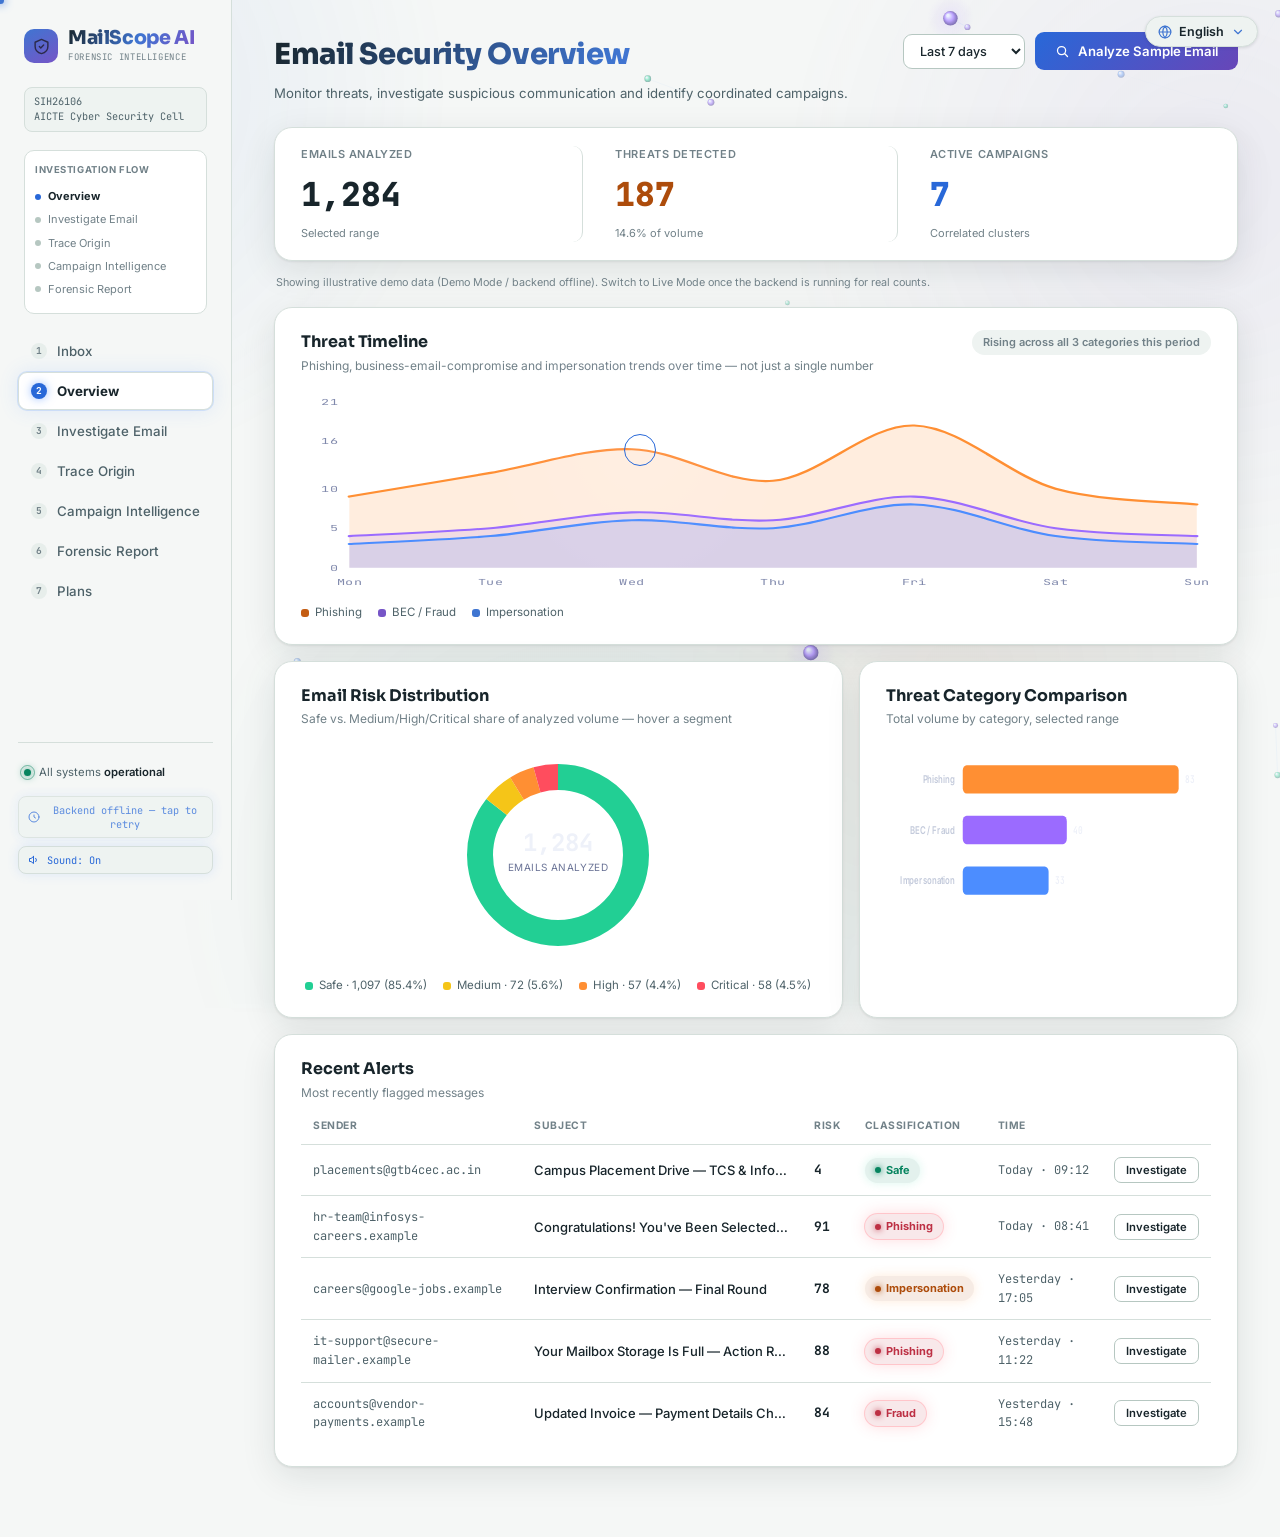
==== commit 11a4b01b: "Prepare Mailscope AI for redeployment" ====
--- a/frontend/mailscope-ai-v5.html
+++ b/frontend/mailscope-ai-v5.html
@@ -9,20 +9,20 @@
 <link href="https://fonts.googleapis.com/css2?family=Inter:wght@400;500;600;700;800&family=Sora:wght@500;600;700;800&family=JetBrains+Mono:wght@400;500;600;700&display=swap" rel="stylesheet">
 <style>
 :root{
-  --bg:#0a0d16; --surface:#121728; --surface-soft:#1a2036; --surface-sunken:#0d101c;
-  --border:#252c44; --border-strong:#3a4468;
-  --text:#eef1f9; --text-secondary:#a4addc; --text-tertiary:#6a7396;
-
-  --blue:#7fb0ff; --blue-deep:#4c8dff; --blue-bg:rgba(76,141,255,0.14);
-  --lavender:#c2adff; --lavender-deep:#9b6bff; --lavender-bg:rgba(155,107,255,0.14);
-  --mint:#5fe8b8; --mint-deep:#22cf94; --mint-bg:rgba(34,207,148,0.13);
-  --peach:#ffb066; --peach-deep:#ff8f33; --peach-bg:rgba(255,143,51,0.14);
-  --yellow:#ffe066; --yellow-deep:#f5c518; --yellow-bg:rgba(245,197,24,0.14);
-  --terracotta:#ff7a7a; --terracotta-deep:#ff4d5e; --terracotta-bg:rgba(255,77,94,0.16);
+  --bg:#f5f7f6; --surface:#ffffff; --surface-soft:#eef3f1; --surface-sunken:#e7eeeb;
+  --border:#d5dfdb; --border-strong:#b6c7c1;
+  --text:#18252b; --text-secondary:#4e6269; --text-tertiary:#718188;
+
+  --blue:#3f75d1; --blue-deep:#2868d8; --blue-bg:rgba(40,104,216,0.11);
+  --lavender:#7655c7; --lavender-deep:#6846b8; --lavender-bg:rgba(104,70,184,0.11);
+  --mint:#0b9b70; --mint-deep:#07845f; --mint-bg:rgba(7,132,95,0.11);
+  --peach:#c45d13; --peach-deep:#ad4c0b; --peach-bg:rgba(173,76,11,0.11);
+  --yellow:#a27600; --yellow-deep:#8b6500; --yellow-bg:rgba(139,101,0,0.12);
+  --terracotta:#cc4052; --terracotta-deep:#bd3044; --terracotta-bg:rgba(189,48,68,0.11);
 
   --radius-sm:9px; --radius-md:14px; --radius-lg:18px;
-  --shadow:0 1px 2px rgba(0,0,0,0.35), 0 10px 34px rgba(0,0,0,0.4);
-  --shadow-sm:0 1px 3px rgba(0,0,0,0.4);
+  --shadow:0 1px 2px rgba(24,37,43,0.08), 0 10px 34px rgba(24,37,43,0.10);
+  --shadow-sm:0 1px 3px rgba(24,37,43,0.12);
   --font-display:'Sora',sans-serif;
 }
 *{box-sizing:border-box;}
@@ -266,12 +266,12 @@
 .map-fullscreen-btn{display:flex;align-items:center;gap:6px;font-size:11.5px;font-weight:600;color:var(--text-secondary);background:var(--surface-soft);border:1px solid var(--border);border-radius:999px;padding:6px 12px;cursor:pointer;transition:border-color .15s ease,color .15s ease;}
 .map-fullscreen-btn:hover{border-color:var(--border-strong);color:var(--text);}
 .map-fullscreen-btn svg{width:13px;height:13px;}
-.map-canvas-wrap{position:relative;background:radial-gradient(ellipse at 30% 20%, rgba(76,141,255,0.08), transparent 60%), var(--surface-sunken, #0a0e1a);min-height:420px;}
+.map-canvas-wrap{position:relative;background:radial-gradient(ellipse at 30% 20%, rgba(40,104,216,0.08), transparent 60%), var(--surface-sunken);min-height:420px;}
 .map-canvas-wrap svg{display:block;width:100%;height:auto;}
 :fullscreen .map-card{border-radius:0;height:100vh;display:flex;flex-direction:column;}
 :fullscreen .map-canvas-wrap{flex:1;min-height:0;}
 :fullscreen .map-canvas-wrap svg{height:100%;}
-.map-legend-badge{position:absolute;bottom:14px;left:14px;display:flex;align-items:center;gap:8px;background:rgba(10,14,26,0.82);border:1px solid var(--border);border-radius:var(--radius-sm);padding:8px 12px;font-size:10.8px;color:var(--text-tertiary);}
+.map-legend-badge{position:absolute;bottom:14px;left:14px;display:flex;align-items:center;gap:8px;background:rgba(255,255,255,0.88);border:1px solid var(--border);border-radius:var(--radius-sm);padding:8px 12px;font-size:10.8px;color:var(--text-tertiary);}
 .map-scale-badge{position:absolute;bottom:14px;left:14px;}
 .evidence-panel-card{padding:16px 18px;margin-bottom:14px;}
 .evidence-panel-title{display:flex;align-items:center;gap:8px;font-size:12.8px;font-weight:700;color:var(--text);margin-bottom:12px;}
@@ -290,7 +290,7 @@
 .attribution-warn svg{width:16px;height:16px;color:var(--terracotta-deep);flex-shrink:0;margin-top:1px;}
 .attribution-warn .t{font-size:11.8px;font-weight:700;color:var(--terracotta-deep);margin-bottom:3px;}
 .attribution-warn .d{font-size:11.3px;color:var(--text-secondary);line-height:1.5;}
-.trace-banner{position:absolute;bottom:14px;left:50%;transform:translateX(-50%);display:flex;align-items:center;gap:10px;background:rgba(10,14,26,0.88);border:1px solid var(--terracotta-deep);border-radius:var(--radius-sm);padding:10px 16px;max-width:calc(100% - 220px);}
+.trace-banner{position:absolute;bottom:14px;left:50%;transform:translateX(-50%);display:flex;align-items:center;gap:10px;background:rgba(255,255,255,0.94);border:1px solid var(--terracotta-deep);border-radius:var(--radius-sm);padding:10px 16px;max-width:calc(100% - 220px);}
 .trace-banner svg{width:16px;height:16px;color:var(--terracotta-deep);flex-shrink:0;}
 .trace-banner .t{font-size:11.5px;font-weight:700;color:var(--text);}
 .trace-banner .d{font-size:10.8px;color:var(--text-tertiary);}
@@ -342,7 +342,7 @@
 .inbox-shield-btn svg{width:14px;height:14px;}
 .inbox-mobile-hint{display:none;font-size:10.5px;color:var(--text-tertiary);margin-left:auto;}
 
-#snapshot-card{position:fixed;z-index:600;width:328px;max-width:calc(100vw - 24px);max-height:calc(100vh - 24px);overflow-y:auto;background:rgba(10,14,26,0.97);border:1px solid var(--border-strong);border-radius:var(--radius-md);box-shadow:0 12px 40px rgba(0,0,0,0.55),0 0 0 1px rgba(76,141,255,0.08);padding:16px 18px;opacity:0;visibility:hidden;transform:translateY(-6px) scale(0.98);transition:opacity .14s ease,transform .16s cubic-bezier(.2,.9,.3,1.2),visibility .14s;}
+#snapshot-card{position:fixed;z-index:600;width:328px;max-width:calc(100vw - 24px);max-height:calc(100vh - 24px);overflow-y:auto;background:rgba(255,255,255,0.98);border:1px solid var(--border-strong);border-radius:var(--radius-md);box-shadow:0 12px 40px rgba(24,37,43,0.18),0 0 0 1px rgba(40,104,216,0.08);padding:16px 18px;opacity:0;visibility:hidden;transform:translateY(-6px) scale(0.98);transition:opacity .14s ease,transform .16s cubic-bezier(.2,.9,.3,1.2),visibility .14s;}
 #snapshot-card.show{opacity:1;visibility:visible;transform:translateY(0) scale(1);}
 .snap-head{display:flex;align-items:center;justify-content:space-between;margin-bottom:10px;}
 .snap-title{display:flex;align-items:center;gap:7px;font-size:11px;font-weight:700;letter-spacing:.04em;text-transform:uppercase;color:var(--text-tertiary);}
@@ -384,6 +384,33 @@
 .campaign-stats{display:flex;gap:16px;margin-top:14px;flex-wrap:wrap;}
 .campaign-stats .k{font-size:9.8px;text-transform:uppercase;color:var(--text-tertiary);letter-spacing:.05em;font-weight:600;}
 .campaign-stats .v{font-size:15px;font-weight:700;margin-top:2px;}
+.plan-card-link{cursor:pointer;transition:border-color .2s ease,box-shadow .2s ease,transform .2s ease;}
+.plan-card-link:hover{border-color:var(--blue-deep);box-shadow:var(--shadow),0 0 22px rgba(40,104,216,.12);transform:translateY(-2px);}
+.plan-card-link:focus-visible{outline:3px solid var(--blue);outline-offset:3px;}
+.plan-card-link .infer-list li{cursor:pointer;}
+.plan-detail-hero{display:flex;align-items:flex-start;justify-content:space-between;gap:18px;flex-wrap:wrap;}
+.plan-detail-hero .section-sub{max-width:720px;}
+.plan-feature-grid{display:grid;grid-template-columns:repeat(2,minmax(0,1fr));gap:16px;margin:18px 0;}
+.plan-feature-card{min-height:150px;padding:20px;transition:border-color .2s ease,box-shadow .2s ease,transform .2s ease;}
+.plan-feature-card:hover{border-color:var(--border-strong);box-shadow:var(--shadow),0 0 18px rgba(40,104,216,.09);transform:translateY(-1px);}
+.plan-feature-icon{width:34px;height:34px;border-radius:10px;display:flex;align-items:center;justify-content:center;background:var(--blue-bg);color:var(--blue-deep);margin-bottom:12px;}
+.plan-feature-icon svg{width:18px;height:18px;}
+.plan-feature-card h3{font-family:var(--font-display);font-size:14px;font-weight:700;margin-bottom:7px;}
+.plan-feature-card p{font-size:12.2px;line-height:1.55;color:var(--text-secondary);margin:0;}
+.plan-feature-card .badge{margin-top:12px;}
+.plan-flow{display:flex;align-items:stretch;gap:0;margin-top:16px;overflow:hidden;}
+.plan-flow-step{flex:1;position:relative;padding:16px 20px;background:var(--surface-soft);border:1px solid var(--border);font-family:'JetBrains Mono',monospace;font-size:10.5px;font-weight:700;letter-spacing:.04em;color:var(--text-secondary);}
+.plan-flow-step:not(:last-child){border-right:0;}
+.plan-flow-step:not(:last-child)::after{content:'→';position:absolute;right:-9px;top:50%;z-index:1;transform:translateY(-50%);width:18px;height:18px;border-radius:50%;background:var(--surface);border:1px solid var(--border-strong);color:var(--blue-deep);text-align:center;line-height:16px;font-family:inherit;}
+.plan-flow-step strong{display:block;color:var(--text);font-family:var(--font-display);font-size:12px;margin-top:5px;letter-spacing:0;}
+.plan-detail-actions{display:flex;align-items:center;gap:10px;flex-wrap:wrap;margin-top:18px;}
+.plan-detail-actions .btn-primary,.plan-detail-actions .btn-ghost{display:inline-flex;align-items:center;gap:7px;}
+@media (max-width:720px){
+  .plan-feature-grid{grid-template-columns:1fr;}
+  .plan-flow{flex-direction:column;gap:8px;overflow:visible;}
+  .plan-flow-step:not(:last-child){border-right:1px solid var(--border);}
+  .plan-flow-step:not(:last-child)::after{content:'↓';right:auto;left:50%;top:auto;bottom:-13px;transform:translateX(-50%);}
+}
 
 /* drawers */
 .drawer-overlay{position:fixed;inset:0;background:rgba(35,32,25,.32);display:none;align-items:center;justify-content:center;z-index:80;padding:20px;}
@@ -448,10 +475,10 @@
 body::before{
   content:'';position:fixed;inset:-12%;z-index:0;pointer-events:none;
   background:
-    radial-gradient(640px circle at 14% 18%, rgba(76,141,255,0.18), transparent 60%),
-    radial-gradient(720px circle at 86% 26%, rgba(155,107,255,0.16), transparent 60%),
-    radial-gradient(680px circle at 46% 88%, rgba(34,207,148,0.11), transparent 60%),
-    radial-gradient(500px circle at 70% 70%, rgba(255,143,51,0.08), transparent 60%);
+    radial-gradient(640px circle at 14% 18%, rgba(40,104,216,0.08), transparent 60%),
+    radial-gradient(720px circle at 86% 26%, rgba(104,70,184,0.07), transparent 60%),
+    radial-gradient(680px circle at 46% 88%, rgba(7,132,95,0.06), transparent 60%),
+    radial-gradient(500px circle at 70% 70%, rgba(173,76,11,0.05), transparent 60%);
   filter:blur(6px);
   animation:auroraShift 24s ease-in-out infinite alternate;
 }
@@ -464,14 +491,14 @@
 #cursor-glow{
   position:fixed;top:0;left:0;width:300px;height:300px;margin:-150px 0 0 -150px;
   border-radius:50%;pointer-events:none;z-index:50;will-change:transform;
-  background:radial-gradient(circle, rgba(127,176,255,0.16), rgba(155,107,255,0.09) 42%, transparent 72%);
+  background:radial-gradient(circle, rgba(63,117,209,0.12), rgba(104,70,184,0.07) 42%, transparent 72%);
   mix-blend-mode:screen;
 }
 @media (hover:none){ #cursor-glow{display:none;} }
 
 /* typographic hierarchy — display font + bigger contrast between levels */
-.brand-name{font-family:var(--font-display);font-size:19px;font-weight:800;background:linear-gradient(120deg,#fff,var(--blue) 55%,var(--lavender));-webkit-background-clip:text;background-clip:text;color:transparent;}
-.topbar h1{font-family:var(--font-display);font-size:29px;font-weight:800;background:linear-gradient(120deg,#fff,var(--blue) 60%,var(--lavender));-webkit-background-clip:text;background-clip:text;color:transparent;letter-spacing:-0.015em;}
+.brand-name{font-family:var(--font-display);font-size:19px;font-weight:800;background:linear-gradient(120deg,var(--text),var(--blue) 55%,var(--lavender));-webkit-background-clip:text;background-clip:text;color:transparent;}
+.topbar h1{font-family:var(--font-display);font-size:29px;font-weight:800;background:linear-gradient(120deg,var(--text),var(--blue) 60%,var(--lavender));-webkit-background-clip:text;background-clip:text;color:transparent;letter-spacing:-0.015em;}
 .section-title{font-family:var(--font-display);font-size:16px;font-weight:700;color:var(--text);}
 .stat-value{font-size:33px;font-weight:800;}
 .campaign-name{font-size:16px;font-family:var(--font-display);font-weight:700;}
@@ -696,7 +723,7 @@
 }
 
 /* ---------------- CHART TOOLTIP ---------------- */
-#chart-tooltip{position:fixed;top:0;left:0;z-index:400;pointer-events:none;background:rgba(18,23,40,0.94);border:1px solid var(--border-strong);border-radius:10px;box-shadow:0 4px 22px rgba(0,0,0,0.5),0 0 0 1px rgba(76,141,255,0.06);padding:9px 12px;font-size:11.5px;line-height:1.5;color:var(--text);opacity:0;visibility:hidden;transform:translate3d(-9999px,-9999px,0);transition:opacity .12s ease;max-width:220px;}
+#chart-tooltip{position:fixed;top:0;left:0;z-index:400;pointer-events:none;background:rgba(255,255,255,0.96);border:1px solid var(--border-strong);border-radius:10px;box-shadow:0 4px 22px rgba(24,37,43,0.16),0 0 0 1px rgba(40,104,216,0.06);padding:9px 12px;font-size:11.5px;line-height:1.5;color:var(--text);opacity:0;visibility:hidden;transform:translate3d(-9999px,-9999px,0);transition:opacity .12s ease;max-width:220px;}
 #chart-tooltip.show{opacity:1;visibility:visible;}
 #chart-tooltip .tt-title{font-family:'JetBrains Mono',monospace;font-size:10.5px;letter-spacing:0.03em;color:var(--text-tertiary);margin-bottom:6px;text-transform:uppercase;}
 #chart-tooltip .tt-row{display:flex;align-items:center;gap:7px;white-space:nowrap;}
@@ -878,6 +905,89 @@
   plansTitle:{en:'MailScope Plans', hi:'मेलस्कोप योजनाएं'},
   plansDesc:{en:'From individual protection to organizational threat intelligence.', hi:'व्यक्तिगत सुरक्षा से लेकर संगठनात्मक खतरा इंटेलिजेंस तक।'},
   currentPlanLabel:{en:'Current Plan', hi:'वर्तमान योजना'},
+  planFreeTag:{en:'For individual investigation', hi:'व्यक्तिगत जांच के लिए'},
+  planSentinelTag:{en:'For advanced personal investigation', hi:'उन्नत व्यक्तिगत जांच के लिए'},
+  planEnterpriseTag:{en:'For organizational threat intelligence', hi:'संगठनात्मक खतरा इंटेलिजेंस के लिए'},
+  planPremium:{en:'Premium', hi:'प्रीमियम'},
+  planContact:{en:'Contact for Enterprise', hi:'एंटरप्राइज के लिए संपर्क करें'},
+  planFreeSummary:{en:'Investigate one email', hi:'एक ईमेल की जांच करें'},
+  planSentinelSummary:{en:'Understand email history + related activity', hi:'ईमेल इतिहास और संबंधित गतिविधि समझें'},
+  planEnterpriseSummary:{en:'Understand organizational threat activity', hi:'संगठनात्मक खतरा गतिविधि समझें'},
+  sentinelTitle:{en:'MailScope Sentinel', hi:'मेलस्कोप सेंटिनल'},
+  sentinelSubtitle:{en:'Advanced personal investigation and threat intelligence.', hi:'उन्नत व्यक्तिगत जांच और खतरा इंटेलिजेंस।'},
+  sentinelShortSubtitle:{en:'Advanced personal investigation', hi:'उन्नत व्यक्तिगत जांच'},
+  enterpriseTitle:{en:'Enterprise Intelligence', hi:'एंटरप्राइज इंटेलिजेंस'},
+  enterpriseSubtitle:{en:'Understand threat activity across an organization.', hi:'संगठन में खतरा गतिविधि को समझें।'},
+  premiumBadge:{en:'PREMIUM', hi:'प्रीमियम'},
+  enterpriseBadge:{en:'ENTERPRISE', hi:'एंटरप्राइज'},
+  currentPlanFree:{en:'Current plan: FREE', hi:'वर्तमान योजना: FREE'},
+  sentinelUnlock:{en:'Unlock the investigation layer beyond a single email.', hi:'एकल ईमेल से आगे की जांच परत खोलें।'},
+  enterpriseUnlock:{en:'Move from investigating individual emails to understanding threat activity across an organization.', hi:'व्यक्तिगत ईमेल की जांच से आगे बढ़कर पूरे संगठन में खतरा गतिविधि को समझें।'},
+  backToPlans:{en:'Back to Plans', hi:'योजनाओं पर वापस जाएं'},
+  exploreSentinel:{en:'Explore Sentinel', hi:'सेंटिनल देखें'},
+  sentinelFeatures:{en:'Sentinel capabilities', hi:'सेंटिनल क्षमताएं'},
+  howSentinelWorks:{en:'How it works', hi:'यह कैसे काम करता है'},
+  investigateStep:{en:'Investigate', hi:'जांच करें'},
+  correlateStep:{en:'Correlate', hi:'सहसंबंधित करें'},
+  understandActivityStep:{en:'Understand related activity', hi:'संबंधित गतिविधि समझें'},
+  deeperContextStep:{en:'Build deeper forensic context', hi:'गहरा फोरेंसिक संदर्भ बनाएं'},
+  haveSeenBeforeDesc:{en:'Correlate the current email with previously investigated cases and shared indicators.', hi:'वर्तमान ईमेल को पहले जांचे गए मामलों और साझा संकेतकों से सहसंबंधित करें।'},
+  advancedReportsDesc:{en:'Expand investigation and reporting beyond the basic investigation workflow.', hi:'बुनियादी जांच प्रक्रिया से आगे जांच और रिपोर्टिंग का विस्तार करें।'},
+  savedHistoryDesc:{en:'Intended to preserve investigation history for repeated analysis in future Sentinel functionality.', hi:'भविष्य की सेंटिनल सुविधा में बार-बार विश्लेषण के लिए जांच इतिहास सुरक्षित रखने का उद्देश्य।'},
+  relatedActivityDesc:{en:'Connect recurring domains, URLs, attachment hashes and other meaningful indicators across investigations.', hi:'जांच के बीच बार-बार आने वाले डोमेन, URL, अटैचमेंट हैश और अन्य महत्वपूर्ण संकेतकों को जोड़ें।'},
+  advancedReports:{en:'Advanced Forensic Reports', hi:'उन्नत फोरेंसिक रिपोर्ट'},
+  savedHistory:{en:'Saved Investigation History', hi:'सहेजा गया जांच इतिहास'},
+  relatedActivity:{en:'Related Activity Intelligence', hi:'संबंधित गतिविधि इंटेलिजेंस'},
+  prototypeStatus:{en:'Prototype', hi:'प्रोटोटाइप'},
+  plannedStatus:{en:'Planned', hi:'नियोजित'},
+  sentinelPreviewTitle:{en:'Sentinel Preview', hi:'सेंटिनल प्रीव्यू'},
+  sentinelPreviewText:{en:'Sentinel features are demonstrated in this prototype. Real billing and account-based entitlements are not connected yet.', hi:'इस प्रोटोटाइप में सेंटिनल सुविधाओं का प्रदर्शन किया गया है। वास्तविक बिलिंग और खाता-आधारित अधिकार अभी जुड़े नहीं हैं।'},
+  tryRelatedDemo:{en:'Try Related Activity Demo', hi:'संबंधित गतिविधि डेमो आजमाएं'},
+  continueExploring:{en:'Continue Exploring', hi:'एक्सप्लोर करना जारी रखें'},
+  enterpriseCapabilities:{en:'Enterprise capabilities', hi:'एंटरप्राइज क्षमताएं'},
+  enterpriseWorkflow:{en:'Enterprise workflow', hi:'एंटरप्राइज प्रक्रिया'},
+  requestEnterpriseDemo:{en:'Request Enterprise Demo', hi:'एंटरप्राइज डेमो का अनुरोध करें'},
+  campaignGraphDesc:{en:'Connects related domains, URLs, IPs and attachments into a campaign view.', hi:'संबंधित डोमेन, URL, IP और अटैचमेंट को अभियान दृश्य में जोड़ता है।'},
+  orgEmailIntel:{en:'Organizational Email Intelligence', hi:'संगठनात्मक ईमेल इंटेलिजेंस'},
+  orgIntelDesc:{en:'A planned view for understanding email activity across organizational context.', hi:'संगठनात्मक संदर्भ में ईमेल गतिविधि समझने के लिए नियोजित दृश्य।'},
+  crossUserDesc:{en:'A planned capability for correlating cases across users while respecting access boundaries.', hi:'पहुंच सीमाओं का सम्मान करते हुए उपयोगकर्ताओं के बीच मामलों को सहसंबंधित करने की नियोजित क्षमता।'},
+  teamWorkflow:{en:'Security-team Investigation Workflows', hi:'सुरक्षा टीम जांच प्रक्रिया'},
+  teamWorkflowDesc:{en:'A planned workflow for security teams to review, assign and resolve investigations.', hi:'सुरक्षा टीमों द्वारा जांच की समीक्षा, असाइन और समाधान के लिए नियोजित प्रक्रिया।'},
+  caseManagementDesc:{en:'A planned system for centralized case ownership, notes and status tracking.', hi:'केंद्रीकृत केस स्वामित्व, नोट्स और स्थिति ट्रैकिंग के लिए नियोजित प्रणाली।'},
+  retentionDesc:{en:'Planned controls for organization-defined retention and privacy settings.', hi:'संगठन द्वारा परिभाषित रिटेंशन और गोपनीयता सेटिंग्स के लिए नियोजित नियंत्रण।'},
+  emailStep:{en:'Email', hi:'ईमेल'},
+  caseStep:{en:'Case', hi:'केस'},
+  indicatorsStep:{en:'Related indicators', hi:'संबंधित संकेतक'},
+  campaignStep:{en:'Campaign intelligence', hi:'अभियान इंटेलिजेंस'},
+  orgThreatStep:{en:'Organizational threat view', hi:'संगठनात्मक खतरा दृश्य'},
+  teamActionStep:{en:'Security team action', hi:'सुरक्षा टीम कार्रवाई'},
+  enterpriseDemoTitle:{en:'Enterprise Demo', hi:'एंटरप्राइज डेमो'},
+  enterpriseDemoText:{en:'Enterprise access is not connected to billing or account management in this prototype.', hi:'इस प्रोटोटाइप में एंटरप्राइज एक्सेस बिलिंग या खाता प्रबंधन से जुड़ा नहीं है।'},
+  currentCapabilities:{en:'Current prototype capabilities', hi:'वर्तमान प्रोटोटाइप क्षमताएं'},
+  plannedCapabilities:{en:'Planned enterprise capabilities', hi:'नियोजित एंटरप्राइज क्षमताएं'},
+  campaignIntelligenceLabel:{en:'Campaign intelligence', hi:'अभियान इंटेलिजेंस'},
+  crossCaseRelationships:{en:'Cross-user / Cross-case Correlation', hi:'क्रॉस-यूजर / क्रॉस-केस सहसंबंध'},
+  advancedReporting:{en:'Advanced forensic reporting', hi:'उन्नत फोरेंसिक रिपोर्टिंग'},
+  centralizedCases:{en:'Centralized Case Management', hi:'केंद्रीकृत केस प्रबंधन'},
+  crossUserIntelligence:{en:'Cross-user intelligence', hi:'क्रॉस-यूजर इंटेलिजेंस'},
+  configurableRetention:{en:'Configurable Retention & Privacy Controls', hi:'कॉन्फ़िगर करने योग्य रिटेंशन और गोपनीयता नियंत्रण'},
+  planBasicAnalysis:{en:'Email paste / EML upload analysis', hi:'ईमेल पेस्ट / EML अपलोड विश्लेषण'},
+  planTraceOrigin:{en:'Trace Origin — infrastructure map', hi:'उद्गम ट्रेस — इन्फ्रास्ट्रक्चर मानचित्र'},
+  planTimeline:{en:'Investigation Timeline', hi:'जांच समयरेखा'},
+  planEvidence:{en:'Header / URL / attachment evidence', hi:'हेडर / URL / अटैचमेंट साक्ष्य'},
+  planCrossCase:{en:'"Have I Seen This Before?" cross-case correlation', hi:'"क्या मैंने यह पहले देखा है?" क्रॉस-केस सहसंबंध'},
+  planAdvancedReports:{en:'Advanced forensic reports', hi:'उन्नत फोरेंसिक रिपोर्ट'},
+  planSavedHistory:{en:'Saved investigation history', hi:'सहेजा गया जांच इतिहास'},
+  planCampaignGraph:{en:'Campaign intelligence graph', hi:'अभियान इंटेलिजेंस ग्राफ'},
+  planOrgIntel:{en:'Organizational email intelligence', hi:'संगठनात्मक ईमेल इंटेलिजेंस'},
+  planCrossUser:{en:'Cross-user / cross-case correlation', hi:'क्रॉस-यूजर / क्रॉस-केस सहसंबंध'},
+  planWorkflows:{en:'Security-team investigation workflows', hi:'सुरक्षा टीम जांच प्रक्रिया'},
+  planCentralCases:{en:'Centralized case management', hi:'केंद्रीकृत केस प्रबंधन'},
+  planRetention:{en:'Configurable retention / privacy controls', hi:'कॉन्फ़िगर करने योग्य रिटेंशन / गोपनीयता नियंत्रण'},
+  planRoadmapText:{en:'Enterprise concepts shown below are part of the MailScope roadmap — clearly distinct from what this prototype already runs (Free/Sentinel capabilities above are live in this build).', hi:'नीचे दिखाई गई एंटरप्राइज अवधारणाएं MailScope रोडमैप का हिस्सा हैं — यह इस प्रोटोटाइप में चल रही Free/Sentinel क्षमताओं से स्पष्ट रूप से अलग हैं।'},
+  noBillingShort:{en:'No real payment, billing, or user accounts exist in this prototype.', hi:'इस प्रोटोटाइप में कोई वास्तविक भुगतान, बिलिंग या उपयोगकर्ता खाते मौजूद नहीं हैं।'},
+  prototypeConnectedText:{en:'Prototype capabilities are connected to the existing demo. Planned capabilities are conceptual roadmap items.', hi:'प्रोटोटाइप क्षमताएं मौजूदा डेमो से जुड़ी हैं। नियोजित क्षमताएं वैचारिक रोडमैप आइटम हैं।'},
+  explorePrototype:{en:'Explore Prototype', hi:'प्रोटोटाइप एक्सप्लोर करें'},
   navInbox:{en:'Inbox', hi:'इनबॉक्स'},
   inboxTitle:{en:'Inbox', hi:'इनबॉक्स'},
   inboxDesc:{en:'Hover or tap a message for an instant MailScope Security Snapshot.', hi:'तुरंत मेलस्कोप सुरक्षा स्नैपशॉट के लिए किसी संदेश पर होवर करें या टैप करें।'},
@@ -1480,10 +1590,12 @@
 }
 
 function render(){
-  document.querySelectorAll('.nav-item').forEach(b=>b.classList.toggle('active', b.dataset.nav===state.page));
+  const navPage = state.page==='sentinel'||state.page==='enterprise' ? 'plans' : state.page;
+  document.querySelectorAll('.nav-item').forEach(b=>b.classList.toggle('active', b.dataset.nav===navPage));
   renderFlowSteps();
   const root = document.getElementById('page-root');
-  root.innerHTML = ({inbox:renderInbox, overview:renderOverview, investigate:renderInvestigate, origin:renderOrigin, campaigns:renderCampaigns, report:renderReport, plans:renderPlans})[state.page]();
+  const pageRenderers = {inbox:renderInbox, overview:renderOverview, investigate:renderInvestigate, origin:renderOrigin, campaigns:renderCampaigns, report:renderReport, plans:renderPlans, sentinel:renderSentinel, enterprise:renderEnterprise};
+  root.innerHTML = pageRenderers[state.page]();
   afterRender();
   window.scrollTo({top:0});
 }
@@ -1540,19 +1652,19 @@
 }
 
 const PLAN_FEATURES = [
-  {key:'basic_analysis', label:'Email paste / EML upload analysis', tiers:['free','sentinel','enterprise']},
-  {key:'trace_origin', label:'Trace Origin — infrastructure map', tiers:['free','sentinel','enterprise']},
-  {key:'investigation_timeline', label:'Investigation Timeline', tiers:['free','sentinel','enterprise']},
-  {key:'basic_forensic_evidence', label:'Header / URL / attachment evidence', tiers:['free','sentinel','enterprise']},
-  {key:'cross_case_intelligence', label:'"Have I Seen This Before?" cross-case correlation', tiers:['sentinel','enterprise']},
-  {key:'advanced_forensic_reports', label:'Advanced forensic reports', tiers:['sentinel','enterprise']},
-  {key:'saved_investigation_history', label:'Saved investigation history', tiers:['sentinel','enterprise']},
-  {key:'campaign_intelligence', label:'Campaign intelligence graph', tiers:['enterprise']},
-  {key:'organizational_intelligence', label:'Organizational email intelligence', tiers:['enterprise']},
-  {key:'cross_user_correlation', label:'Cross-user / cross-case correlation', tiers:['enterprise']},
-  {key:'investigation_workflows', label:'Security-team investigation workflows', tiers:['enterprise']},
-  {key:'centralized_case_management', label:'Centralized case management', tiers:['enterprise']},
-  {key:'configurable_retention', label:'Configurable retention / privacy controls', tiers:['enterprise']},
+  {key:'basic_analysis', label:'planBasicAnalysis', tiers:['free','sentinel','enterprise']},
+  {key:'trace_origin', label:'planTraceOrigin', tiers:['free','sentinel','enterprise']},
+  {key:'investigation_timeline', label:'planTimeline', tiers:['free','sentinel','enterprise']},
+  {key:'basic_forensic_evidence', label:'planEvidence', tiers:['free','sentinel','enterprise']},
+  {key:'cross_case_intelligence', label:'planCrossCase', tiers:['sentinel','enterprise']},
+  {key:'advanced_forensic_reports', label:'planAdvancedReports', tiers:['sentinel','enterprise']},
+  {key:'saved_investigation_history', label:'planSavedHistory', tiers:['sentinel','enterprise']},
+  {key:'campaign_intelligence', label:'planCampaignGraph', tiers:['enterprise']},
+  {key:'organizational_intelligence', label:'planOrgIntel', tiers:['enterprise']},
+  {key:'cross_user_correlation', label:'planCrossUser', tiers:['enterprise']},
+  {key:'investigation_workflows', label:'planWorkflows', tiers:['enterprise']},
+  {key:'centralized_case_management', label:'planCentralCases', tiers:['enterprise']},
+  {key:'configurable_retention', label:'planRetention', tiers:['enterprise']},
 ];
 
 function planStatusTag(featureKey){
@@ -1563,13 +1675,14 @@
 }
 
 function renderPlans(){
-  const currentPlan = (LIVE_PLAN_INFO && LIVE_PLAN_INFO.current_plan) || 'free';
+  const currentPlan = 'free';
   const demoOn = LIVE_PLAN_INFO && LIVE_PLAN_INFO.demo_entitlement;
   const tierMeta = {
-    free:{name:'FREE', tag:'For individual investigation', badge:'b-low'},
-    sentinel:{name:'MAILSCOPE SENTINEL', tag:'For advanced personal investigation', badge:'b-high'},
-    enterprise:{name:'ENTERPRISE', tag:'For organizational threat intelligence', badge:'b-critical'},
+    free:{name:'FREE', tag:tr('planFreeTag'), badge:'b-low'},
+    sentinel:{name:'MAILSCOPE SENTINEL', tag:tr('planSentinelTag'), badge:'b-high'},
+    enterprise:{name:'ENTERPRISE', tag:tr('planEnterpriseTag'), badge:'b-critical'},
   };
+  const tierSummary = {free:tr('planFreeSummary'),sentinel:tr('planSentinelSummary'),enterprise:tr('planEnterpriseSummary')};
   return `
   <div class="topbar"><div><h1>${tr('plansTitle')}</h1><p>${tr('plansDesc')}</p></div></div>
 
@@ -1579,35 +1692,109 @@
   </div>
 
   <div class="ai-summary-text" style="margin-bottom:16px;text-align:center;font-size:13px;">
-    <b>FREE</b> — Investigate one email &nbsp;${ic('chevron')}&nbsp; <b>SENTINEL</b> — Understand email history + related activity &nbsp;${ic('chevron')}&nbsp; <b>ENTERPRISE</b> — Understand organizational threat activity
+    <b>FREE</b> — ${tierSummary.free} &nbsp;${ic('chevron')}&nbsp; <b>SENTINEL</b> — ${tierSummary.sentinel} &nbsp;${ic('chevron')}&nbsp; <b>ENTERPRISE</b> — ${tierSummary.enterprise}
   </div>
 
   <div class="row-2col" style="grid-template-columns:repeat(3,1fr);gap:16px;margin-bottom:16px;">
-    ${['free','sentinel','enterprise'].map(tier=>`<div class="card" style="padding:20px;${tier===currentPlan?'border-color:var(--blue-deep);':''}">
+    ${['free','sentinel','enterprise'].map(tier=>`<div class="card ${tier==='free'?'':'plan-card-link'}" style="padding:20px;${tier===currentPlan?'border-color:var(--blue-deep);':''}" ${tier==='free'?'':'data-action="open-plan-details" data-plan="'+tier+'" tabindex="0" role="button" aria-label="'+tierMeta[tier].name+'"'}>
       <div class="badge ${tierMeta[tier].badge}" style="margin-bottom:8px;">${tierMeta[tier].name}</div>
       <div class="section-sub" style="margin-bottom:14px;">${tierMeta[tier].tag}</div>
-      <div style="font-size:20px;font-weight:800;margin-bottom:14px;">${tier==='free'?'Free':tier==='sentinel'?'Premium':'Contact for Enterprise'}</div>
+      <div style="font-size:20px;font-weight:800;margin-bottom:14px;">${tier==='free'?'Free':tier==='sentinel'?tr('planPremium'):tr('planContact')}</div>
       <ul class="infer-list">
-        ${PLAN_FEATURES.filter(f=>f.tiers[0]===tier || (tier!=='free' && f.tiers.includes(tier) && f.tiers[0]===tier)).map(f=>`<li>${ic('check')}${f.label}${planStatusTag(f.key)}</li>`).join('')}
+        ${PLAN_FEATURES.filter(f=>f.tiers[0]===tier || (tier!=='free' && f.tiers.includes(tier) && f.tiers[0]===tier)).map(f=>`<li>${ic('check')}${tr(f.label)}${planStatusTag(f.key)}</li>`).join('')}
       </ul>
       ${tier===currentPlan?`<div class="badge b-low" style="margin-top:14px;">${tr('currentPlanLabel')}</div>`:''}
     </div>`).join('')}
   </div>
 
   <div class="card section-card">
-    <div class="section-title">Enterprise Intelligence</div>
-    <div class="ai-summary-text">"Move from investigating individual emails to understanding threat activity across an organization." Enterprise concepts shown below are part of the MailScope roadmap — clearly distinct from what this prototype already runs (Free/Sentinel capabilities above are live in this build).</div>
+    <div class="section-title">${tr('enterpriseTitle')}</div>
+    <div class="ai-summary-text">"${tr('enterpriseUnlock')}" ${tr('planRoadmapText')}</div>
     <div class="evidence-check">
-      <span class="evidence-chip">${ic('database')}Centralized cases (planned)</span>
-      <span class="evidence-chip">${ic('relay')}Cross-user correlation (planned)</span>
-      <span class="evidence-chip">${ic('activity')}Campaign intelligence (prototype)</span>
-      <span class="evidence-chip">${ic('cog')}Investigation workflows (planned)</span>
-      <span class="evidence-chip">${ic('file')}Advanced reporting (prototype)</span>
-      <span class="evidence-chip">${ic('shield')}Configurable retention (planned)</span>
+      <span class="evidence-chip">${ic('database')}${tr('centralizedCases')} (${tr('plannedStatus').toLowerCase()})</span>
+      <span class="evidence-chip">${ic('relay')}${tr('crossUserIntelligence')} (${tr('plannedStatus').toLowerCase()})</span>
+      <span class="evidence-chip">${ic('activity')}${tr('campaignIntelligenceLabel')} (${tr('prototypeStatus').toLowerCase()})</span>
+      <span class="evidence-chip">${ic('cog')}${tr('teamWorkflow')} (${tr('plannedStatus').toLowerCase()})</span>
+      <span class="evidence-chip">${ic('file')}${tr('advancedReporting')} (${tr('prototypeStatus').toLowerCase()})</span>
+      <span class="evidence-chip">${ic('shield')}${tr('configurableRetention')} (${tr('plannedStatus').toLowerCase()})</span>
     </div>
   </div>
-  <div class="disclaimer" style="margin-top:16px;">${ic('alert')}No real payment, billing, or user accounts exist in this prototype. Plan/feature gating is demonstrated architecturally so real billing and authentication can be added later without redesigning the analysis pipeline.</div>
+  <div class="disclaimer" style="margin-top:16px;">${ic('alert')}${tr('noBillingShort')} Plan/feature gating is demonstrated architecturally so real billing and authentication can be added later without redesigning the analysis pipeline.</div>
   `;
+}
+
+function openPlanDetails(plan){
+  if(plan!=='sentinel' && plan!=='enterprise') return;
+  state.page = plan;
+  state.campaignId = null;
+  render();
+}
+
+function planFeatureCard(icon, titleKey, descKey, statusKey, plan){
+  const status = statusKey ? `<span class="badge ${statusKey==='prototypeStatus'?'b-low':'b-neutral'}">${tr(statusKey)}</span>` : '';
+  return `<div class="card plan-feature-card" data-action="open-plan-details" data-plan="${plan}" tabindex="0" role="button">
+    <div class="plan-feature-icon">${ic(icon)}</div>
+    <h3>${tr(titleKey)}</h3>
+    <p>${tr(descKey)}</p>
+    ${status}
+  </div>`;
+}
+
+function planFlow(steps){
+  return `<div class="plan-flow">${steps.map(([labelKey,titleKey])=>`<div class="plan-flow-step">${tr(labelKey)}<strong>${tr(titleKey)}</strong></div>`).join('')}</div>`;
+}
+
+function renderSentinel(){
+  return `
+  <div class="topbar"><div><div class="crumb"><a data-action="back-to-plans">← ${tr('backToPlans')}</a></div><h1>${tr('sentinelTitle')}</h1><p>${tr('sentinelSubtitle')}</p></div></div>
+  <div class="card section-card plan-detail-hero">
+    <div><span class="badge b-high">${tr('premiumBadge')}</span><div class="section-sub" style="margin-top:10px;">${tr('currentPlanFree')}</div></div>
+    <div class="ai-summary-text" style="max-width:620px;font-size:14px;">${tr('sentinelUnlock')}</div>
+  </div>
+  <div class="section-head" style="margin-top:24px;"><div><div class="section-title">${tr('sentinelFeatures')}</div><div class="section-sub">${tr('sentinelSubtitle')}</div></div></div>
+  <div class="plan-feature-grid">
+    ${planFeatureCard('search','haveSeenBefore','haveSeenBeforeDesc',null,'sentinel')}
+    ${planFeatureCard('file','advancedReports','advancedReportsDesc',null,'sentinel')}
+    ${planFeatureCard('database','savedHistory','savedHistoryDesc',null,'sentinel')}
+    ${planFeatureCard('activity','relatedActivity','relatedActivityDesc',null,'sentinel')}
+  </div>
+  <div class="card section-card">
+    <div class="section-title">${tr('howSentinelWorks')}</div>
+    ${planFlow([['investigateStep','investigateStep'],['correlateStep','correlateStep'],['understandActivityStep','understandActivityStep'],['deeperContextStep','deeperContextStep']])}
+  </div>
+  <div class="plan-detail-actions">
+    <button class="btn-primary" data-action="open-sentinel-preview">${ic('search')}${tr('exploreSentinel')}</button>
+    <button class="btn-ghost" data-action="back-to-plans">← ${tr('backToPlans')}</button>
+  </div>
+  <div class="disclaimer" style="margin-top:16px;">${ic('alert')}${tr('noBillingShort')}</div>`;
+}
+
+function renderEnterprise(){
+  return `
+  <div class="topbar"><div><div class="crumb"><a data-action="back-to-plans">← ${tr('backToPlans')}</a></div><h1>${tr('enterpriseTitle')}</h1><p>${tr('enterpriseSubtitle')}</p></div></div>
+  <div class="card section-card plan-detail-hero">
+    <div><span class="badge b-critical">${tr('enterpriseBadge')}</span><div class="section-sub" style="margin-top:10px;">${tr('currentPlanFree')}</div></div>
+    <div class="ai-summary-text" style="max-width:720px;font-size:14px;">${tr('enterpriseUnlock')}</div>
+  </div>
+  <div class="section-head" style="margin-top:24px;"><div><div class="section-title">${tr('enterpriseCapabilities')}</div><div class="section-sub">${tr('enterpriseSubtitle')}</div></div></div>
+  <div class="plan-feature-grid">
+    ${planFeatureCard('activity','campaignIntelligenceLabel','campaignGraphDesc','prototypeStatus','enterprise')}
+    ${planFeatureCard('building','enterpriseTitle','orgIntelDesc','plannedStatus','enterprise')}
+    ${planFeatureCard('relay','crossCaseRelationships','crossUserDesc','plannedStatus','enterprise')}
+    ${planFeatureCard('user','teamWorkflow','teamWorkflowDesc','plannedStatus','enterprise')}
+    ${planFeatureCard('database','centralizedCases','caseManagementDesc','plannedStatus','enterprise')}
+    ${planFeatureCard('shield','configurableRetention','retentionDesc','plannedStatus','enterprise')}
+  </div>
+  <div class="card section-card">
+    <div class="section-title">${tr('enterpriseWorkflow')}</div>
+    ${planFlow([['emailStep','emailStep'],['caseStep','caseStep'],['indicatorsStep','indicatorsStep'],['campaignStep','campaignStep'],['orgThreatStep','orgThreatStep'],['teamActionStep','teamActionStep']])}
+    <div class="section-sub" style="margin-top:14px;">${tr('prototypeConnectedText')}</div>
+  </div>
+  <div class="plan-detail-actions">
+    <button class="btn-primary" data-action="open-enterprise-demo">${ic('building')}${tr('requestEnterpriseDemo')}</button>
+    <button class="btn-ghost" data-action="back-to-plans">← ${tr('backToPlans')}</button>
+  </div>
+  <div class="disclaimer" style="margin-top:16px;">${ic('alert')}${tr('noBillingShort')}</div>`;
 }
 
 function renderOverview(){
@@ -2039,7 +2226,7 @@
       <circle cx="${node.x}" cy="${node.y}" r="15" fill="${node.accent}" opacity="0.16" class="map-pin-pulse"/>
       <circle cx="${node.x}" cy="${node.y}" r="7" fill="${node.accent}" opacity="0.35"/>
       <circle cx="${node.x}" cy="${node.y}" r="5" fill="${node.accent}"/>
-      <rect x="${bx}" y="${by}" width="${boxW}" height="${boxH}" rx="8" fill="rgba(10,14,26,0.88)" stroke="${node.accent}" stroke-width="1" opacity="0.95"/>
+      <rect x="${bx}" y="${by}" width="${boxW}" height="${boxH}" rx="8" fill="rgba(255,255,255,0.94)" stroke="${node.accent}" stroke-width="1" opacity="0.95"/>
       <text x="${bx+12}" y="${by+17}" font-size="11.5" font-weight="700" fill="#eef1f9" font-family="Inter, sans-serif">${node.label}</text>
       <text x="${bx+12}" y="${by+31}" font-size="10" fill="#93a0c2" font-family="'JetBrains Mono', monospace">${(node.sub||'').slice(0,26)}</text>
     </g>`;
@@ -2642,7 +2829,7 @@
    Nothing here silently presents demo data as a real analysis result.
 ========================================================= */
 const MAILSCOPE = {
-  backendBase: window.MAILSCOPE_API_BASE || 'http://127.0.0.1:8000',
+  backendBase: window.MAILSCOPE_API_BASE || 'http://mailscope-api.onrender.com',
   backendStatus: 'unknown',   // 'unknown' | 'online' | 'offline'
   liveMode: true,
 };
@@ -3095,6 +3282,28 @@
   if(!t){ if(e.target.id==='drawer-overlay') closeDrawer(); return; }
   const action = t.dataset.action;
 
+  if(action==='open-plan-details'){ openPlanDetails(t.dataset.plan); return; }
+  if(action==='back-to-plans'){ closeDrawer(); state.page='plans'; state.campaignId=null; plansFetchState='idle'; render(); return; }
+  if(action==='open-sentinel-preview'){
+    openDrawer(`<div class="drawer-head"><div class="drawer-tag">${tr('premiumBadge')}</div><button class="drawer-close" data-action="close-drawer">×</button></div>
+      <div class="section-title">${tr('sentinelPreviewTitle')}</div>
+      <div class="section-sub" style="margin-top:8px;line-height:1.6;">${tr('sentinelPreviewText')}</div>
+      <div class="plan-detail-actions"><button class="btn-primary" data-action="goto-campaigns">${ic('activity')}${tr('tryRelatedDemo')}</button><button class="btn-ghost" data-action="back-to-plans">${tr('backToPlans')}</button><button class="btn-ghost" data-action="close-drawer">${tr('continueExploring')}</button></div>`);
+    return;
+  }
+  if(action==='open-enterprise-demo'){
+    openDrawer(`<div class="drawer-head"><div class="drawer-tag">${tr('enterpriseBadge')}</div><button class="drawer-close" data-action="close-drawer">×</button></div>
+      <div class="section-title">${tr('enterpriseDemoTitle')}</div>
+      <div class="section-sub" style="margin-top:8px;line-height:1.6;">${tr('enterpriseDemoText')}</div>
+      <div class="section-sub" style="margin-top:16px;font-weight:700;color:var(--text);">${tr('currentCapabilities')}</div>
+      <div class="evidence-check"><span class="evidence-chip">${ic('activity')}${tr('campaignIntelligenceLabel')}</span><span class="evidence-chip">${ic('relay')}${tr('crossCaseRelationships')}</span><span class="evidence-chip">${ic('file')}${tr('advancedReporting')}</span></div>
+      <div class="section-sub" style="margin-top:16px;font-weight:700;color:var(--text);">${tr('plannedCapabilities')}</div>
+      <div class="evidence-check"><span class="evidence-chip">${ic('database')}${tr('centralizedCases')}</span><span class="evidence-chip">${ic('user')}${tr('crossUserIntelligence')}</span><span class="evidence-chip">${ic('shield')}${tr('configurableRetention')}</span></div>
+      <div class="plan-detail-actions"><button class="btn-primary" data-action="goto-campaigns">${ic('activity')}${tr('explorePrototype')}</button><button class="btn-ghost" data-action="back-to-plans">${tr('backToPlans')}</button></div>`);
+    return;
+  }
+  if(action==='goto-campaigns'){ closeDrawer(); state.page='campaigns'; state.campaignId=null; liveCampaignsFetchState='idle'; render(); return; }
+
   if(action==='goto-analyze-hero'){ state.page='investigate'; render(); setTimeout(()=>runPipeline('EM-1002'),50); return; }
   if(action==='goto-origin'){ state.page='origin'; render(); return; }
   if(action==='goto-report'){ state.page='report'; render(); setTimeout(()=>{ document.getElementById('report-generate-btn').click(); },60); return; }
@@ -3220,6 +3429,12 @@
     document.getElementById('sound-toggle').style.opacity = next ? '1' : '0.55';
     if(next){ sound.ensureCtx(); }
     return;
+  }
+});
+document.addEventListener('keydown', function(e){
+  if((e.key==='Enter'||e.key===' ') && e.target.closest('[data-action="open-plan-details"]')){
+    e.preventDefault();
+    openPlanDetails(e.target.closest('[data-action="open-plan-details"]').dataset.plan);
   }
 });
 document.addEventListener('change', function(e){
